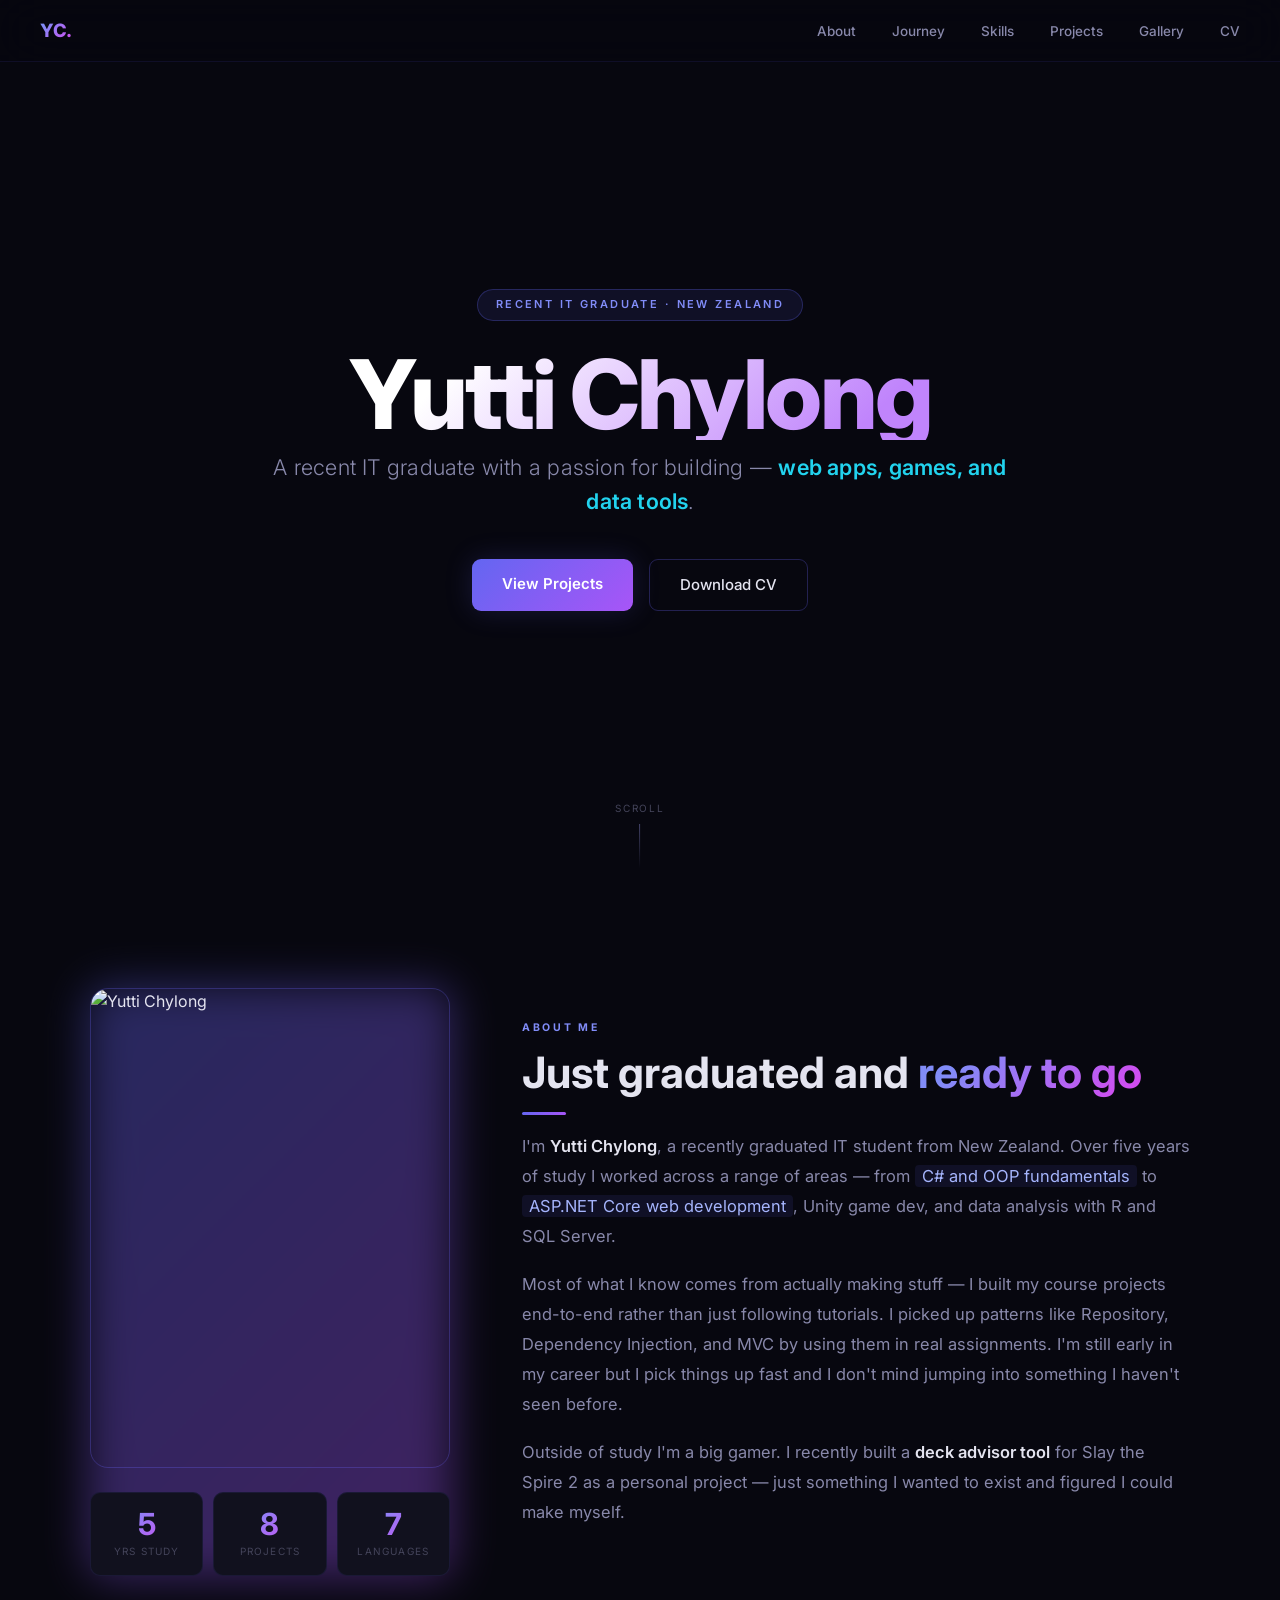
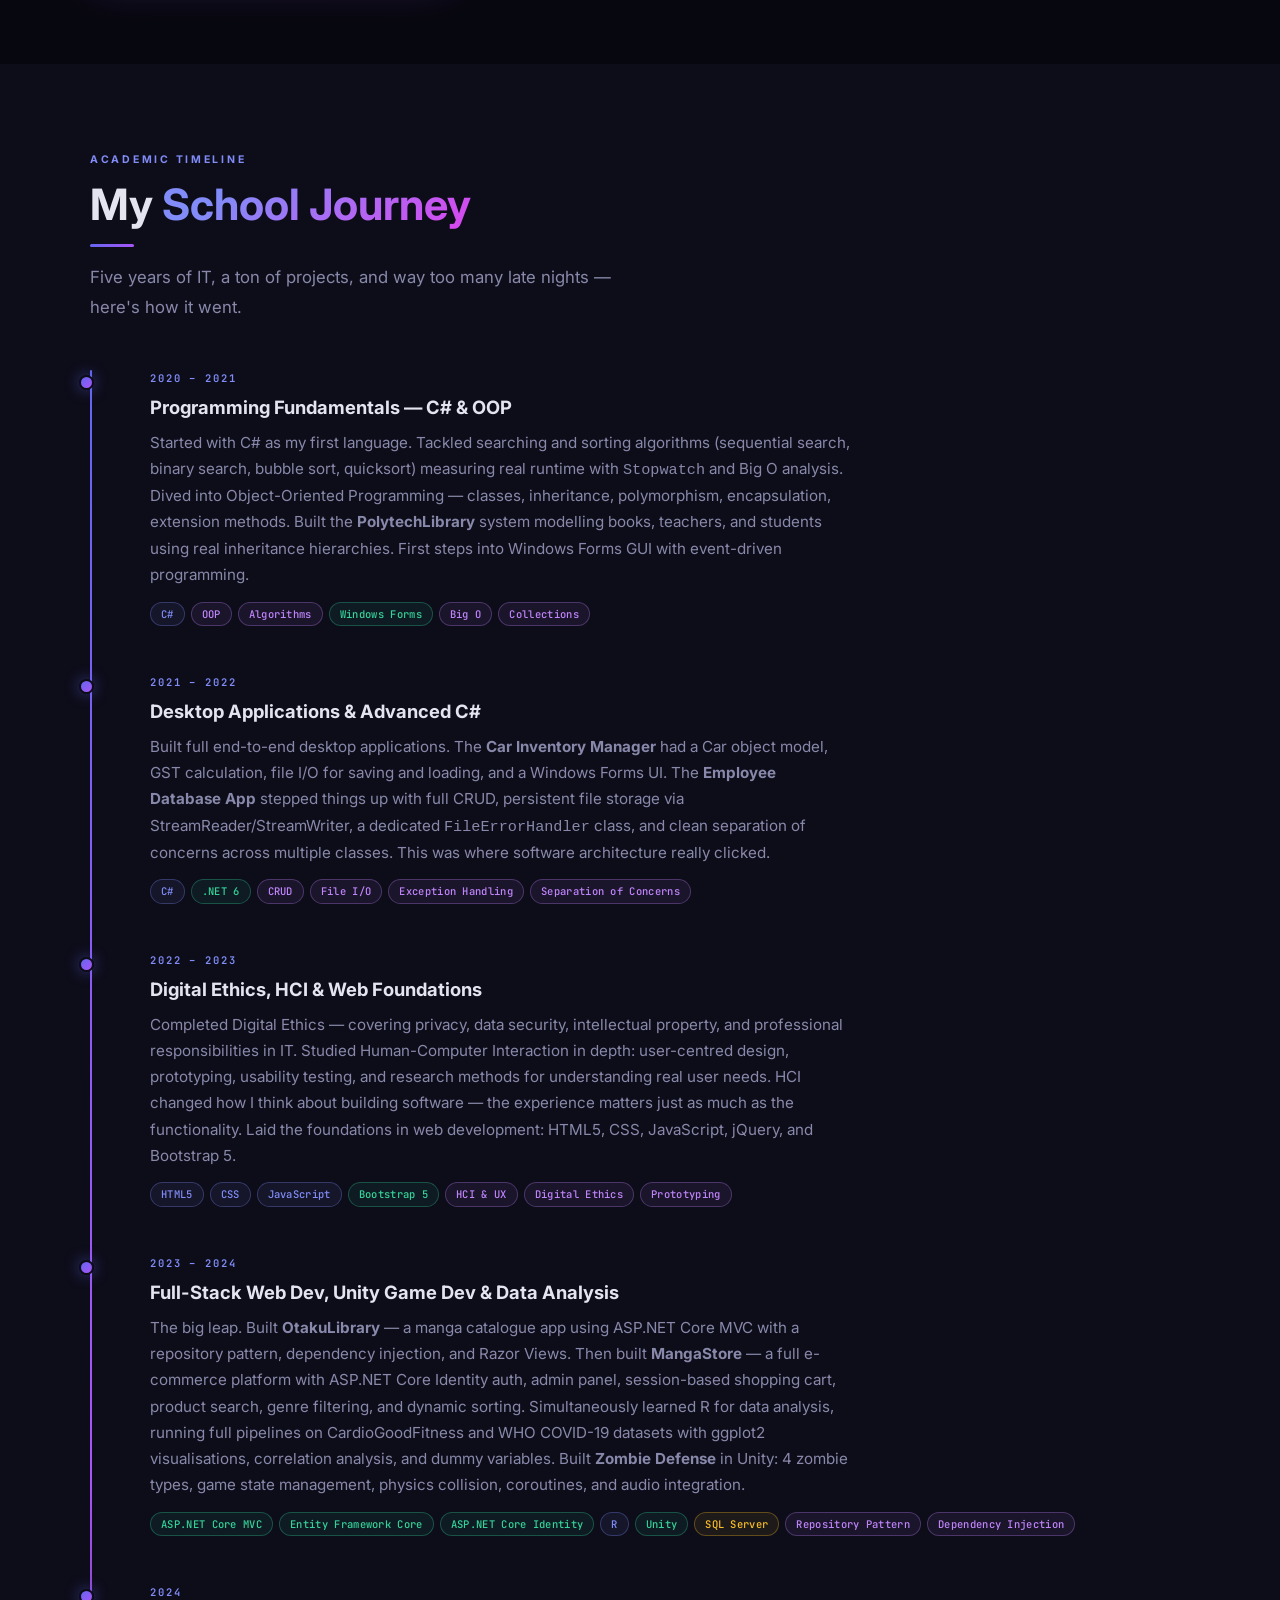
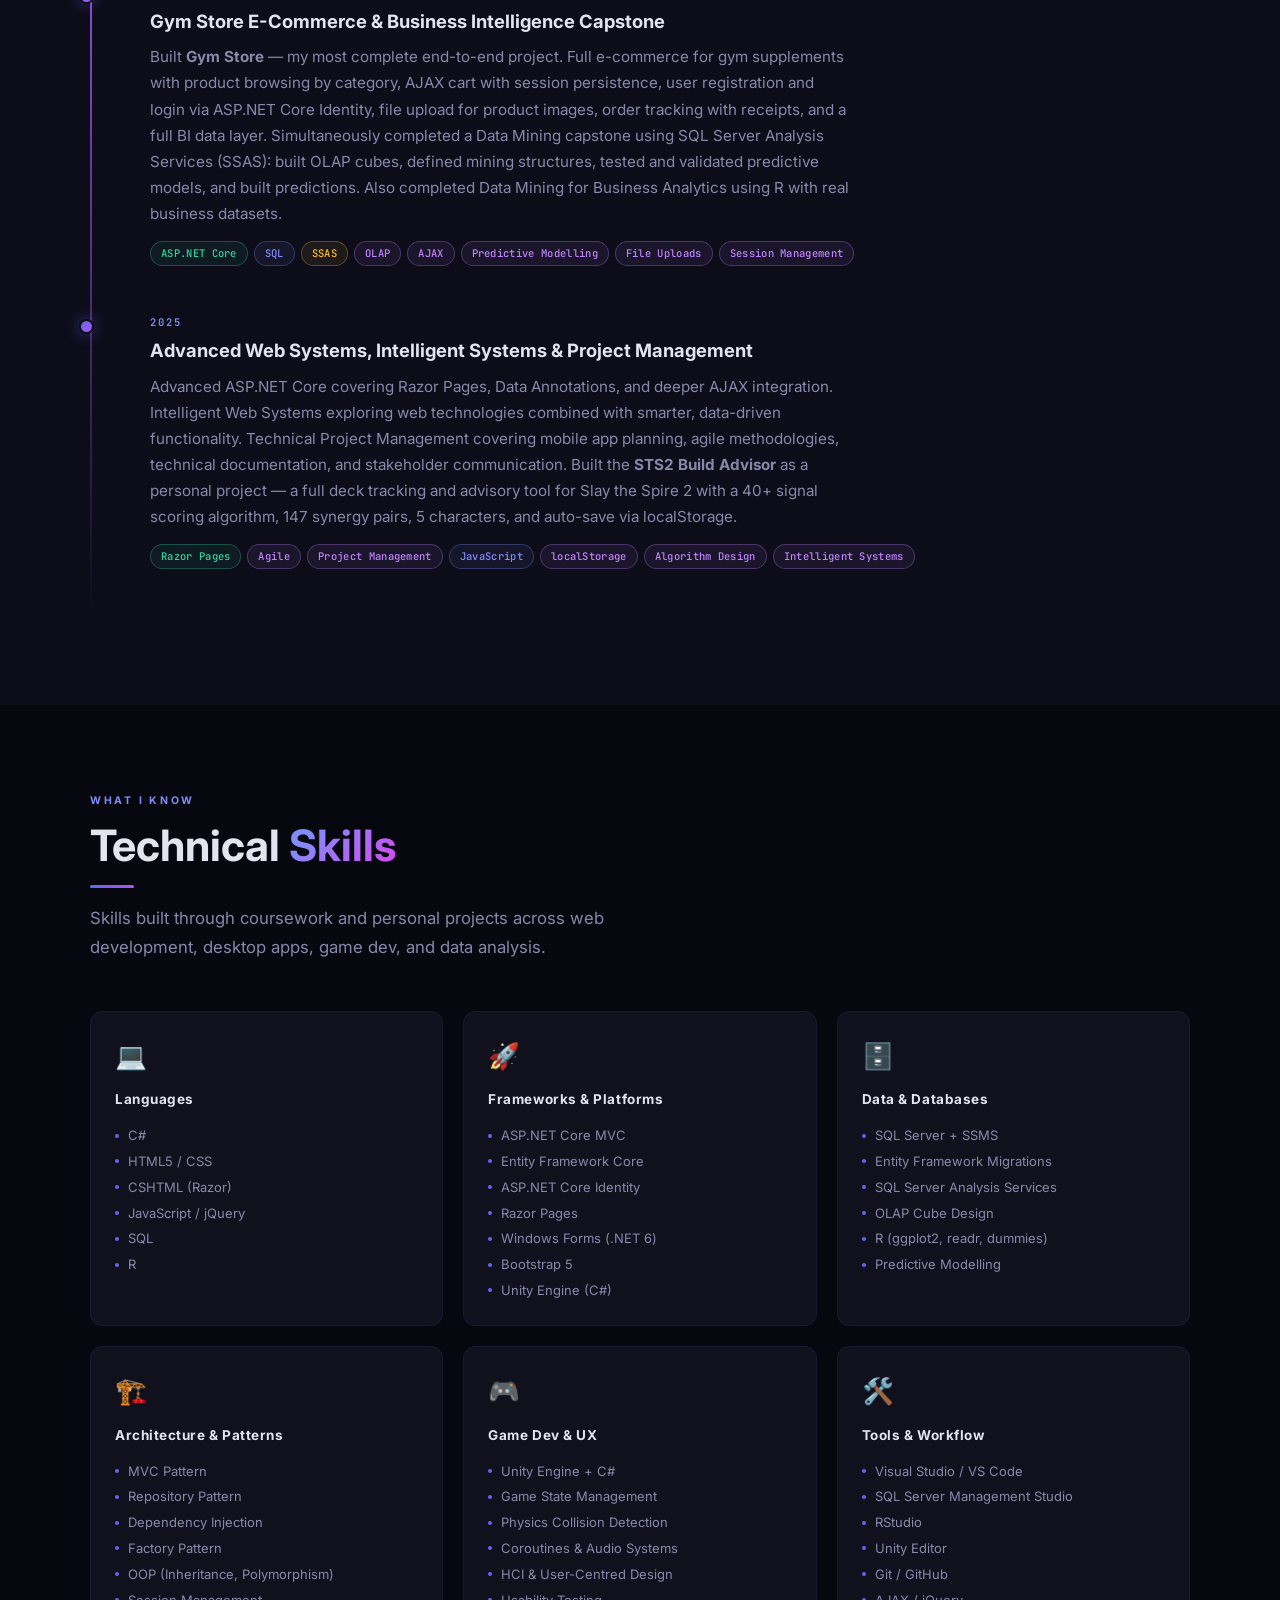
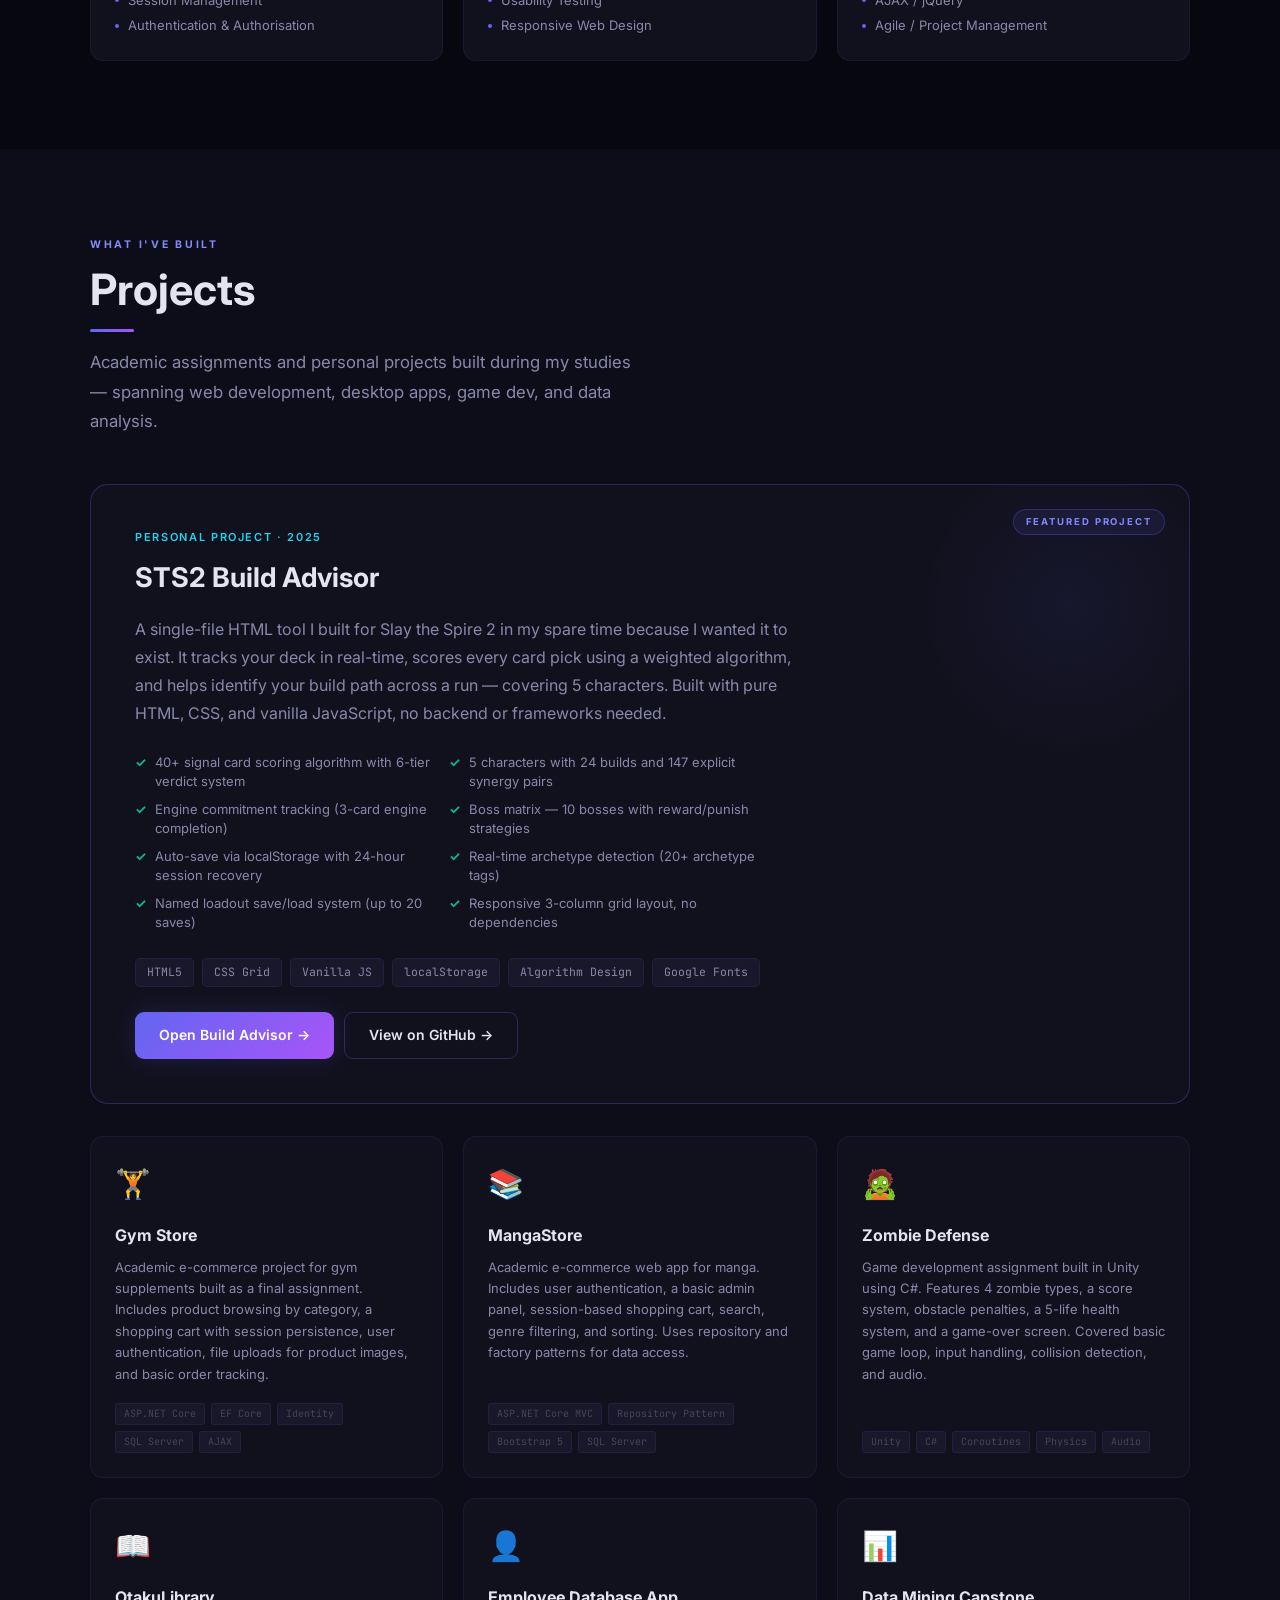
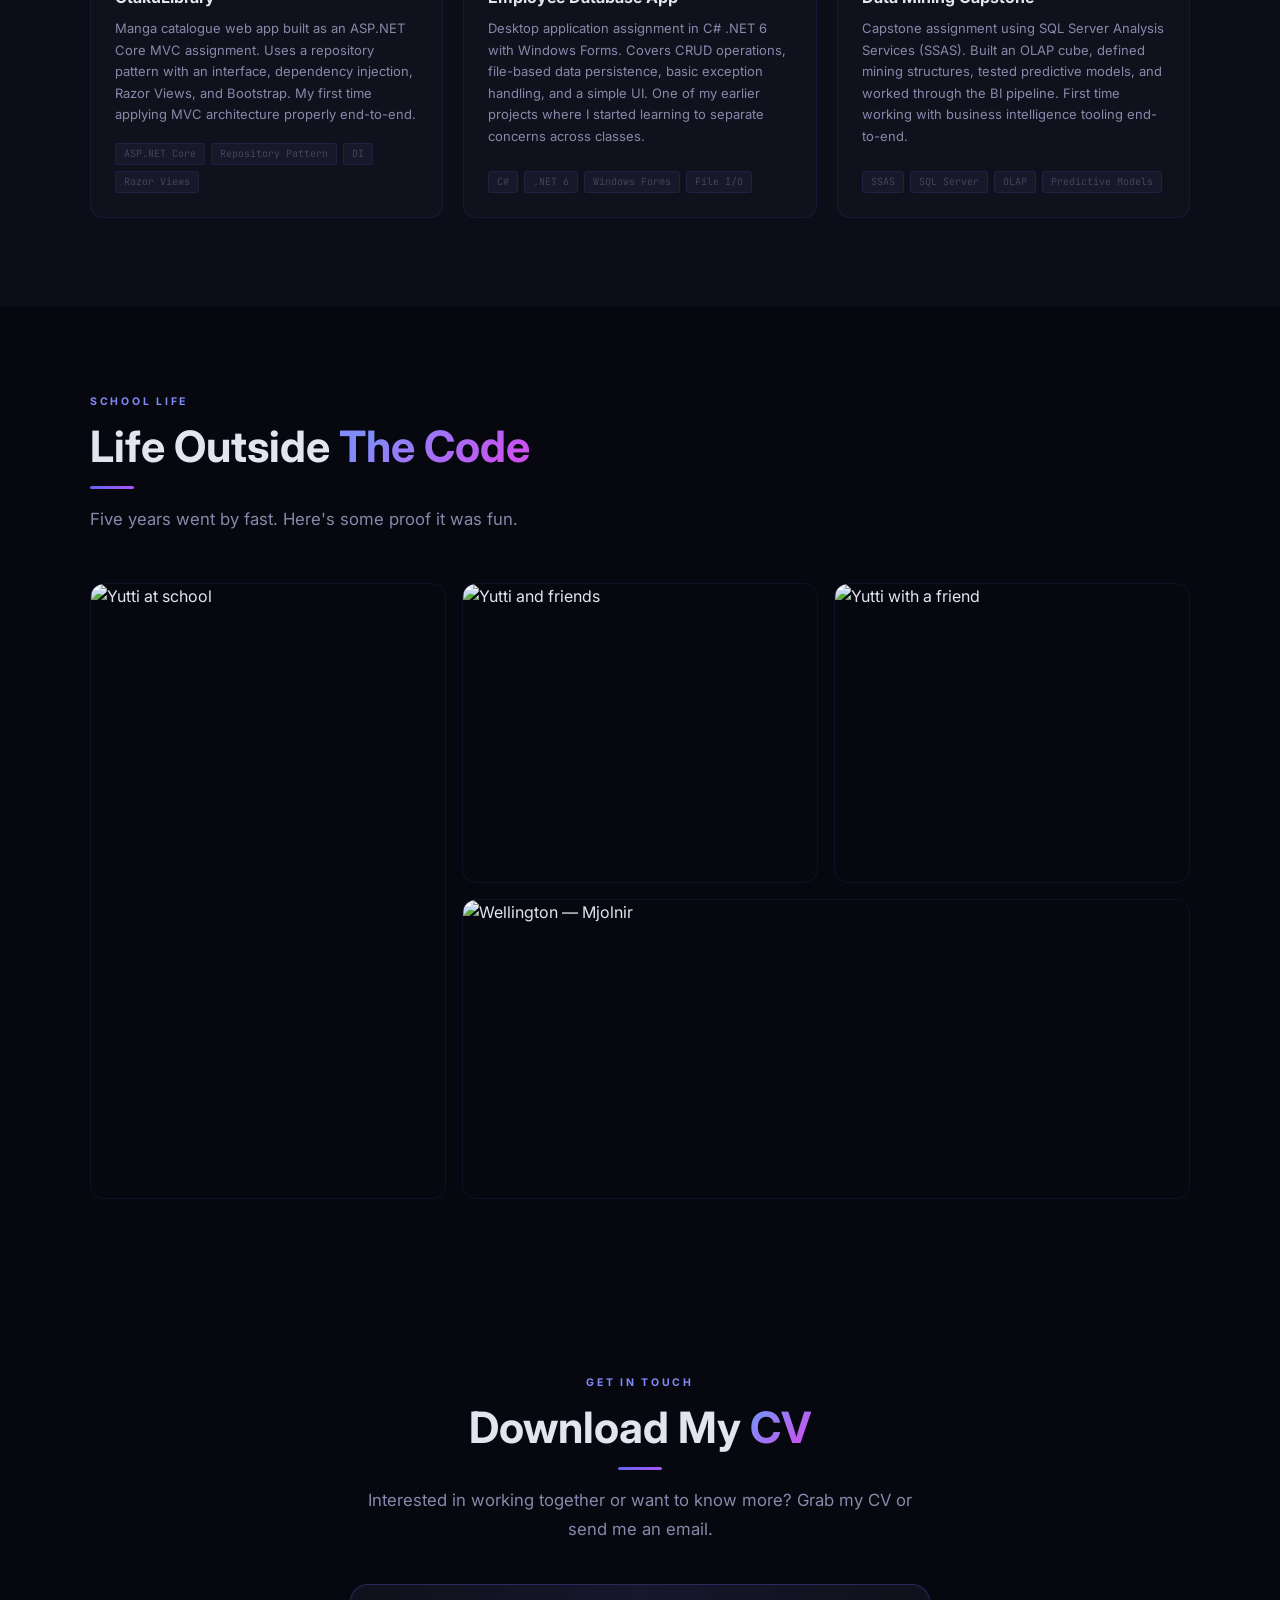
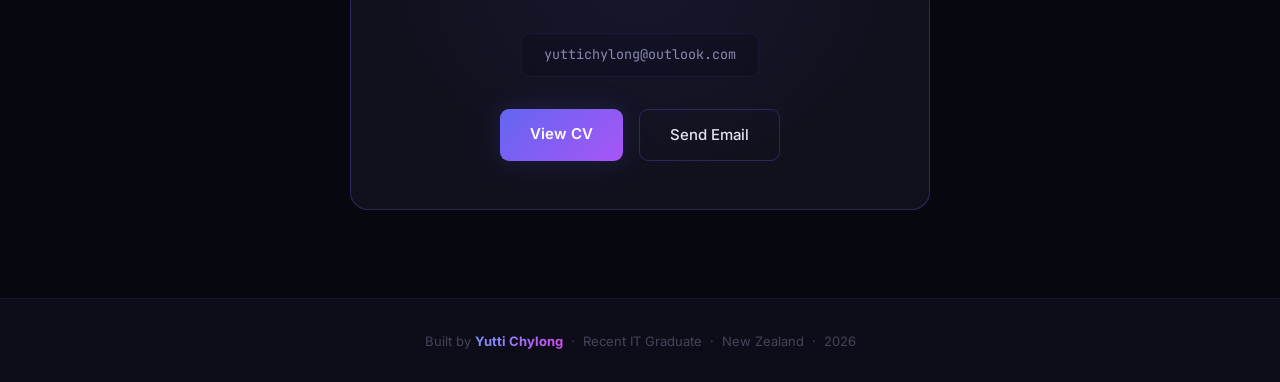
==== index.html @ 7be7a3d1 "Uploading the Index and CV" ====
<!DOCTYPE html>
<html lang="en">
<head>
<meta charset="UTF-8">
<meta name="viewport" content="width=device-width, initial-scale=1.0">
<title>Yutti Chylong — IT Developer & Student</title>
<link rel="preconnect" href="https://fonts.googleapis.com">
<link rel="preconnect" href="https://fonts.gstatic.com" crossorigin>
<link href="https://fonts.googleapis.com/css2?family=Inter:wght@300;400;500;600;700;800&family=JetBrains+Mono:wght@400;500&display=swap" rel="stylesheet">
<style>
/* ===== RESET & VARIABLES ===== */
*, *::before, *::after { box-sizing: border-box; margin: 0; padding: 0; }
:root {
  --bg: #07070f;
  --bg2: #0d0d1a;
  --surface: #11111e;
  --surface2: #18182a;
  --border: rgba(110, 100, 255, 0.1);
  --border-bright: rgba(110, 100, 255, 0.28);
  --accent: #6366f1;
  --accent2: #a855f7;
  --teal: #22d3ee;
  --glow: rgba(99, 102, 241, 0.18);
  --text: #e4e4f0;
  --text-dim: #8888aa;
  --text-muted: #44445a;
  --green: #10b981;
  --amber: #f59e0b;
  --gradient: linear-gradient(135deg, #6366f1, #a855f7);
  --gradient-text: linear-gradient(135deg, #818cf8 20%, #d946ef 100%);
}
html { scroll-behavior: smooth; }
body {
  background: var(--bg);
  color: var(--text);
  font-family: 'Inter', -apple-system, BlinkMacSystemFont, sans-serif;
  font-size: 16px;
  line-height: 1.6;
  overflow-x: hidden;
}
img { max-width: 100%; height: auto; display: block; }
a { color: inherit; text-decoration: none; }
::-webkit-scrollbar { width: 5px; }
::-webkit-scrollbar-track { background: var(--bg2); }
::-webkit-scrollbar-thumb { background: var(--border-bright); border-radius: 3px; }

/* ===== NAV ===== */
nav {
  position: fixed; top: 0; left: 0; right: 0; z-index: 1000;
  padding: 1rem 2.5rem;
  display: flex; align-items: center; justify-content: space-between;
  background: rgba(7, 7, 15, 0.85);
  backdrop-filter: blur(24px);
  border-bottom: 1px solid var(--border);
}
.nav-logo {
  font-weight: 800; font-size: 1.15rem;
  background: var(--gradient-text);
  -webkit-background-clip: text; -webkit-text-fill-color: transparent; background-clip: text;
  letter-spacing: -0.02em;
}
.nav-links { display: flex; gap: 2.25rem; list-style: none; }
.nav-links a { font-size: 13.5px; color: var(--text-dim); font-weight: 500; transition: color 0.2s; }
.nav-links a:hover, .nav-links a.active { color: var(--text); }
.nav-links a.active { color: #818cf8; }

/* ===== HERO ===== */
.hero {
  min-height: 100vh; position: relative;
  display: flex; align-items: center; justify-content: center; overflow: hidden;
}
.hero-bg {
  position: absolute; inset: 0;
  background: url('Photoes/36065-10235-16605-54939-28997.webp') center/cover no-repeat;
  filter: brightness(0.28) saturate(0.7);
  transform: scale(1.04);
}
.hero-overlay {
  position: absolute; inset: 0;
  background: linear-gradient(160deg, rgba(7,7,15,0.3) 0%, rgba(7,7,15,0.6) 50%, var(--bg) 100%);
}
.hero-content {
  position: relative; z-index: 1;
  text-align: center; padding: 2rem;
  max-width: 820px;
  animation: fadeUp 0.9s cubic-bezier(0.22, 1, 0.36, 1) both;
}
.hero-tag {
  display: inline-block;
  font-size: 11px; font-weight: 600; letter-spacing: 0.22em; text-transform: uppercase;
  color: #818cf8;
  background: rgba(99, 102, 241, 0.1);
  border: 1px solid rgba(99, 102, 241, 0.28);
  padding: 6px 18px; border-radius: 100px; margin-bottom: 1.75rem;
}
.hero-name {
  font-size: clamp(3.2rem, 9vw, 6rem); font-weight: 800; line-height: 0.95;
  margin-bottom: 0.6rem; letter-spacing: -0.03em;
  background: linear-gradient(135deg, #fff 25%, #c084fc 80%);
  -webkit-background-clip: text; -webkit-text-fill-color: transparent; background-clip: text;
}
.hero-title {
  font-size: clamp(1rem, 2.5vw, 1.35rem); color: var(--text-dim);
  font-weight: 300; margin-bottom: 2.5rem; letter-spacing: 0.01em;
}
.hero-title strong { color: var(--teal); font-weight: 600; }
.hero-ctas { display: flex; gap: 1rem; justify-content: center; flex-wrap: wrap; }
.btn-primary {
  padding: 13px 30px;
  background: var(--gradient); color: white;
  border-radius: 9px; font-weight: 600; font-size: 15px;
  transition: all 0.22s; box-shadow: 0 0 28px var(--glow);
  border: none; cursor: pointer;
}
.btn-primary:hover { transform: translateY(-3px); box-shadow: 0 0 40px rgba(99,102,241,0.4); }
.btn-outline {
  padding: 13px 30px; background: transparent; color: var(--text);
  border: 1px solid var(--border-bright); border-radius: 9px;
  font-weight: 500; font-size: 15px; transition: all 0.22s; cursor: pointer;
}
.btn-outline:hover { background: var(--surface); border-color: #818cf8; color: #818cf8; }
.hero-scroll {
  position: absolute; bottom: 2rem; left: 50%; transform: translateX(-50%);
  display: flex; flex-direction: column; align-items: center; gap: 8px;
  color: var(--text-muted); font-size: 10px; letter-spacing: 0.18em; text-transform: uppercase;
  animation: scrollBounce 2.5s ease-in-out infinite;
}
.hero-scroll::after {
  content: ''; width: 1px; height: 44px;
  background: linear-gradient(to bottom, rgba(130,130,200,0.5), transparent);
}

/* ===== SECTION SHARED ===== */
section { padding: 5.5rem 2rem; }
.container { max-width: 1100px; margin: 0 auto; }
.s-label {
  font-size: 10.5px; font-weight: 700; letter-spacing: 0.26em;
  text-transform: uppercase; color: #818cf8; margin-bottom: 0.7rem;
}
.s-title {
  font-size: clamp(1.9rem, 4vw, 2.7rem); font-weight: 700;
  line-height: 1.15; margin-bottom: 0.9rem;
}
.s-title span {
  background: var(--gradient-text);
  -webkit-background-clip: text; -webkit-text-fill-color: transparent; background-clip: text;
}
.s-sub { font-size: 1.05rem; color: var(--text-dim); max-width: 560px; margin-bottom: 3rem; line-height: 1.75; }
.bar { width: 44px; height: 3px; background: var(--gradient); border-radius: 2px; margin-bottom: 1rem; }

/* ===== ABOUT ===== */
.about-grid {
  display: grid; grid-template-columns: 360px 1fr;
  gap: 4.5rem; align-items: center;
}
.photo-wrap { position: relative; }
.about-img {
  width: 100%; aspect-ratio: 3/4; object-fit: cover; object-position: top center;
  border-radius: 18px; border: 1px solid var(--border-bright);
}
.photo-glow {
  position: absolute; inset: -3px; border-radius: 21px;
  background: var(--gradient); z-index: -1; opacity: 0.35; filter: blur(22px);
}
.stat-row { display: grid; grid-template-columns: repeat(3, 1fr); gap: 10px; margin-top: 1.5rem; }
.stat-box {
  background: var(--surface); border: 1px solid var(--border);
  border-radius: 10px; padding: 1rem; text-align: center;
}
.stat-num {
  font-size: 1.9rem; font-weight: 700;
  background: var(--gradient-text);
  -webkit-background-clip: text; -webkit-text-fill-color: transparent; background-clip: text;
  line-height: 1;
}
.stat-lbl { font-size: 10px; color: var(--text-muted); letter-spacing: 0.12em; text-transform: uppercase; margin-top: 4px; }
.about-body p { color: var(--text-dim); margin-bottom: 1.1rem; font-size: 1.03rem; line-height: 1.82; }
.about-body p strong { color: var(--text); font-weight: 600; }
.hl { display: inline; background: rgba(99,102,241,0.1); padding: 1px 7px; border-radius: 4px; color: #a5b4fc; }

/* ===== JOURNEY ===== */
#journey { background: var(--bg2); }
.timeline { position: relative; padding-left: 1.75rem; }
.timeline::before {
  content: ''; position: absolute; left: 0; top: 0; bottom: 0; width: 2px;
  background: linear-gradient(to bottom, #6366f1, #a855f7 60%, transparent);
  border-radius: 2px;
}
.tl-item {
  position: relative; padding-bottom: 3rem; padding-left: 2rem;
  opacity: 0; transform: translateX(-18px); transition: opacity 0.55s ease, transform 0.55s ease;
}
.tl-item.visible { opacity: 1; transform: translateX(0); }
.tl-dot {
  position: absolute; left: -2.45rem; top: 5px;
  width: 15px; height: 15px;
  background: var(--gradient); border-radius: 50%;
  border: 2px solid var(--bg2); box-shadow: 0 0 14px rgba(99,102,241,0.5);
}
.tl-period {
  font-size: 10.5px; font-weight: 600; letter-spacing: 0.18em;
  text-transform: uppercase; color: #818cf8; margin-bottom: 0.35rem;
  font-family: 'JetBrains Mono', monospace;
}
.tl-heading { font-size: 1.15rem; font-weight: 700; margin-bottom: 0.5rem; }
.tl-body { color: var(--text-dim); font-size: 0.95rem; line-height: 1.72; max-width: 700px; }
.tl-tags { display: flex; flex-wrap: wrap; gap: 6px; margin-top: 0.85rem; }
.tag {
  font-size: 10.5px; font-weight: 500; padding: 3px 10px; border-radius: 100px;
  border: 1px solid; font-family: 'JetBrains Mono', monospace; letter-spacing: 0.03em;
}
.tl { color: #818cf8; border-color: rgba(129,140,248,0.3); background: rgba(129,140,248,0.07); }
.tf { color: #34d399; border-color: rgba(52,211,153,0.3); background: rgba(52,211,153,0.07); }
.tt { color: #fbbf24; border-color: rgba(251,191,36,0.3); background: rgba(251,191,36,0.07); }
.tc { color: #c084fc; border-color: rgba(192,132,252,0.3); background: rgba(192,132,252,0.07); }

/* ===== SKILLS ===== */
.skills-grid { display: grid; grid-template-columns: repeat(3, 1fr); gap: 1.25rem; }
.skill-card {
  background: var(--surface); border: 1px solid var(--border);
  border-radius: 13px; padding: 1.5rem; transition: all 0.22s;
}
.skill-card:hover { border-color: var(--border-bright); transform: translateY(-5px); box-shadow: 0 10px 36px rgba(0,0,0,0.35); }
.sk-icon { font-size: 1.6rem; margin-bottom: 0.8rem; }
.sk-title { font-size: 13.5px; font-weight: 700; letter-spacing: 0.04em; margin-bottom: 0.9rem; }
.sk-list { list-style: none; display: flex; flex-direction: column; gap: 5px; }
.sk-list li { font-size: 13px; color: var(--text-dim); display: flex; align-items: center; gap: 9px; }
.sk-list li::before { content: ''; width: 4px; height: 4px; border-radius: 50%; background: #6366f1; flex-shrink: 0; }

/* ===== PROJECTS ===== */
#projects { background: var(--bg2); }
.featured {
  background: var(--surface); border: 1px solid var(--border-bright);
  border-radius: 18px; padding: 2.75rem; margin-bottom: 2rem;
  position: relative; overflow: hidden;
}
.featured::before {
  content: 'FEATURED PROJECT';
  position: absolute; top: 1.5rem; right: 1.5rem;
  font-size: 9.5px; font-weight: 700; letter-spacing: 0.2em;
  color: #818cf8; background: rgba(99,102,241,0.1);
  border: 1px solid rgba(99,102,241,0.28);
  padding: 4px 12px; border-radius: 100px;
}
.featured::after {
  content: ''; position: absolute; top: -40px; right: -40px;
  width: 320px; height: 320px;
  background: radial-gradient(circle, rgba(99,102,241,0.07), transparent 65%);
  pointer-events: none;
}
.proj-badge {
  font-size: 11px; font-weight: 600; letter-spacing: 0.15em; text-transform: uppercase;
  color: var(--teal); margin-bottom: 0.55rem;
}
.proj-title { font-size: 1.7rem; font-weight: 700; margin-bottom: 1rem; }
.proj-desc { color: var(--text-dim); font-size: 1rem; line-height: 1.75; margin-bottom: 1.6rem; max-width: 680px; }
.proj-features {
  display: grid; grid-template-columns: repeat(2, 1fr);
  gap: 8px; margin-bottom: 1.6rem; max-width: 620px;
}
.proj-feat {
  font-size: 13px; color: var(--text-dim);
  display: flex; align-items: flex-start; gap: 9px; line-height: 1.5;
}
.proj-feat::before { content: '✓'; color: var(--green); font-weight: 700; flex-shrink: 0; }
.proj-tech { display: flex; flex-wrap: wrap; gap: 8px; margin-bottom: 1.6rem; }
.chip {
  font-size: 11.5px; font-family: 'JetBrains Mono', monospace;
  padding: 4px 11px; background: var(--surface2);
  border: 1px solid var(--border); border-radius: 5px; color: var(--text-dim);
}
.proj-link {
  display: inline-flex; align-items: center; gap: 8px;
  padding: 11px 24px; background: var(--gradient);
  color: white; border-radius: 9px; font-size: 14px; font-weight: 600;
  transition: all 0.22s; box-shadow: 0 0 22px var(--glow);
}
.proj-link:hover { transform: translateY(-2px); box-shadow: 0 0 36px rgba(99,102,241,0.38); }
.projects-grid { display: grid; grid-template-columns: repeat(3, 1fr); gap: 1.25rem; }
.proj-card {
  background: var(--surface); border: 1px solid var(--border);
  border-radius: 13px; padding: 1.5rem; transition: all 0.22s;
  display: flex; flex-direction: column;
}
.proj-card:hover { border-color: var(--border-bright); transform: translateY(-5px); box-shadow: 0 10px 36px rgba(0,0,0,0.3); }
.pc-icon { font-size: 1.8rem; margin-bottom: 1rem; }
.pc-title { font-size: 1rem; font-weight: 700; margin-bottom: 0.5rem; }
.pc-desc { font-size: 13px; color: var(--text-dim); line-height: 1.65; flex: 1; margin-bottom: 1.1rem; }
.pc-tech { display: flex; flex-wrap: wrap; gap: 6px; }
.mini { font-size: 10px; font-family: 'JetBrains Mono', monospace; padding: 2px 8px; background: var(--surface2); border: 1px solid var(--border); border-radius: 3px; color: var(--text-muted); }

/* ===== GALLERY ===== */
.gallery-grid {
  display: grid;
  grid-template-columns: repeat(3, 1fr);
  grid-template-rows: 300px 300px;
  gap: 1rem;
}
.gal-item {
  border-radius: 14px; overflow: hidden;
  border: 1px solid var(--border); position: relative;
  transition: all 0.3s; cursor: zoom-in;
}
.gal-item:hover { border-color: var(--border-bright); transform: scale(1.02); box-shadow: 0 10px 40px rgba(0,0,0,0.5); z-index: 2; }
.gal-item img { width: 100%; height: 100%; object-fit: cover; transition: transform 0.5s; }
.gal-item:hover img { transform: scale(1.06); }
.gal-item.tall { grid-row: span 2; }
.gal-item.wide { grid-column: span 2; }
.gal-cap {
  position: absolute; bottom: 0; left: 0; right: 0;
  padding: 0.85rem 1rem;
  background: linear-gradient(to top, rgba(0,0,0,0.82), transparent);
  font-size: 12px; color: rgba(255,255,255,0.82);
  opacity: 0; transition: opacity 0.3s;
}
.gal-item:hover .gal-cap { opacity: 1; }

/* ===== CV ===== */
.cv-wrap { text-align: center; }
.cv-wrap .s-sub { margin: 0 auto 2.5rem; }
.cv-card {
  background: var(--surface); border: 1px solid var(--border-bright);
  border-radius: 18px; padding: 3rem; max-width: 580px;
  margin: 0 auto; position: relative; overflow: hidden;
}
.cv-card::before {
  content: ''; position: absolute; inset: 0;
  background: radial-gradient(ellipse at top, rgba(99,102,241,0.07), transparent 60%);
  pointer-events: none;
}
.cv-email {
  display: inline-block; font-family: 'JetBrains Mono', monospace;
  font-size: 13.5px; color: var(--text-dim); margin-bottom: 2rem;
  padding: 10px 22px; background: var(--bg2); border: 1px solid var(--border); border-radius: 9px;
}
.cv-btns { display: flex; gap: 1rem; justify-content: center; flex-wrap: wrap; }

/* ===== FOOTER ===== */
footer {
  background: var(--bg2); border-top: 1px solid var(--border);
  padding: 2rem; text-align: center; color: var(--text-muted); font-size: 13px;
}
footer strong {
  background: var(--gradient-text);
  -webkit-background-clip: text; -webkit-text-fill-color: transparent; background-clip: text;
  font-weight: 700;
}

/* ===== ANIMATIONS ===== */
@keyframes fadeUp {
  from { opacity: 0; transform: translateY(28px); }
  to { opacity: 1; transform: translateY(0); }
}
@keyframes scrollBounce {
  0%, 100% { transform: translateX(-50%) translateY(0); }
  50% { transform: translateX(-50%) translateY(-10px); }
}
.fade-in { opacity: 0; transform: translateY(18px); transition: opacity 0.6s ease, transform 0.6s ease; }
.fade-in.visible { opacity: 1; transform: translateY(0); }

/* ===== RESPONSIVE ===== */
@media (max-width: 960px) {
  .about-grid { grid-template-columns: 1fr; }
  .photo-wrap { max-width: 300px; margin: 0 auto; }
  .skills-grid { grid-template-columns: repeat(2, 1fr); }
  .projects-grid { grid-template-columns: repeat(2, 1fr); }
  .proj-features { grid-template-columns: 1fr; }
  .gallery-grid { grid-template-columns: repeat(2, 1fr); grid-template-rows: 260px 260px; }
  .gal-item.tall { grid-row: span 1; }
  .gal-item.wide { grid-column: span 2; }
  nav { padding: 1rem 1.5rem; }
  .nav-links { gap: 1.5rem; }
}
@media (max-width: 620px) {
  section { padding: 4rem 1.25rem; }
  .nav-links { display: none; }
  .skills-grid { grid-template-columns: 1fr; }
  .projects-grid { grid-template-columns: 1fr; }
  .gallery-grid { grid-template-columns: 1fr; grid-template-rows: auto; }
  .gal-item { height: 240px; }
  .gal-item.tall, .gal-item.wide { grid-row: auto; grid-column: auto; }
  .featured { padding: 1.75rem; }
  .featured::before { display: none; }
}
</style>
</head>
<body>

<!-- ===== NAV ===== -->
<nav id="main-nav">
  <div class="nav-logo">YC.</div>
  <ul class="nav-links">
    <li><a href="#about">About</a></li>
    <li><a href="#journey">Journey</a></li>
    <li><a href="#skills">Skills</a></li>
    <li><a href="#projects">Projects</a></li>
    <li><a href="#gallery">Gallery</a></li>
    <li><a href="#cv">CV</a></li>
  </ul>
</nav>

<!-- ===== HERO ===== -->
<section class="hero" id="home">
  <div class="hero-bg"></div>
  <div class="hero-overlay"></div>
  <div class="hero-content">
    <div class="hero-tag">Recent IT Graduate · New Zealand</div>
    <h1 class="hero-name">Yutti Chylong</h1>
    <p class="hero-title">
      A recent IT graduate with a passion for building — <strong>web apps, games, and data tools</strong>.
    </p>
    <div class="hero-ctas">
      <a href="#projects" class="btn-primary">View Projects</a>
      <a href="Yutti Vong Chylong CV 2026.docx" download class="btn-outline">Download CV</a>
    </div>
  </div>
  <div class="hero-scroll">Scroll</div>
</section>

<!-- ===== ABOUT ===== -->
<section id="about">
  <div class="container">
    <div class="about-grid fade-in">
      <div class="photo-wrap">
        <img class="about-img" src="Photoes/image0.jpg" alt="Yutti Chylong">
        <div class="photo-glow"></div>
        <div class="stat-row">
          <div class="stat-box">
            <div class="stat-num">5</div>
            <div class="stat-lbl">Yrs Study</div>
          </div>
          <div class="stat-box">
            <div class="stat-num">8</div>
            <div class="stat-lbl">Projects</div>
          </div>
          <div class="stat-box">
            <div class="stat-num">7</div>
            <div class="stat-lbl">Languages</div>
          </div>
        </div>
      </div>
      <div class="about-body">
        <div class="s-label">About Me</div>
        <h2 class="s-title">Just graduated and <span>ready to go</span></h2>
        <div class="bar"></div>
        <p>I'm <strong>Yutti Chylong</strong>, a recently graduated IT student from New Zealand. Over five years of study I worked across a range of areas — from <span class="hl">C# and OOP fundamentals</span> to <span class="hl">ASP.NET Core web development</span>, Unity game dev, and data analysis with R and SQL Server.</p>
        <p>Most of what I know comes from actually making stuff — I built my course projects end-to-end rather than just following tutorials. I picked up patterns like Repository, Dependency Injection, and MVC by using them in real assignments. I'm still early in my career but I pick things up fast and I don't mind jumping into something I haven't seen before.</p>
        <p>Outside of study I'm a big gamer. I recently built a <strong>deck advisor tool</strong> for Slay the Spire 2 as a personal project — just something I wanted to exist and figured I could make myself.</p>
      </div>
    </div>
  </div>
</section>

<!-- ===== SCHOOL JOURNEY ===== -->
<section id="journey">
  <div class="container">
    <div class="fade-in">
      <div class="s-label">Academic Timeline</div>
      <h2 class="s-title">My <span>School Journey</span></h2>
      <div class="bar"></div>
      <p class="s-sub">Five years of IT, a ton of projects, and way too many late nights — here's how it went.</p>
    </div>

    <div class="timeline">

      <div class="tl-item">
        <div class="tl-dot"></div>
        <div class="tl-period">2020 – 2021</div>
        <div class="tl-heading">Programming Fundamentals — C# &amp; OOP</div>
        <div class="tl-body">
          Started with C# as my first language. Tackled searching and sorting algorithms (sequential search, binary search, bubble sort, quicksort) measuring real runtime with <code>Stopwatch</code> and Big O analysis. Dived into Object-Oriented Programming — classes, inheritance, polymorphism, encapsulation, extension methods. Built the <strong>PolytechLibrary</strong> system modelling books, teachers, and students using real inheritance hierarchies. First steps into Windows Forms GUI with event-driven programming.
        </div>
        <div class="tl-tags">
          <span class="tag tl">C#</span>
          <span class="tag tc">OOP</span>
          <span class="tag tc">Algorithms</span>
          <span class="tag tf">Windows Forms</span>
          <span class="tag tc">Big O</span>
          <span class="tag tc">Collections</span>
        </div>
      </div>

      <div class="tl-item">
        <div class="tl-dot"></div>
        <div class="tl-period">2021 – 2022</div>
        <div class="tl-heading">Desktop Applications &amp; Advanced C#</div>
        <div class="tl-body">
          Built full end-to-end desktop applications. The <strong>Car Inventory Manager</strong> had a Car object model, GST calculation, file I/O for saving and loading, and a Windows Forms UI. The <strong>Employee Database App</strong> stepped things up with full CRUD, persistent file storage via StreamReader/StreamWriter, a dedicated <code>FileErrorHandler</code> class, and clean separation of concerns across multiple classes. This was where software architecture really clicked.
        </div>
        <div class="tl-tags">
          <span class="tag tl">C#</span>
          <span class="tag tf">.NET 6</span>
          <span class="tag tc">CRUD</span>
          <span class="tag tc">File I/O</span>
          <span class="tag tc">Exception Handling</span>
          <span class="tag tc">Separation of Concerns</span>
        </div>
      </div>

      <div class="tl-item">
        <div class="tl-dot"></div>
        <div class="tl-period">2022 – 2023</div>
        <div class="tl-heading">Digital Ethics, HCI &amp; Web Foundations</div>
        <div class="tl-body">
          Completed Digital Ethics — covering privacy, data security, intellectual property, and professional responsibilities in IT. Studied Human-Computer Interaction in depth: user-centred design, prototyping, usability testing, and research methods for understanding real user needs. HCI changed how I think about building software — the experience matters just as much as the functionality. Laid the foundations in web development: HTML5, CSS, JavaScript, jQuery, and Bootstrap 5.
        </div>
        <div class="tl-tags">
          <span class="tag tl">HTML5</span>
          <span class="tag tl">CSS</span>
          <span class="tag tl">JavaScript</span>
          <span class="tag tf">Bootstrap 5</span>
          <span class="tag tc">HCI &amp; UX</span>
          <span class="tag tc">Digital Ethics</span>
          <span class="tag tc">Prototyping</span>
        </div>
      </div>

      <div class="tl-item">
        <div class="tl-dot"></div>
        <div class="tl-period">2023 – 2024</div>
        <div class="tl-heading">Full-Stack Web Dev, Unity Game Dev &amp; Data Analysis</div>
        <div class="tl-body">
          The big leap. Built <strong>OtakuLibrary</strong> — a manga catalogue app using ASP.NET Core MVC with a repository pattern, dependency injection, and Razor Views. Then built <strong>MangaStore</strong> — a full e-commerce platform with ASP.NET Core Identity auth, admin panel, session-based shopping cart, product search, genre filtering, and dynamic sorting. Simultaneously learned R for data analysis, running full pipelines on CardioGoodFitness and WHO COVID-19 datasets with ggplot2 visualisations, correlation analysis, and dummy variables. Built <strong>Zombie Defense</strong> in Unity: 4 zombie types, game state management, physics collision, coroutines, and audio integration.
        </div>
        <div class="tl-tags">
          <span class="tag tf">ASP.NET Core MVC</span>
          <span class="tag tf">Entity Framework Core</span>
          <span class="tag tf">ASP.NET Core Identity</span>
          <span class="tag tl">R</span>
          <span class="tag tf">Unity</span>
          <span class="tag tt">SQL Server</span>
          <span class="tag tc">Repository Pattern</span>
          <span class="tag tc">Dependency Injection</span>
        </div>
      </div>

      <div class="tl-item">
        <div class="tl-dot"></div>
        <div class="tl-period">2024</div>
        <div class="tl-heading">Gym Store E-Commerce &amp; Business Intelligence Capstone</div>
        <div class="tl-body">
          Built <strong>Gym Store</strong> — my most complete end-to-end project. Full e-commerce for gym supplements with product browsing by category, AJAX cart with session persistence, user registration and login via ASP.NET Core Identity, file upload for product images, order tracking with receipts, and a full BI data layer. Simultaneously completed a Data Mining capstone using SQL Server Analysis Services (SSAS): built OLAP cubes, defined mining structures, tested and validated predictive models, and built predictions. Also completed Data Mining for Business Analytics using R with real business datasets.
        </div>
        <div class="tl-tags">
          <span class="tag tf">ASP.NET Core</span>
          <span class="tag tl">SQL</span>
          <span class="tag tt">SSAS</span>
          <span class="tag tc">OLAP</span>
          <span class="tag tc">AJAX</span>
          <span class="tag tc">Predictive Modelling</span>
          <span class="tag tc">File Uploads</span>
          <span class="tag tc">Session Management</span>
        </div>
      </div>

      <div class="tl-item">
        <div class="tl-dot"></div>
        <div class="tl-period">2025</div>
        <div class="tl-heading">Advanced Web Systems, Intelligent Systems &amp; Project Management</div>
        <div class="tl-body">
          Advanced ASP.NET Core covering Razor Pages, Data Annotations, and deeper AJAX integration. Intelligent Web Systems exploring web technologies combined with smarter, data-driven functionality. Technical Project Management covering mobile app planning, agile methodologies, technical documentation, and stakeholder communication. Built the <strong>STS2 Build Advisor</strong> as a personal project — a full deck tracking and advisory tool for Slay the Spire 2 with a 40+ signal scoring algorithm, 147 synergy pairs, 5 characters, and auto-save via localStorage.
        </div>
        <div class="tl-tags">
          <span class="tag tf">Razor Pages</span>
          <span class="tag tc">Agile</span>
          <span class="tag tc">Project Management</span>
          <span class="tag tl">JavaScript</span>
          <span class="tag tc">localStorage</span>
          <span class="tag tc">Algorithm Design</span>
          <span class="tag tc">Intelligent Systems</span>
        </div>
      </div>

    </div>
  </div>
</section>

<!-- ===== SKILLS ===== -->
<section id="skills">
  <div class="container">
    <div class="fade-in">
      <div class="s-label">What I Know</div>
      <h2 class="s-title">Technical <span>Skills</span></h2>
      <div class="bar"></div>
      <p class="s-sub">Skills built through coursework and personal projects across web development, desktop apps, game dev, and data analysis.</p>
    </div>
    <div class="skills-grid fade-in">

      <div class="skill-card">
        <div class="sk-icon">💻</div>
        <div class="sk-title">Languages</div>
        <ul class="sk-list">
          <li>C#</li>
          <li>HTML5 / CSS</li>
          <li>CSHTML (Razor)</li>
          <li>JavaScript / jQuery</li>
          <li>SQL</li>
          <li>R</li>
        </ul>
      </div>

      <div class="skill-card">
        <div class="sk-icon">🚀</div>
        <div class="sk-title">Frameworks &amp; Platforms</div>
        <ul class="sk-list">
          <li>ASP.NET Core MVC</li>
          <li>Entity Framework Core</li>
          <li>ASP.NET Core Identity</li>
          <li>Razor Pages</li>
          <li>Windows Forms (.NET 6)</li>
          <li>Bootstrap 5</li>
          <li>Unity Engine (C#)</li>
        </ul>
      </div>

      <div class="skill-card">
        <div class="sk-icon">🗄️</div>
        <div class="sk-title">Data &amp; Databases</div>
        <ul class="sk-list">
          <li>SQL Server + SSMS</li>
          <li>Entity Framework Migrations</li>
          <li>SQL Server Analysis Services</li>
          <li>OLAP Cube Design</li>
          <li>R (ggplot2, readr, dummies)</li>
          <li>Predictive Modelling</li>
        </ul>
      </div>

      <div class="skill-card">
        <div class="sk-icon">🏗️</div>
        <div class="sk-title">Architecture &amp; Patterns</div>
        <ul class="sk-list">
          <li>MVC Pattern</li>
          <li>Repository Pattern</li>
          <li>Dependency Injection</li>
          <li>Factory Pattern</li>
          <li>OOP (Inheritance, Polymorphism)</li>
          <li>Session Management</li>
          <li>Authentication &amp; Authorisation</li>
        </ul>
      </div>

      <div class="skill-card">
        <div class="sk-icon">🎮</div>
        <div class="sk-title">Game Dev &amp; UX</div>
        <ul class="sk-list">
          <li>Unity Engine + C#</li>
          <li>Game State Management</li>
          <li>Physics Collision Detection</li>
          <li>Coroutines &amp; Audio Systems</li>
          <li>HCI &amp; User-Centred Design</li>
          <li>Usability Testing</li>
          <li>Responsive Web Design</li>
        </ul>
      </div>

      <div class="skill-card">
        <div class="sk-icon">🛠️</div>
        <div class="sk-title">Tools &amp; Workflow</div>
        <ul class="sk-list">
          <li>Visual Studio / VS Code</li>
          <li>SQL Server Management Studio</li>
          <li>RStudio</li>
          <li>Unity Editor</li>
          <li>Git / GitHub</li>
          <li>AJAX / jQuery</li>
          <li>Agile / Project Management</li>
        </ul>
      </div>

    </div>
  </div>
</section>

<!-- ===== PROJECTS ===== -->
<section id="projects">
  <div class="container">
    <div class="fade-in">
      <div class="s-label">What I've Built</div>
      <h2 class="s-title">Projects</h2>
      <div class="bar"></div>
      <p class="s-sub">Academic assignments and personal projects built during my studies — spanning web development, desktop apps, game dev, and data analysis.</p>
    </div>

    <!-- FEATURED: STS2 -->
    <div class="featured fade-in">
      <div class="proj-badge">Personal Project · 2025</div>
      <h3 class="proj-title">STS2 Build Advisor</h3>
      <p class="proj-desc">
        A single-file HTML tool I built for Slay the Spire 2 in my spare time because I wanted it to exist. It tracks your deck in real-time, scores every card pick using a weighted algorithm, and helps identify your build path across a run — covering 5 characters. Built with pure HTML, CSS, and vanilla JavaScript, no backend or frameworks needed.
      </p>
      <div class="proj-features">
        <div class="proj-feat">40+ signal card scoring algorithm with 6-tier verdict system</div>
        <div class="proj-feat">5 characters with 24 builds and 147 explicit synergy pairs</div>
        <div class="proj-feat">Engine commitment tracking (3-card engine completion)</div>
        <div class="proj-feat">Boss matrix — 10 bosses with reward/punish strategies</div>
        <div class="proj-feat">Auto-save via localStorage with 24-hour session recovery</div>
        <div class="proj-feat">Real-time archetype detection (20+ archetype tags)</div>
        <div class="proj-feat">Named loadout save/load system (up to 20 saves)</div>
        <div class="proj-feat">Responsive 3-column grid layout, no dependencies</div>
      </div>
      <div class="proj-tech">
        <span class="chip">HTML5</span>
        <span class="chip">CSS Grid</span>
        <span class="chip">Vanilla JS</span>
        <span class="chip">localStorage</span>
        <span class="chip">Algorithm Design</span>
        <span class="chip">Google Fonts</span>
      </div>
      <div style="display:flex;gap:10px;flex-wrap:wrap;">
        <a href="https://mranime-0001.github.io/Spire-Forge/sts2-build-advisor.html" class="proj-link" target="_blank">Open Build Advisor →</a>
        <a href="https://github.com/MrAnime-0001/Spire-Forge" class="btn-outline" target="_blank" style="display:inline-flex;align-items:center;padding:11px 24px;font-size:14px;font-weight:600;">View on GitHub →</a>
      </div>
    </div>

    <!-- PROJECT GRID -->
    <div class="projects-grid fade-in">

      <div class="proj-card">
        <div class="pc-icon">🏋️</div>
        <div class="pc-title">Gym Store</div>
        <div class="pc-desc">Academic e-commerce project for gym supplements built as a final assignment. Includes product browsing by category, a shopping cart with session persistence, user authentication, file uploads for product images, and basic order tracking.</div>
        <div class="pc-tech">
          <span class="mini">ASP.NET Core</span>
          <span class="mini">EF Core</span>
          <span class="mini">Identity</span>
          <span class="mini">SQL Server</span>
          <span class="mini">AJAX</span>
        </div>
      </div>

      <div class="proj-card">
        <div class="pc-icon">📚</div>
        <div class="pc-title">MangaStore</div>
        <div class="pc-desc">Academic e-commerce web app for manga. Includes user authentication, a basic admin panel, session-based shopping cart, search, genre filtering, and sorting. Uses repository and factory patterns for data access.</div>
        <div class="pc-tech">
          <span class="mini">ASP.NET Core MVC</span>
          <span class="mini">Repository Pattern</span>
          <span class="mini">Bootstrap 5</span>
          <span class="mini">SQL Server</span>
        </div>
      </div>

      <div class="proj-card">
        <div class="pc-icon">🧟</div>
        <div class="pc-title">Zombie Defense</div>
        <div class="pc-desc">Game development assignment built in Unity using C#. Features 4 zombie types, a score system, obstacle penalties, a 5-life health system, and a game-over screen. Covered basic game loop, input handling, collision detection, and audio.</div>
        <div class="pc-tech">
          <span class="mini">Unity</span>
          <span class="mini">C#</span>
          <span class="mini">Coroutines</span>
          <span class="mini">Physics</span>
          <span class="mini">Audio</span>
        </div>
      </div>

      <div class="proj-card">
        <div class="pc-icon">📖</div>
        <div class="pc-title">OtakuLibrary</div>
        <div class="pc-desc">Manga catalogue web app built as an ASP.NET Core MVC assignment. Uses a repository pattern with an interface, dependency injection, Razor Views, and Bootstrap. My first time applying MVC architecture properly end-to-end.</div>
        <div class="pc-tech">
          <span class="mini">ASP.NET Core</span>
          <span class="mini">Repository Pattern</span>
          <span class="mini">DI</span>
          <span class="mini">Razor Views</span>
        </div>
      </div>

      <div class="proj-card">
        <div class="pc-icon">👤</div>
        <div class="pc-title">Employee Database App</div>
        <div class="pc-desc">Desktop application assignment in C# .NET 6 with Windows Forms. Covers CRUD operations, file-based data persistence, basic exception handling, and a simple UI. One of my earlier projects where I started learning to separate concerns across classes.</div>
        <div class="pc-tech">
          <span class="mini">C#</span>
          <span class="mini">.NET 6</span>
          <span class="mini">Windows Forms</span>
          <span class="mini">File I/O</span>
        </div>
      </div>

      <div class="proj-card">
        <div class="pc-icon">📊</div>
        <div class="pc-title">Data Mining Capstone</div>
        <div class="pc-desc">Capstone assignment using SQL Server Analysis Services (SSAS). Built an OLAP cube, defined mining structures, tested predictive models, and worked through the BI pipeline. First time working with business intelligence tooling end-to-end.</div>
        <div class="pc-tech">
          <span class="mini">SSAS</span>
          <span class="mini">SQL Server</span>
          <span class="mini">OLAP</span>
          <span class="mini">Predictive Models</span>
        </div>
      </div>

    </div>
  </div>
</section>

<!-- ===== GALLERY ===== -->
<section id="gallery">
  <div class="container">
    <div class="fade-in">
      <div class="s-label">School Life</div>
      <h2 class="s-title">Life Outside <span>The Code</span></h2>
      <div class="bar"></div>
      <p class="s-sub">Five years went by fast. Here's some proof it was fun.</p>
    </div>
    <div class="gallery-grid fade-in">

      <!-- Tall: classroom smiling — clear, genuine portrait -->
      <div class="gal-item tall">
        <img src="Photoes/IMG_20240517_092813_509.jpg" alt="Yutti at school" loading="lazy">
        <div class="gal-cap">Good times at school</div>
      </div>

      <!-- Top middle: friends with Luffy hat -->
      <div class="gal-item">
        <img src="Photoes/IMG_20240517_092802_122.jpg" alt="Yutti and friends" loading="lazy">
        <div class="gal-cap">One Piece era — straw hat secured</div>
      </div>

      <!-- Top right: with friend, cool sunglasses -->
      <div class="gal-item">
        <img src="Photoes/66726-85324-31333-60164-97936.jpg" alt="Yutti with a friend" loading="lazy">
        <div class="gal-cap">Staying cool with the crew</div>
      </div>

      <!-- Bottom wide: group at Thor's hammer Wellington -->
      <div class="gal-item wide">
        <img src="Photoes/IMG_20240517_092815_394.jpg" alt="Wellington — Mjolnir" loading="lazy" style="object-position: center 30%;">
        <div class="gal-cap">Wellington trip — Mjolnir certified</div>
      </div>

    </div>
  </div>
</section>

<!-- ===== CV ===== -->
<section id="cv">
  <div class="container cv-wrap">
    <div class="fade-in">
      <div class="s-label">Get In Touch</div>
      <h2 class="s-title">Download My <span>CV</span></h2>
      <div class="bar" style="margin: 0 auto 1rem;"></div>
      <p class="s-sub">Interested in working together or want to know more? Grab my CV or send me an email.</p>
    </div>
    <div class="cv-card fade-in">
      <div class="cv-email">yuttichylong@outlook.com</div>
      <div class="cv-btns">
        <a href="cv.html" target="_blank" class="btn-primary">View CV</a>
        <a href="mailto:yuttichylong@outlook.com" class="btn-outline">Send Email</a>
      </div>
    </div>
  </div>
</section>

<!-- ===== FOOTER ===== -->
<footer>
  <p>Built by <strong>Yutti Chylong</strong> &nbsp;·&nbsp; Recent IT Graduate &nbsp;·&nbsp; New Zealand &nbsp;·&nbsp; 2026</p>
</footer>

<script>
// Scroll animation — fade-in elements and timeline items
const observer = new IntersectionObserver((entries) => {
  entries.forEach(e => { if (e.isIntersecting) e.target.classList.add('visible'); });
}, { threshold: 0.08 });

document.querySelectorAll('.fade-in, .tl-item').forEach(el => observer.observe(el));

// Stagger timeline items
document.querySelectorAll('.tl-item').forEach((el, i) => {
  el.style.transitionDelay = `${i * 80}ms`;
});

// Active nav highlight
const sections = document.querySelectorAll('section[id]');
const navLinks = document.querySelectorAll('.nav-links a');
const navObs = new IntersectionObserver((entries) => {
  entries.forEach(e => {
    if (e.isIntersecting) {
      navLinks.forEach(a => a.classList.remove('active'));
      const match = document.querySelector(`.nav-links a[href="#${e.target.id}"]`);
      if (match) match.classList.add('active');
    }
  });
}, { threshold: 0.35 });
sections.forEach(s => navObs.observe(s));
</script>
</body>
</html>
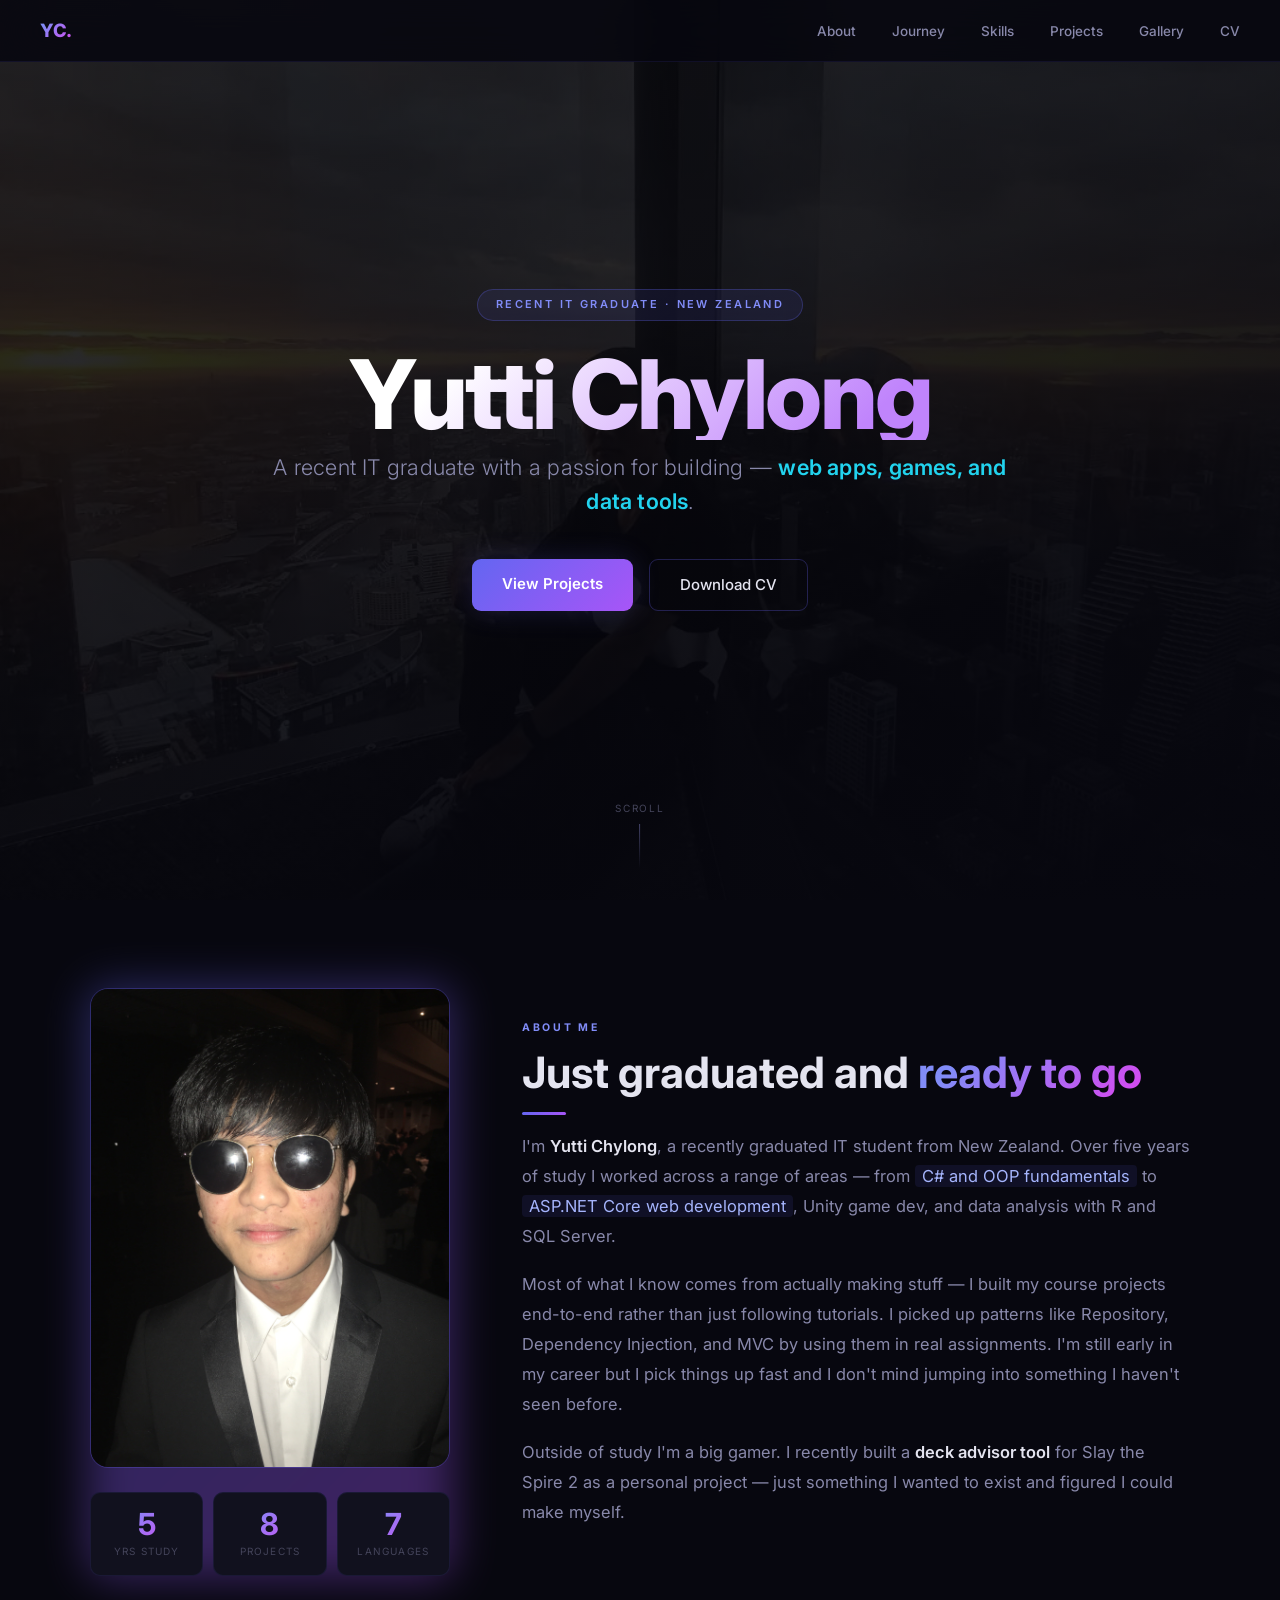
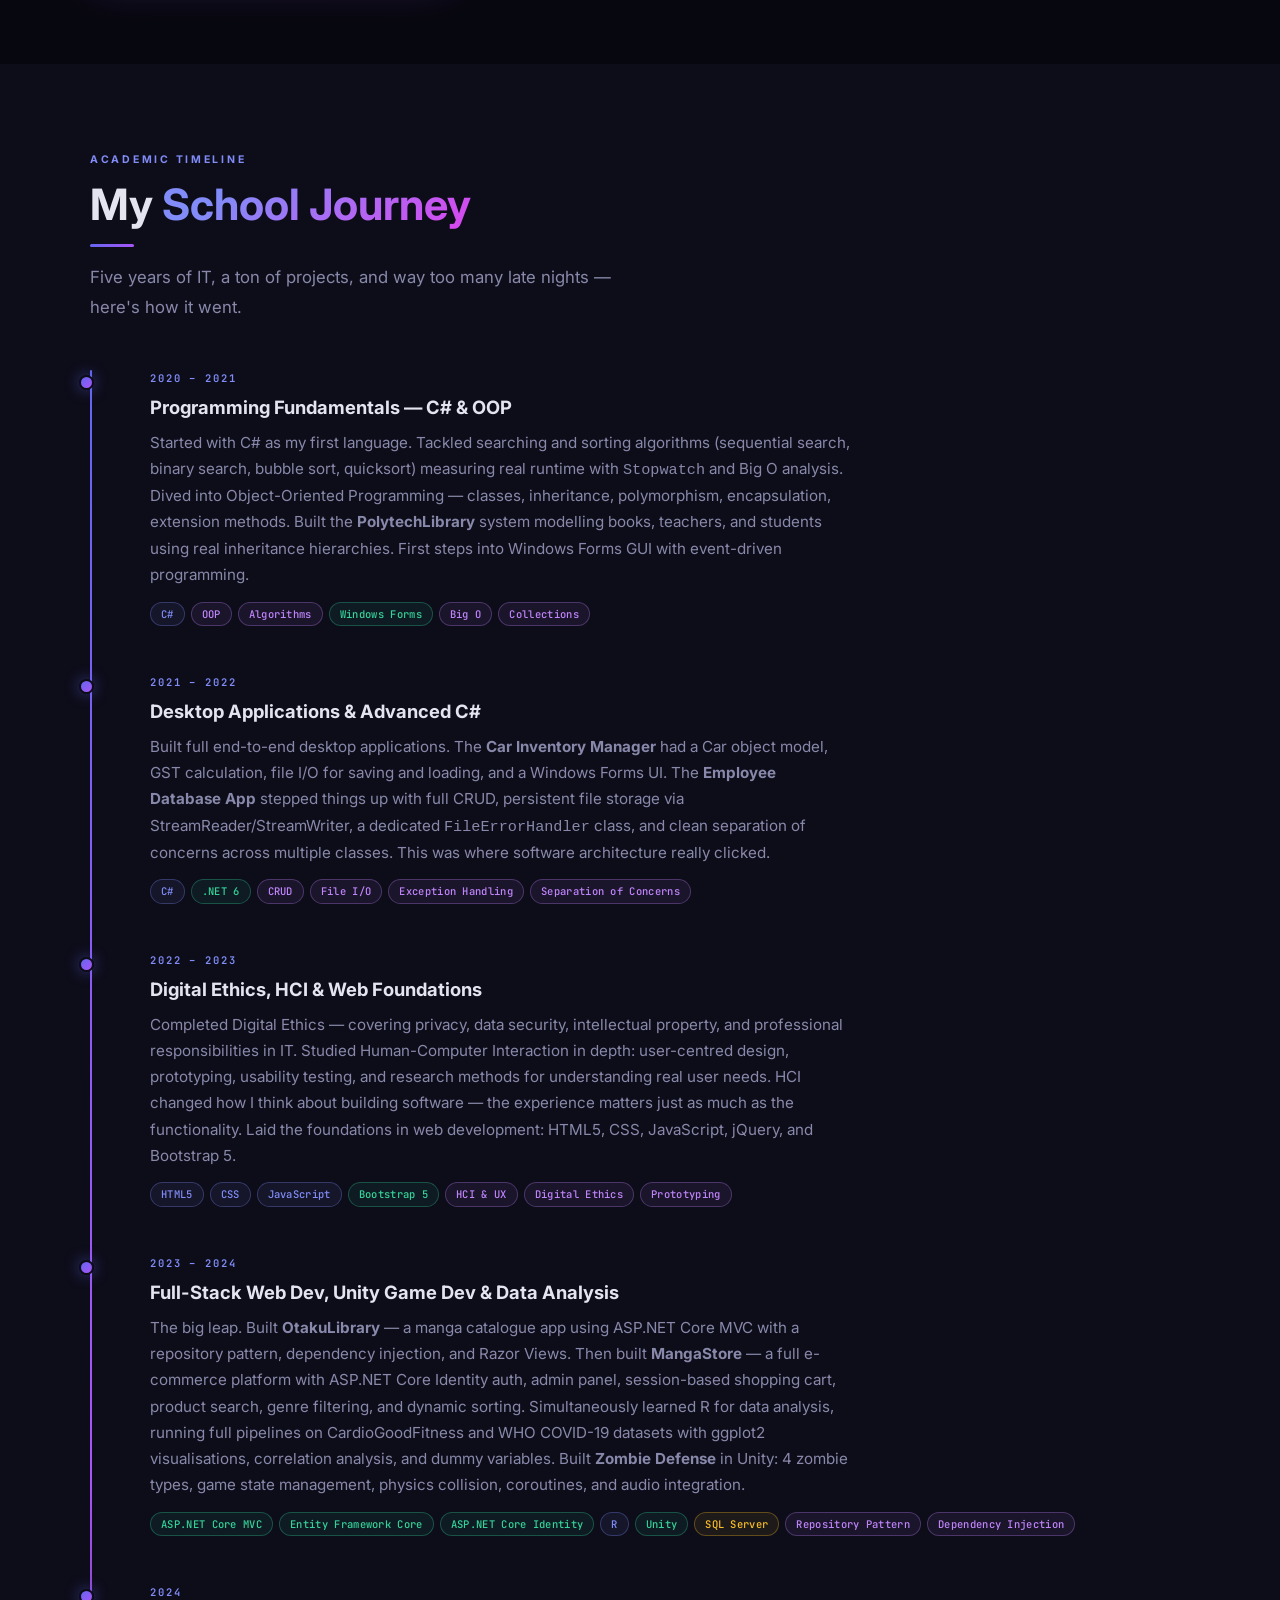
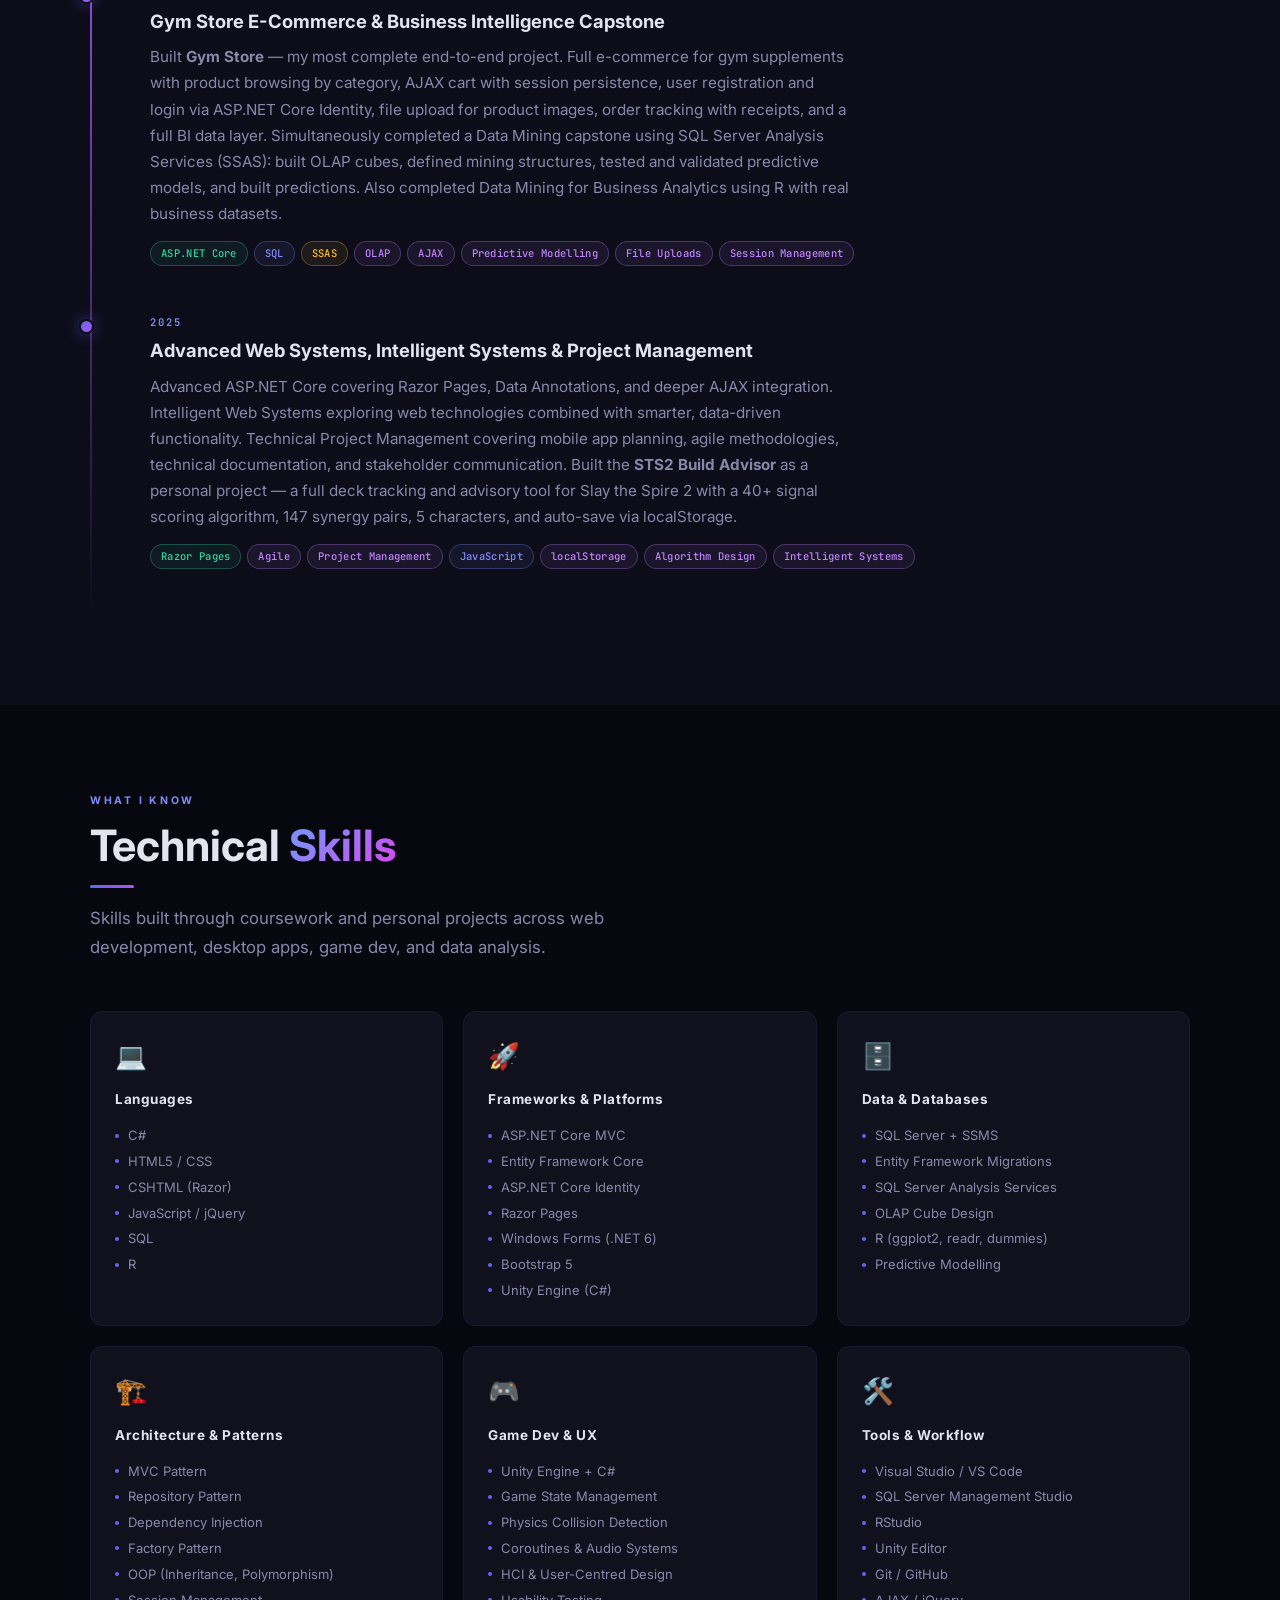
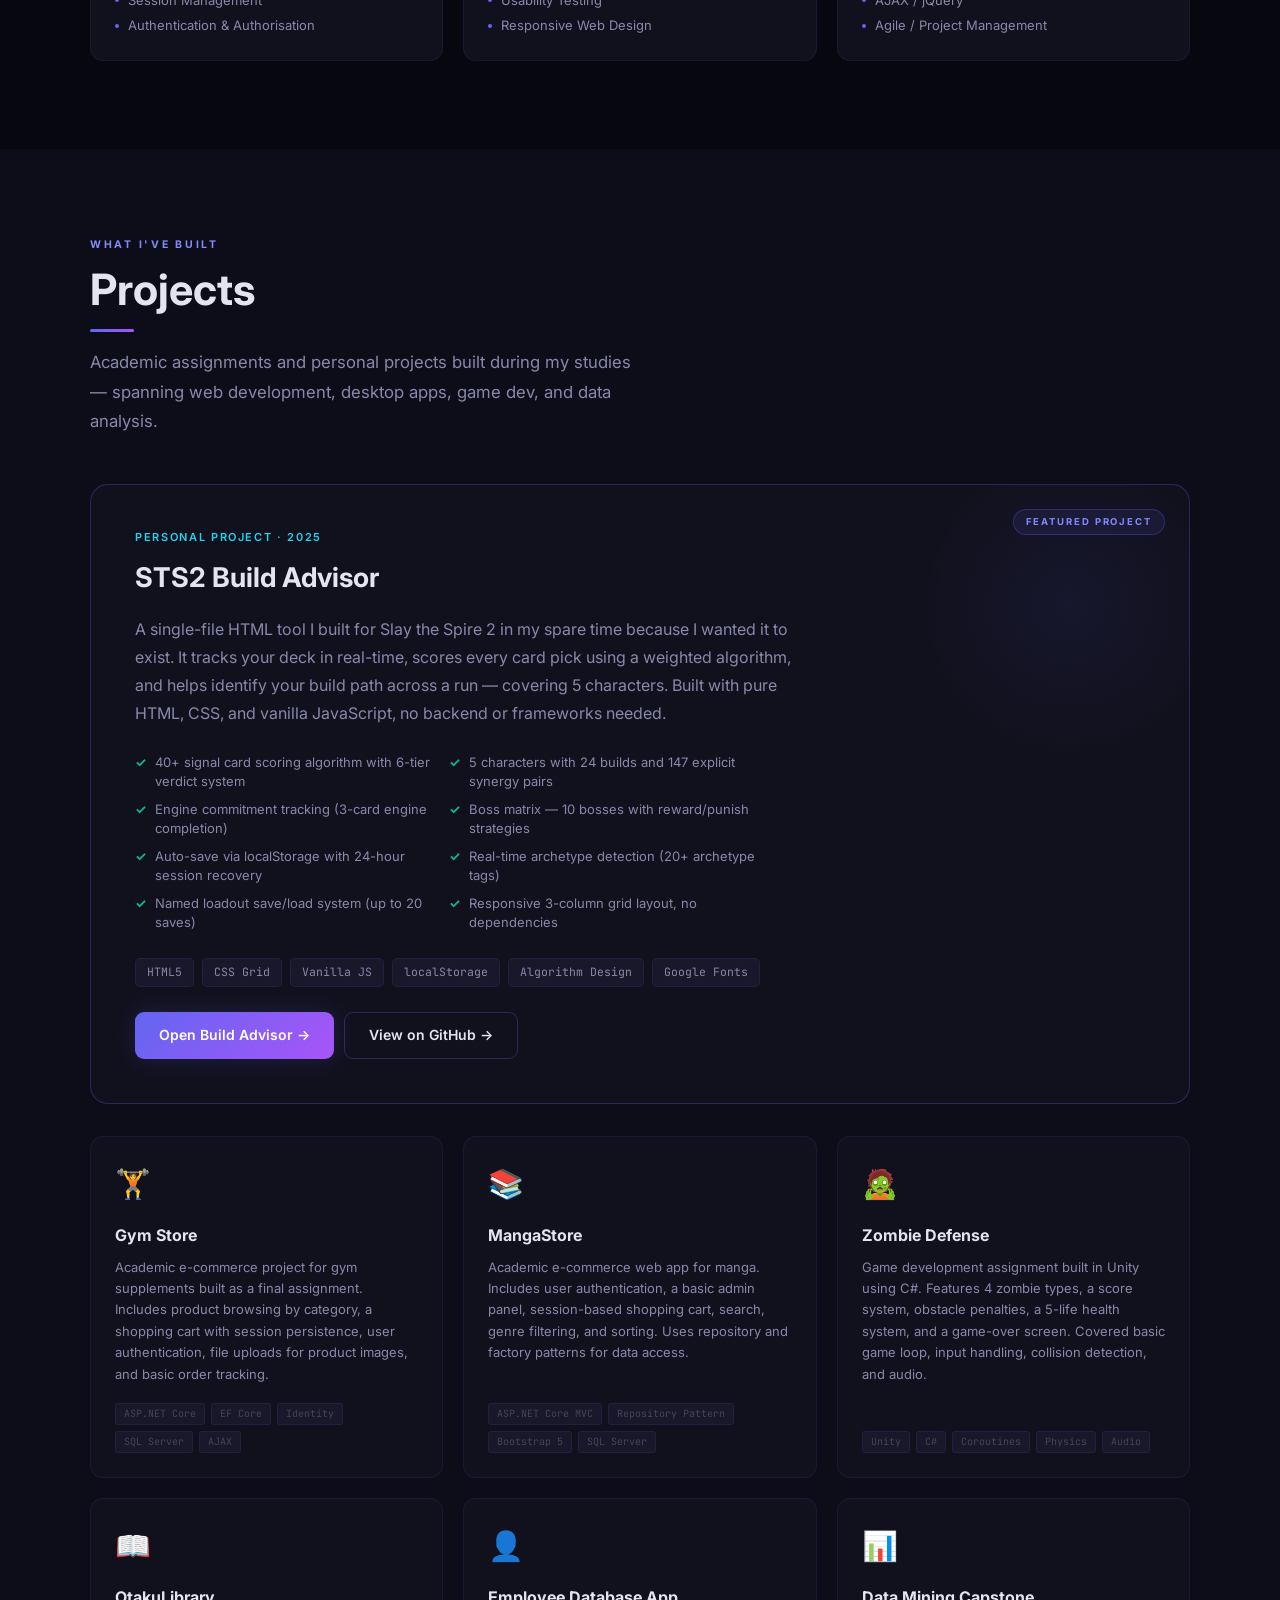
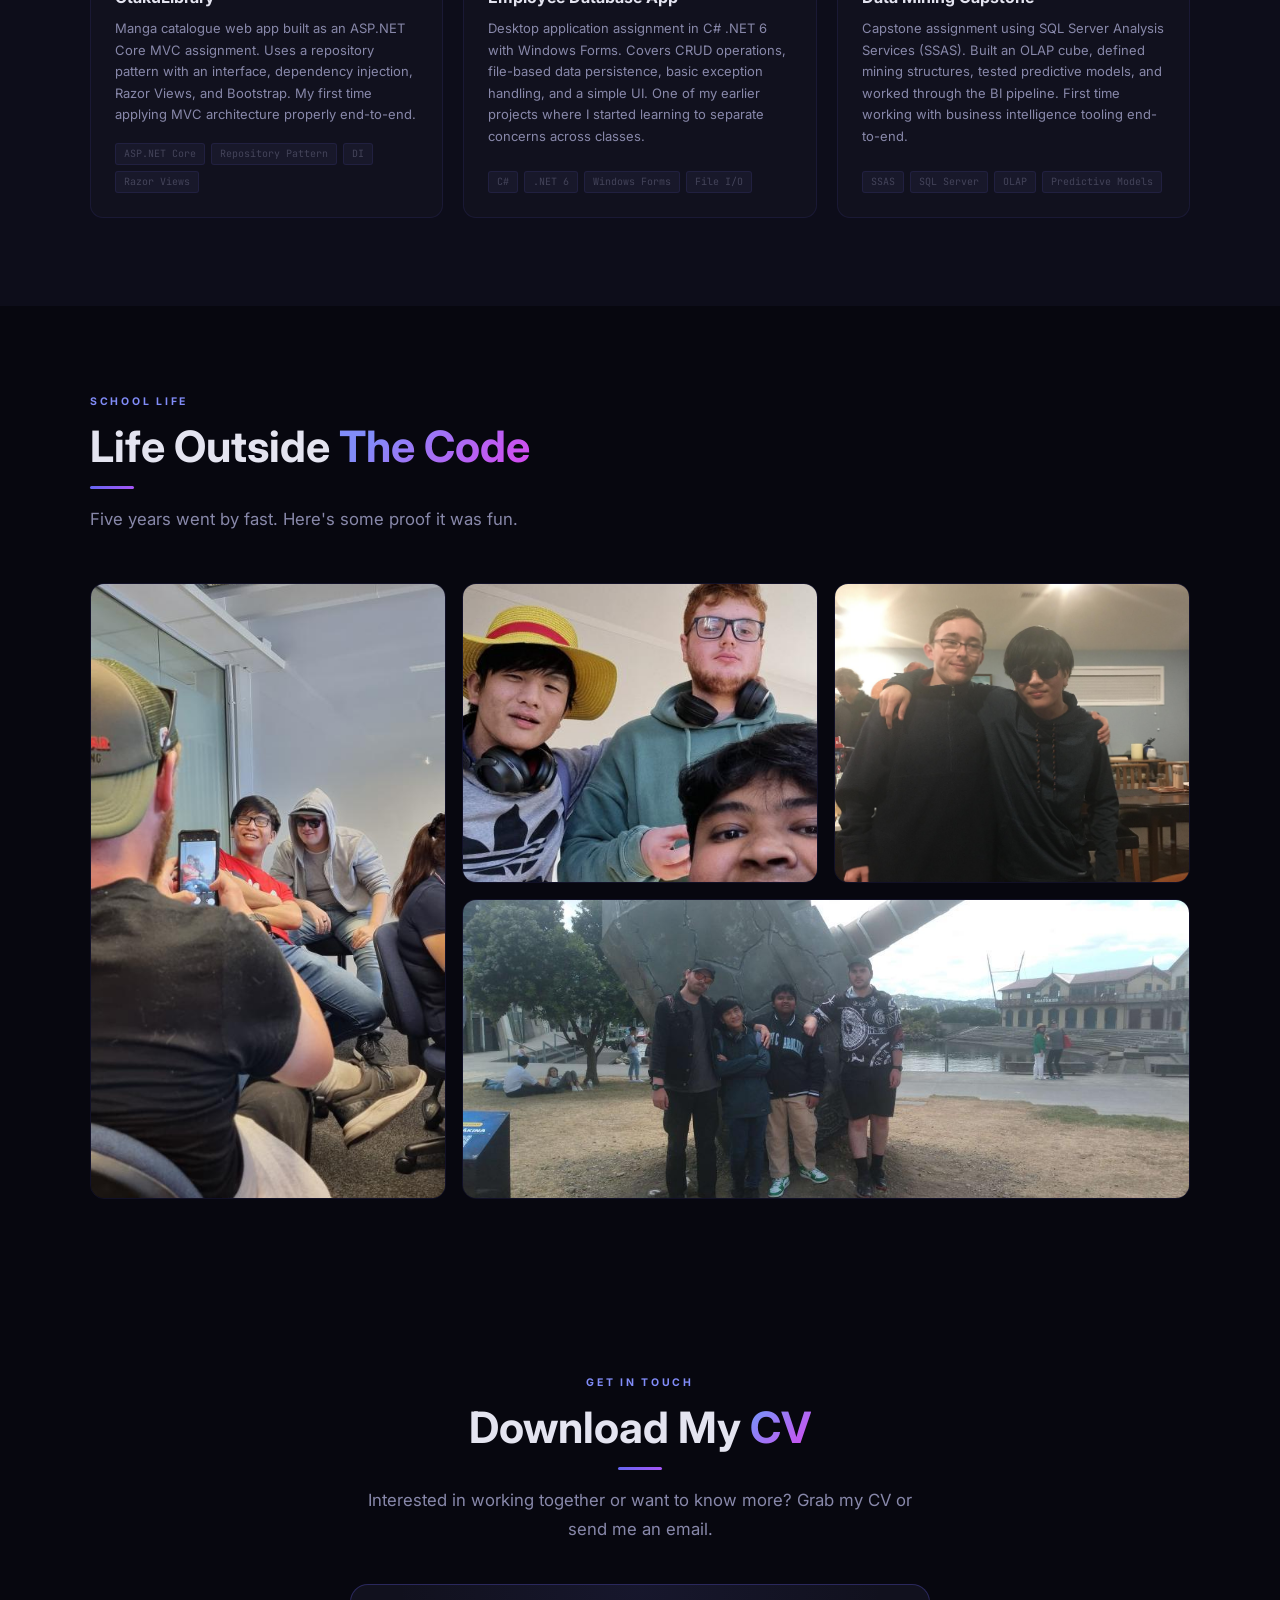
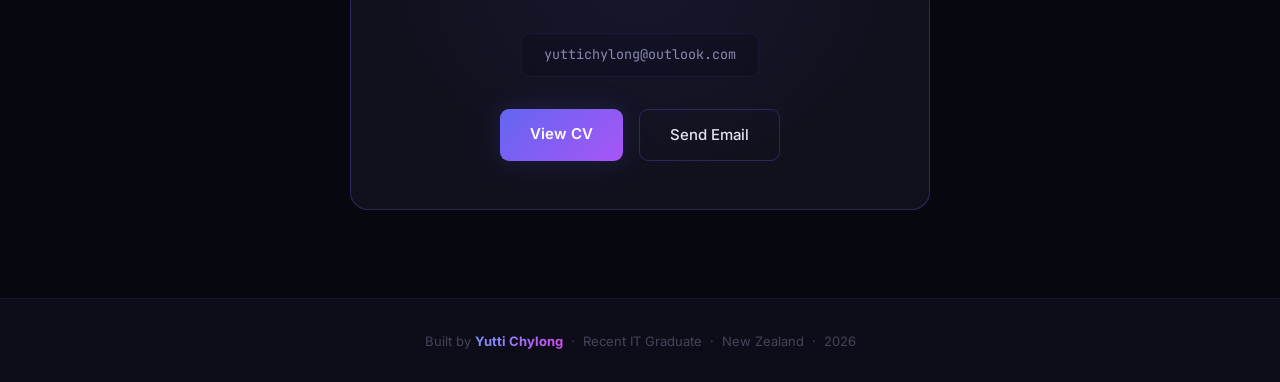
==== commit bd38c794: "Replace HTML CV with PDF version Replaced the HTML CV file with a PDF version (Yutti Chy-Long IT CV." ====
--- a/index.html
+++ b/index.html
@@ -845,7 +845,7 @@
     <div class="cv-card fade-in">
       <div class="cv-email">yuttichylong@outlook.com</div>
       <div class="cv-btns">
-        <a href="cv.html" target="_blank" class="btn-primary">View CV</a>
+        <a href="Yutti Chy-Long IT CV.pdf" target="_blank" class="btn-primary">View CV</a>
         <a href="mailto:yuttichylong@outlook.com" class="btn-outline">Send Email</a>
       </div>
     </div>
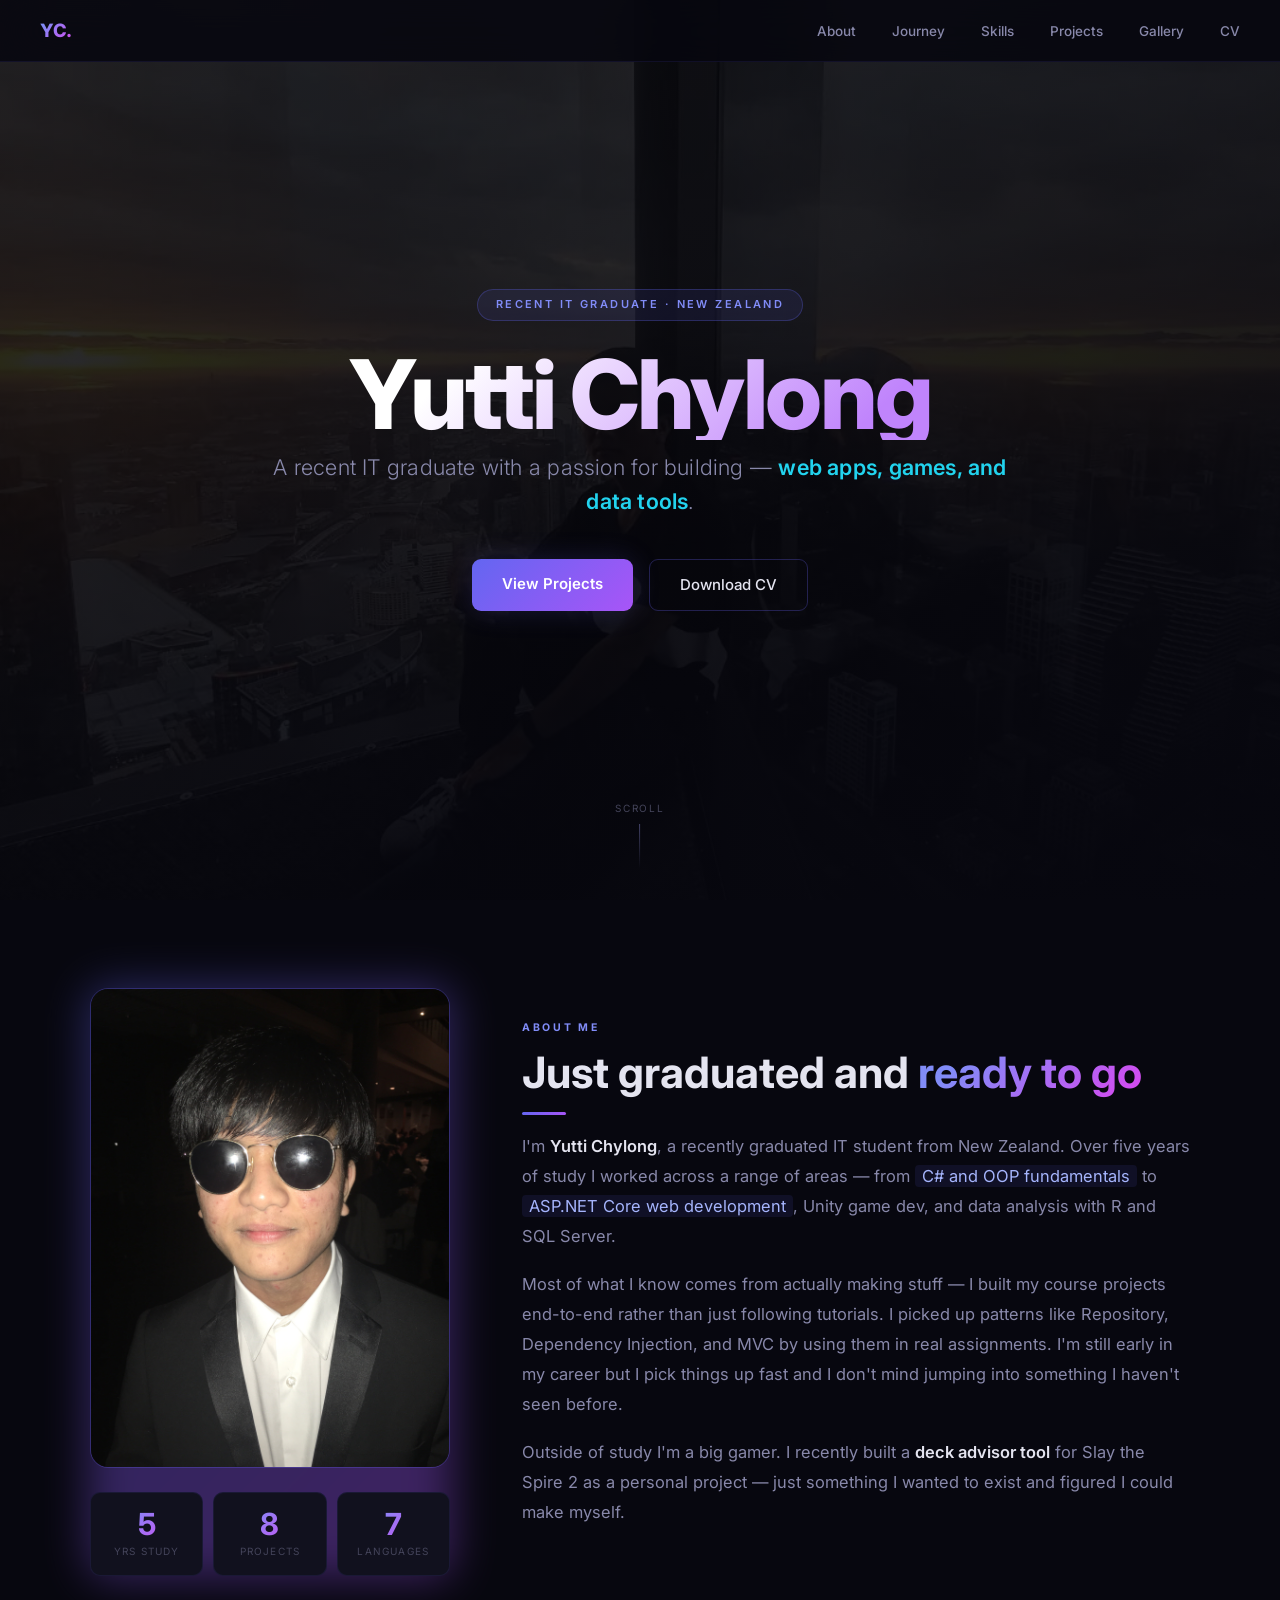
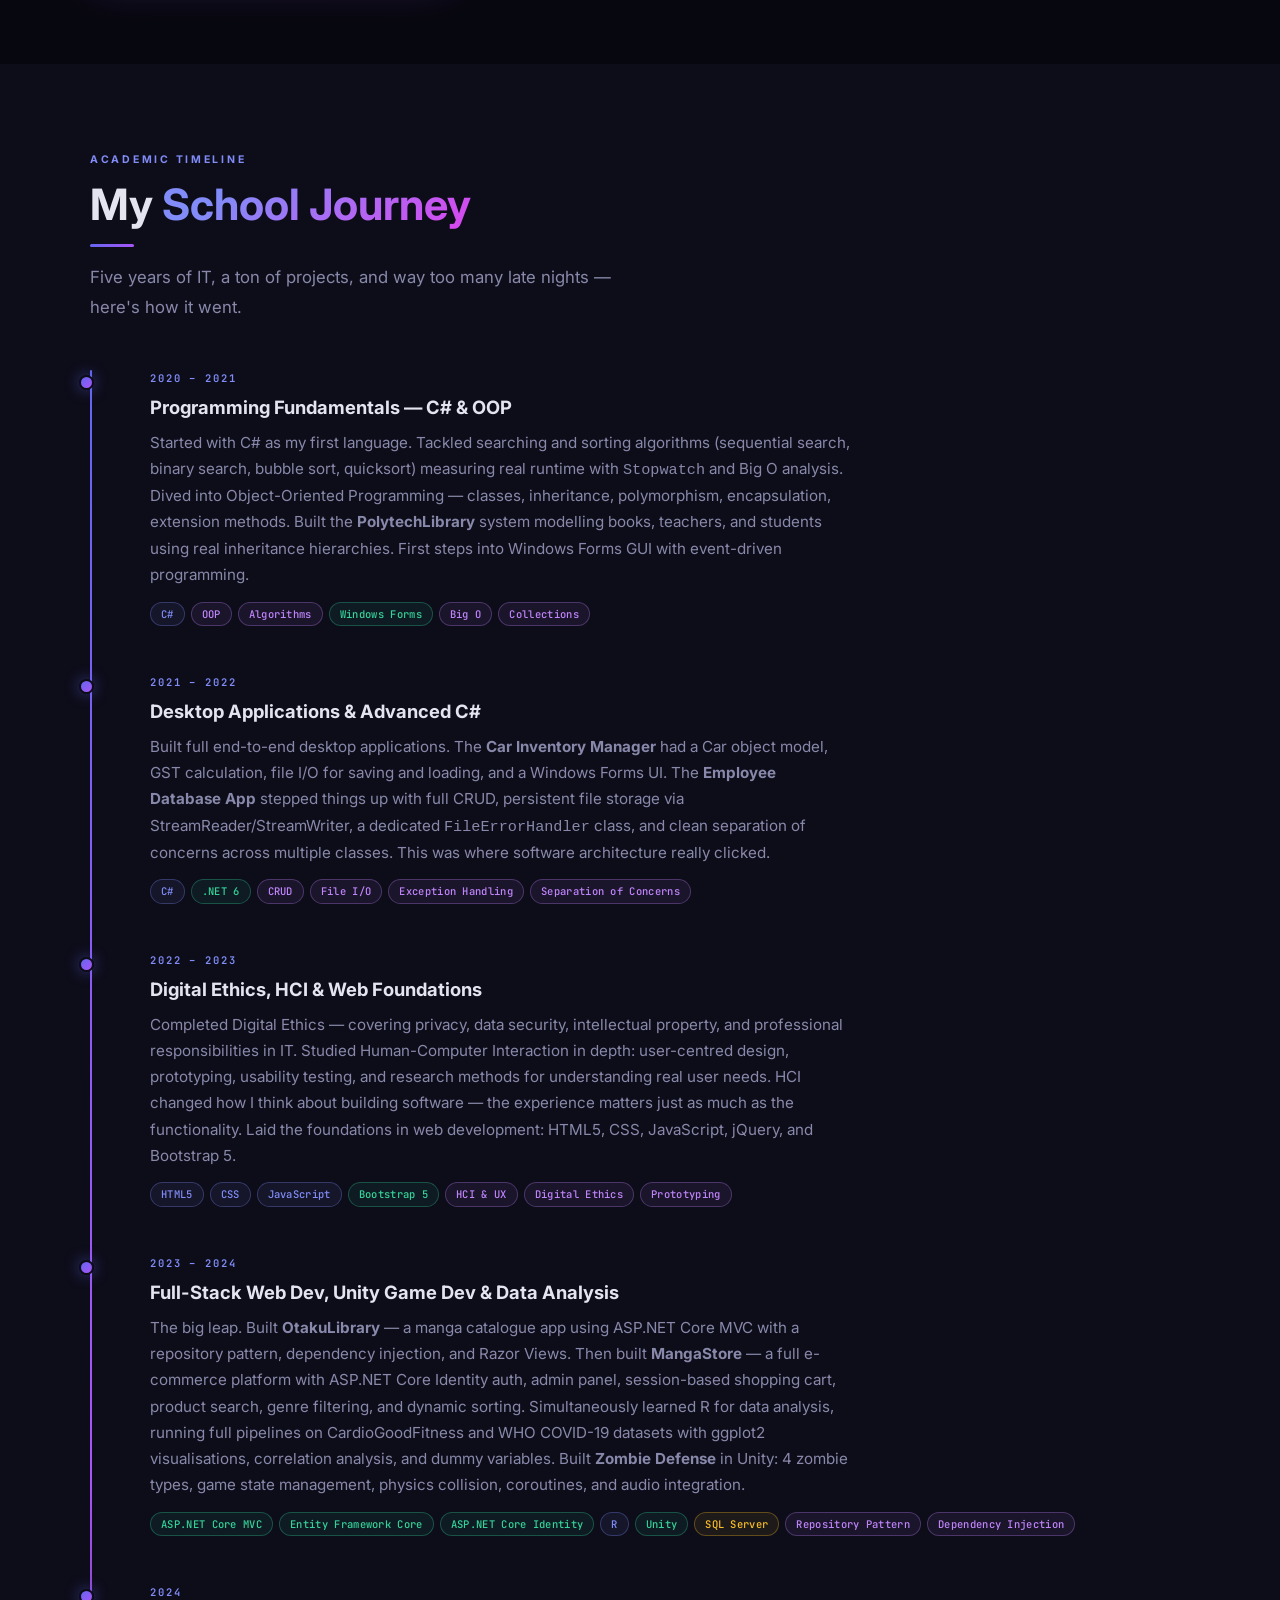
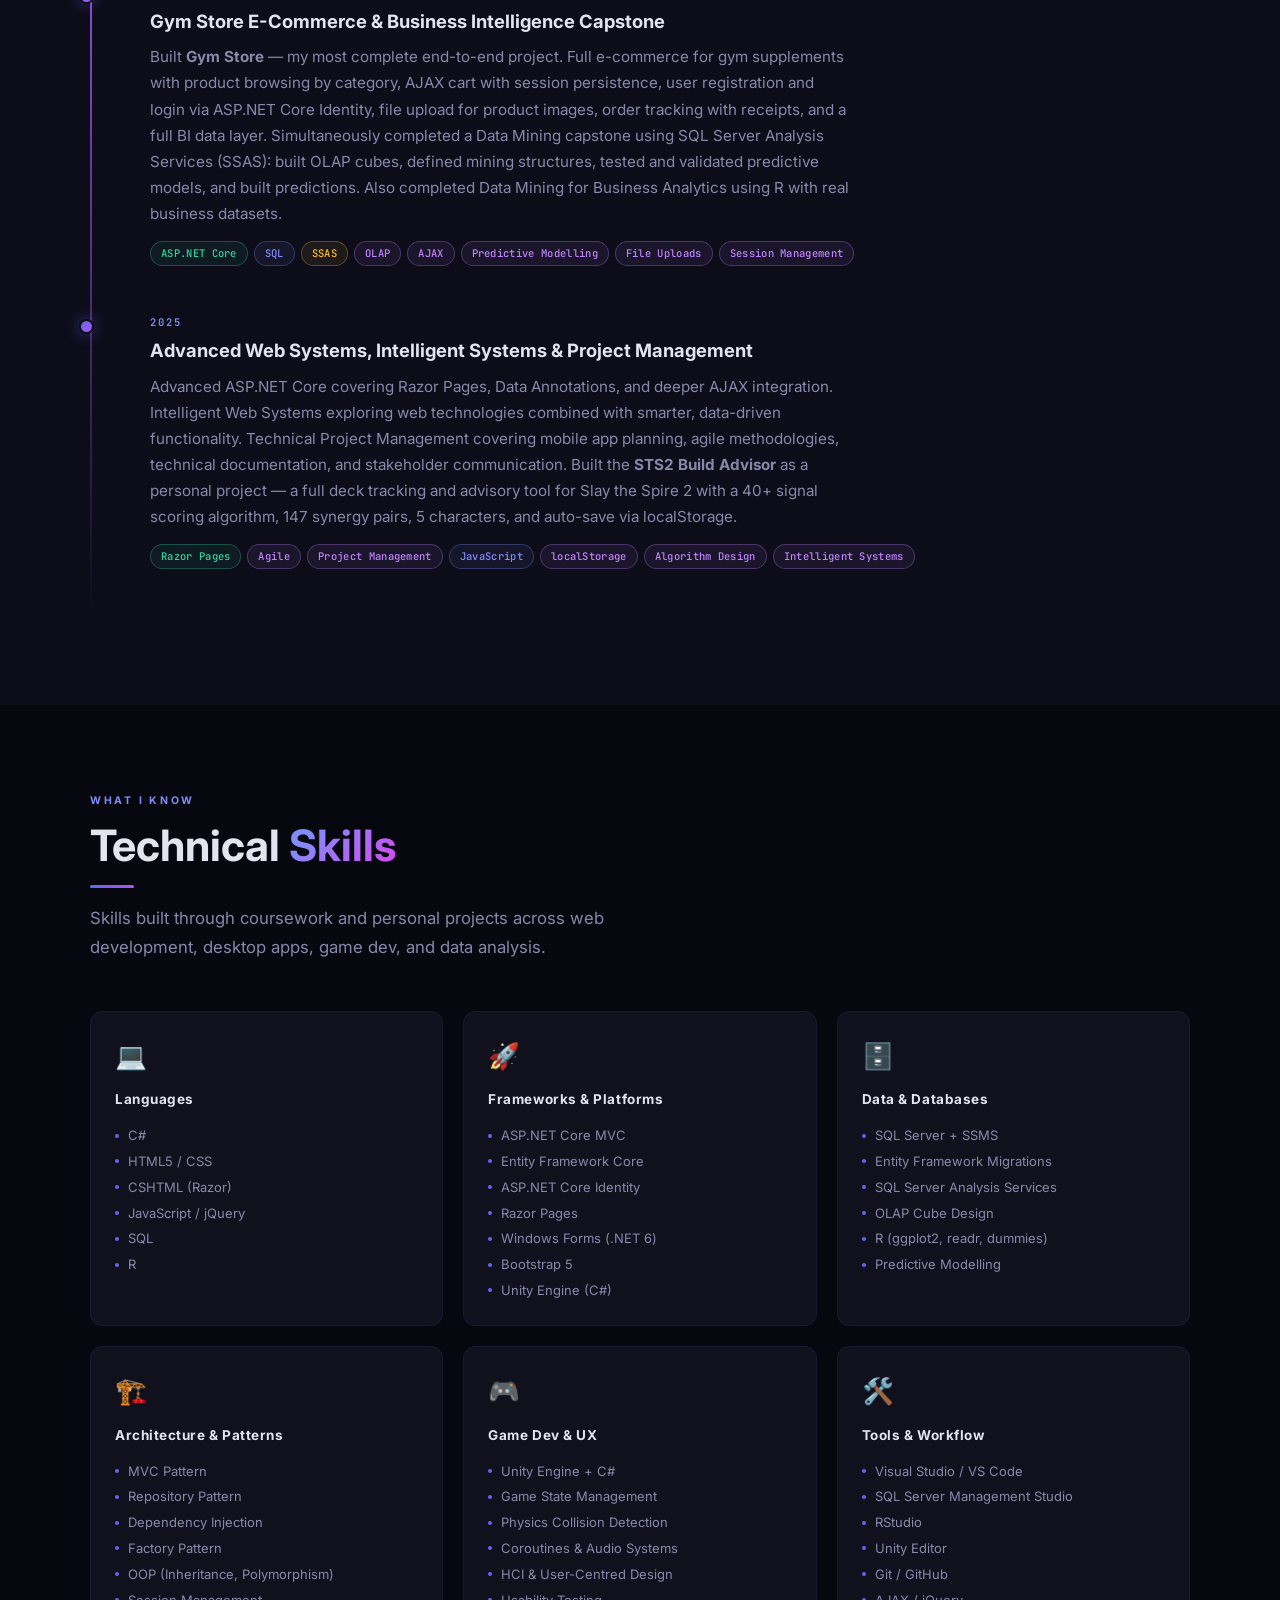
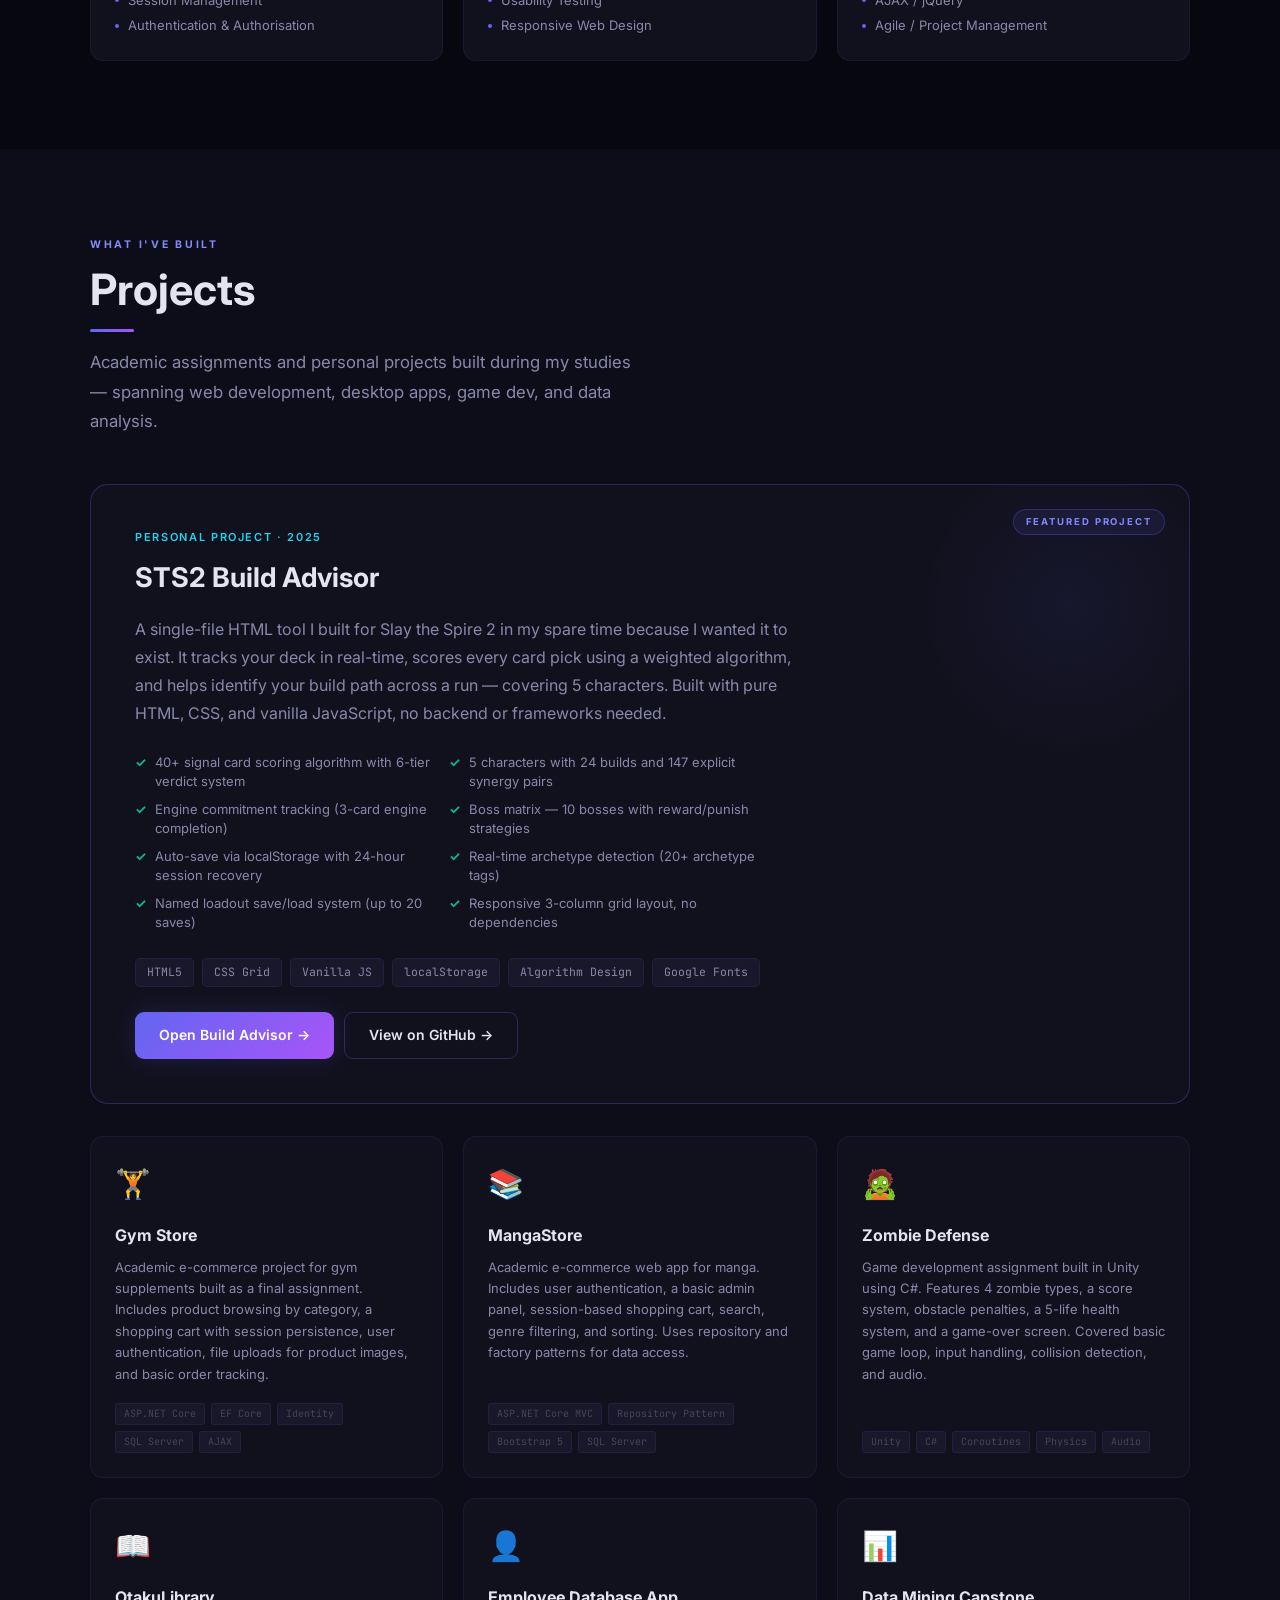
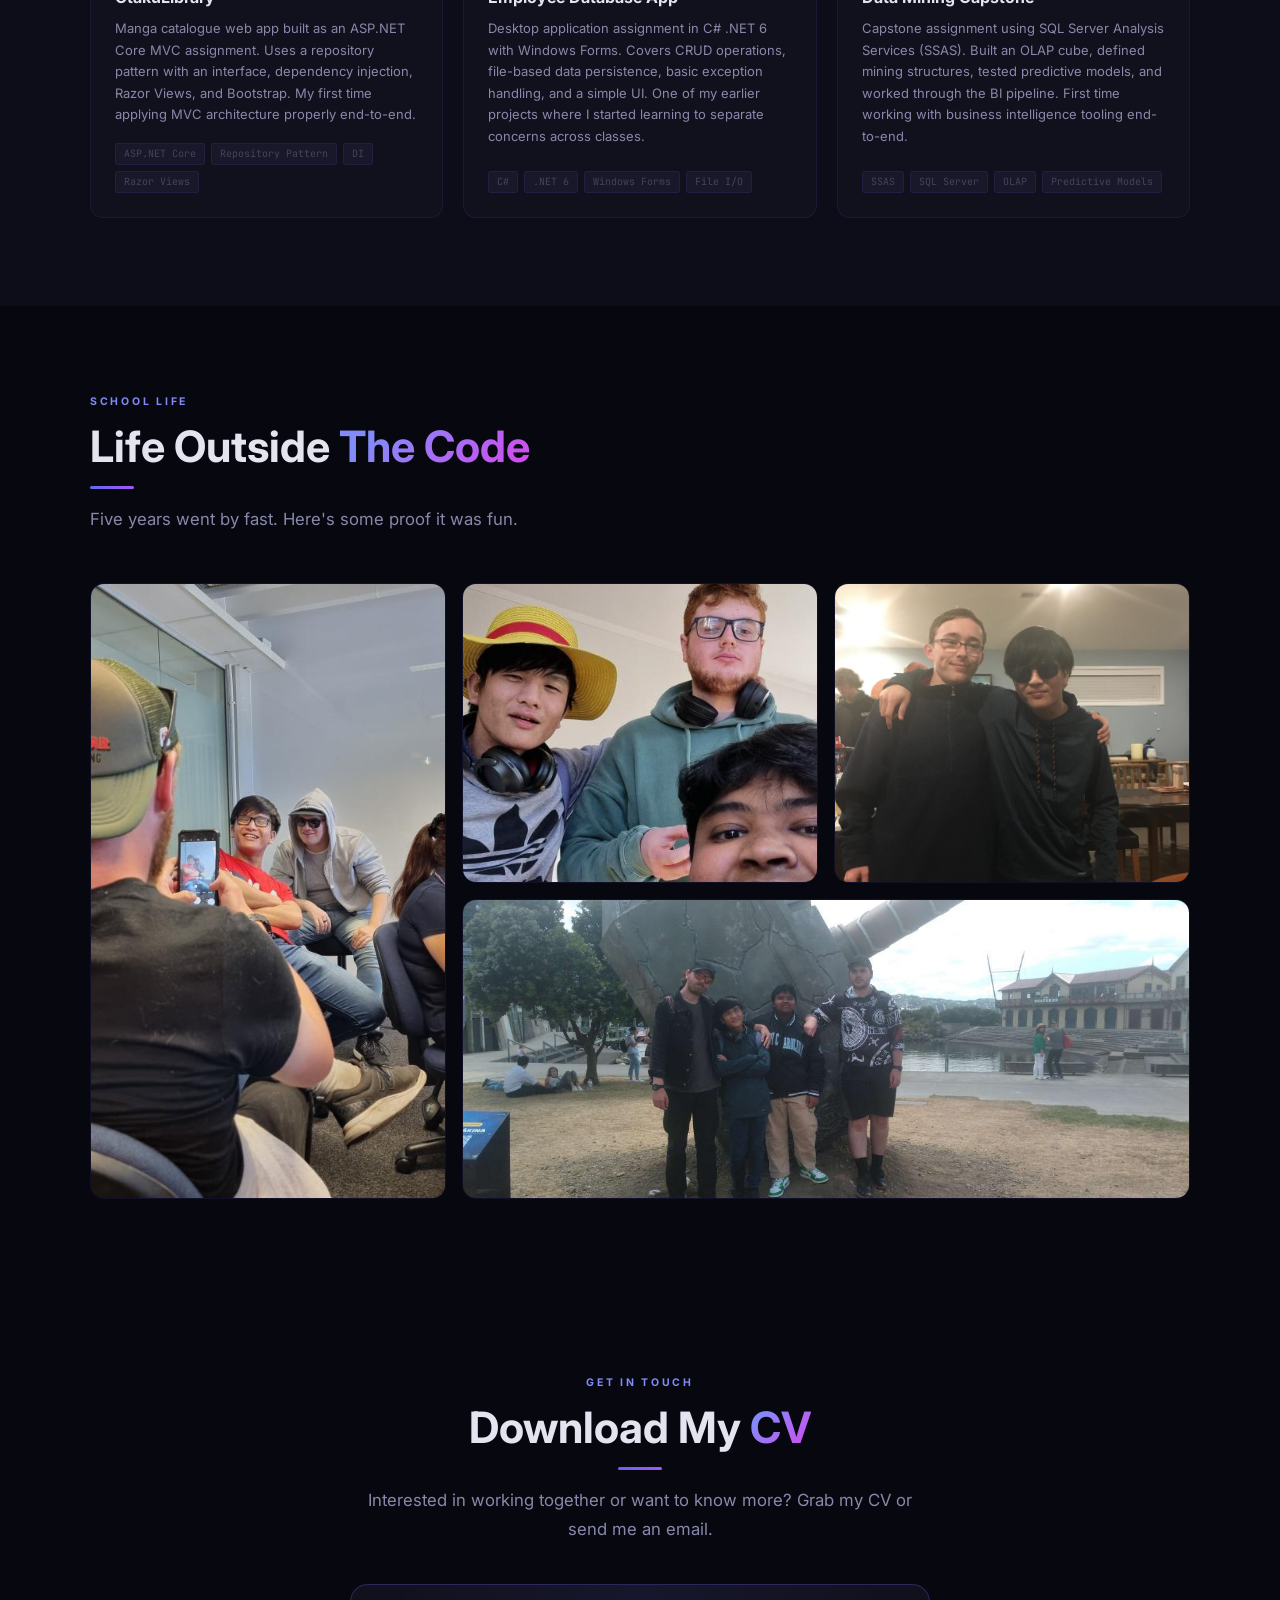
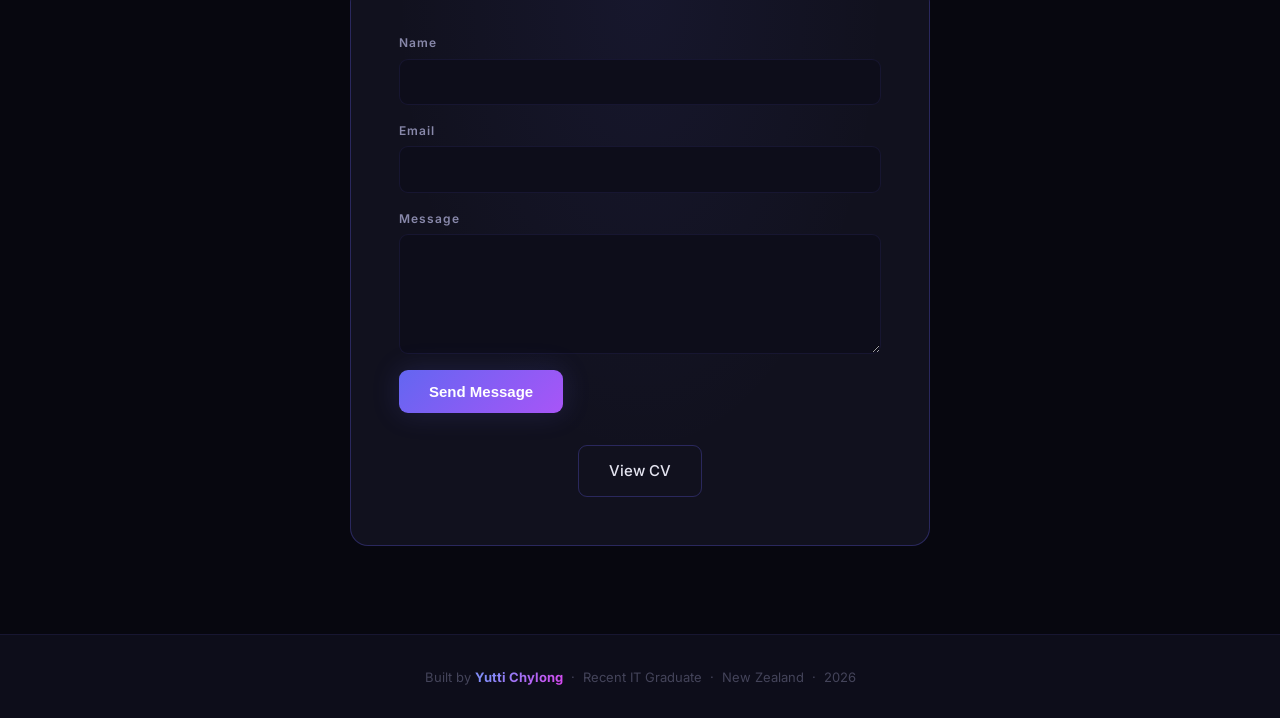
==== commit c0f04c05: "Add contact form and CV link updates This change updates the portfolio contact area with a styled co" ====
--- a/index.html
+++ b/index.html
@@ -334,6 +334,15 @@
   padding: 10px 22px; background: var(--bg2); border: 1px solid var(--border); border-radius: 9px;
 }
 .cv-btns { display: flex; gap: 1rem; justify-content: center; flex-wrap: wrap; }
+.contact-form { position: relative; display: flex; flex-direction: column; gap: 1rem; text-align: left; margin-bottom: 2rem; }
+.contact-form label { font-size: 12px; font-weight: 600; letter-spacing: 0.08em; color: var(--text-dim); display: flex; flex-direction: column; gap: 6px; }
+.contact-form input, .contact-form textarea {
+  width: 100%; padding: 11px 14px; font: inherit; font-size: 14px; color: var(--text);
+  background: var(--bg2); border: 1px solid var(--border); border-radius: 9px; transition: border-color 0.2s;
+}
+.contact-form textarea { min-height: 120px; resize: vertical; }
+.contact-form input:focus, .contact-form textarea:focus { outline: none; border-color: #818cf8; }
+.contact-form .btn-primary { align-self: flex-start; }
 
 /* ===== FOOTER ===== */
 footer {
@@ -411,7 +420,7 @@
     </p>
     <div class="hero-ctas">
       <a href="#projects" class="btn-primary">View Projects</a>
-      <a href="Yutti Vong Chylong CV 2026.docx" download class="btn-outline">Download CV</a>
+      <a href="Yutti Chy-Long IT CV.pdf" download class="btn-outline">Download CV</a>
     </div>
   </div>
   <div class="hero-scroll">Scroll</div>
@@ -843,10 +852,15 @@
       <p class="s-sub">Interested in working together or want to know more? Grab my CV or send me an email.</p>
     </div>
     <div class="cv-card fade-in">
-      <div class="cv-email">yuttichylong@outlook.com</div>
+      <!-- opens the visitor's email app; swap action for a Formspree URL to send without it -->
+      <form class="contact-form" action="mailto:yuttichylong@outlook.com" method="post" enctype="text/plain">
+        <label>Name <input type="text" name="name" required></label>
+        <label>Email <input type="email" name="email" required></label>
+        <label>Message <textarea name="message" required></textarea></label>
+        <button type="submit" class="btn-primary">Send Message</button>
+      </form>
       <div class="cv-btns">
-        <a href="Yutti Chy-Long IT CV.pdf" target="_blank" class="btn-primary">View CV</a>
-        <a href="mailto:yuttichylong@outlook.com" class="btn-outline">Send Email</a>
+        <a href="Yutti Chy-Long IT CV.pdf" target="_blank" class="btn-outline">View CV</a>
       </div>
     </div>
   </div>
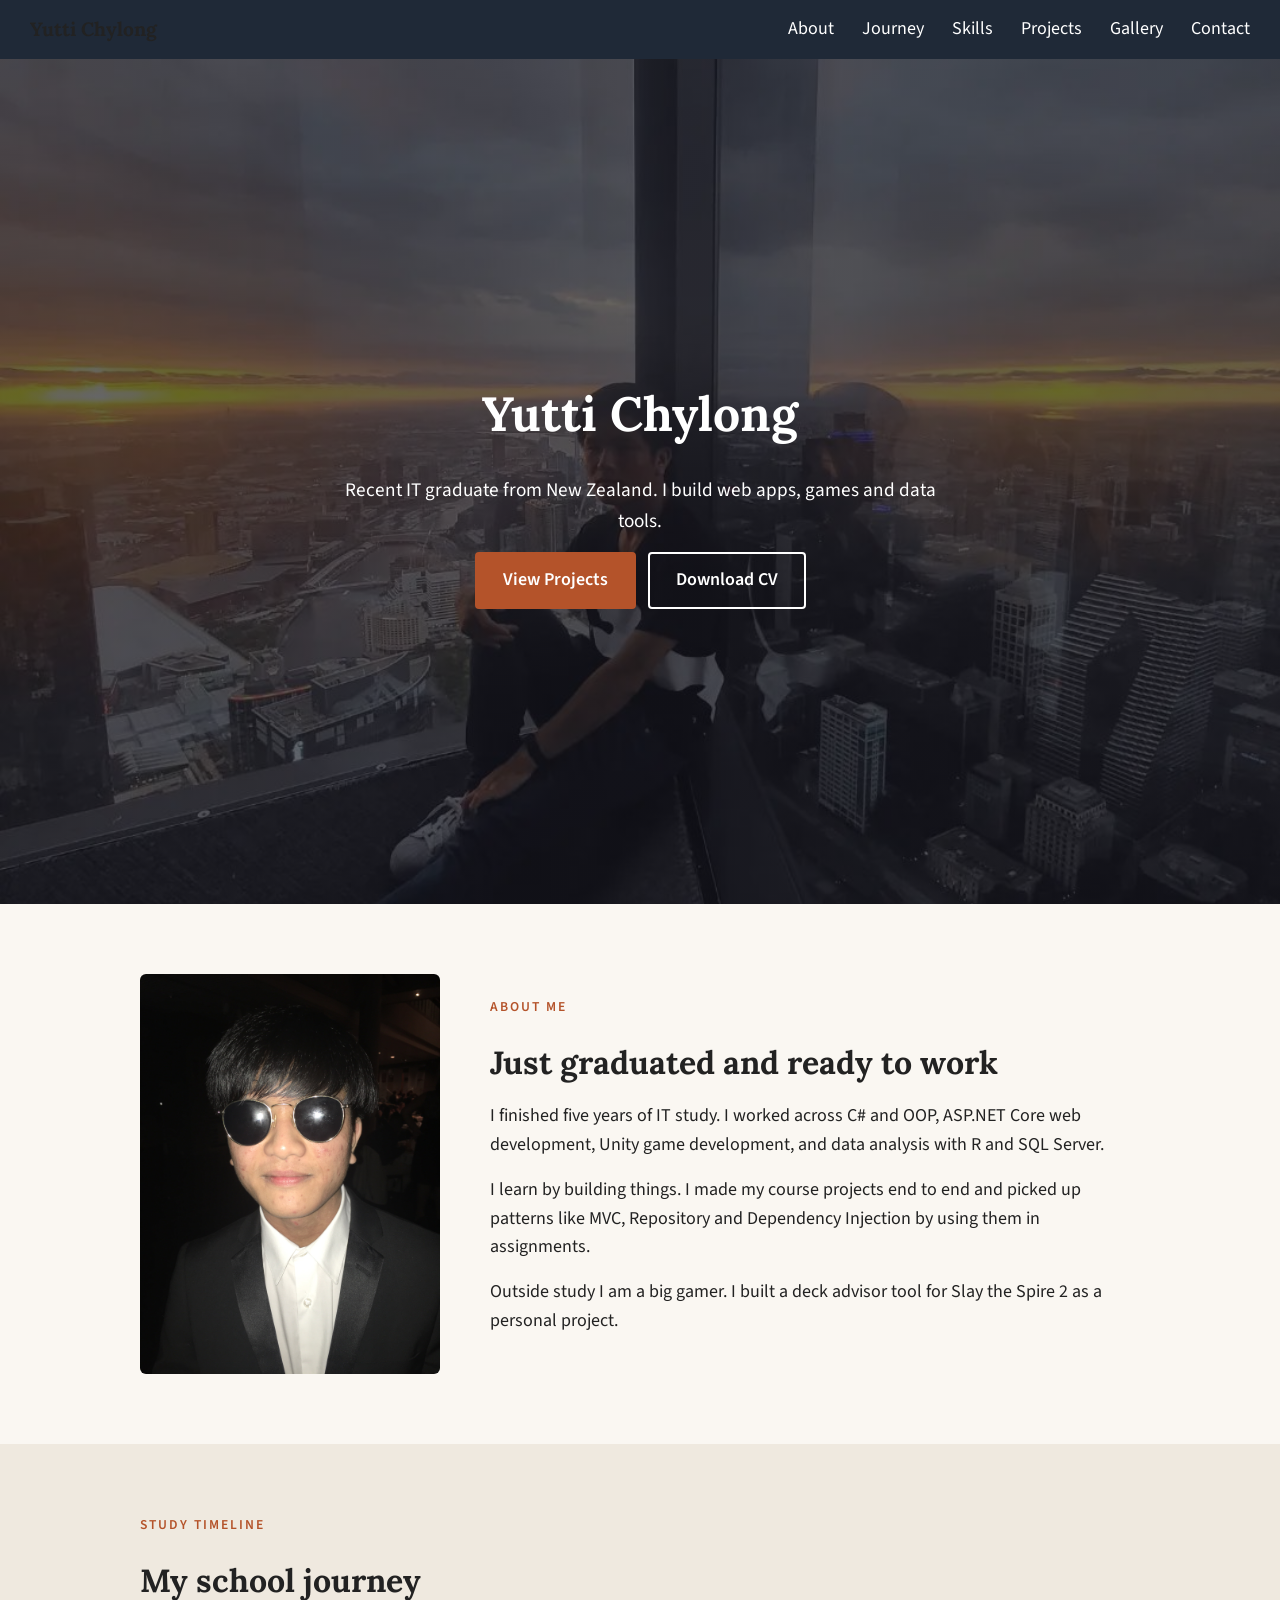
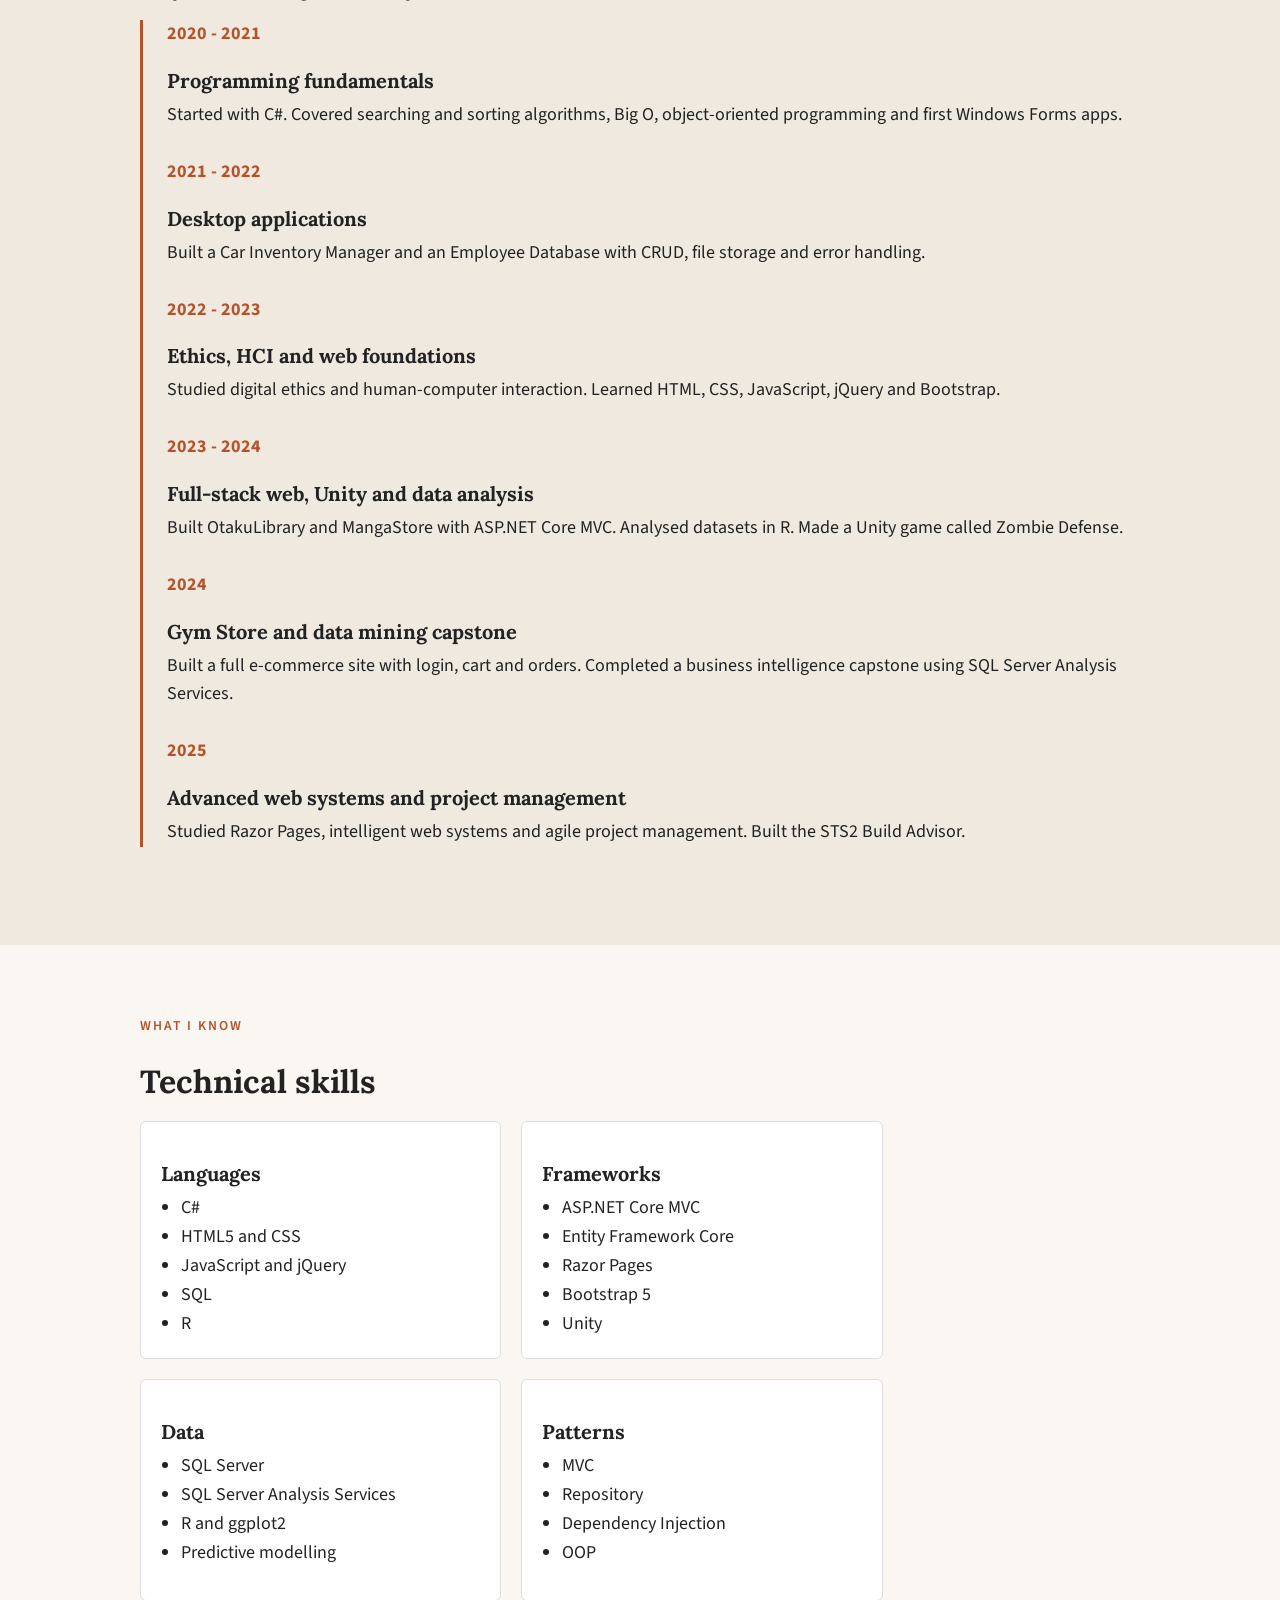
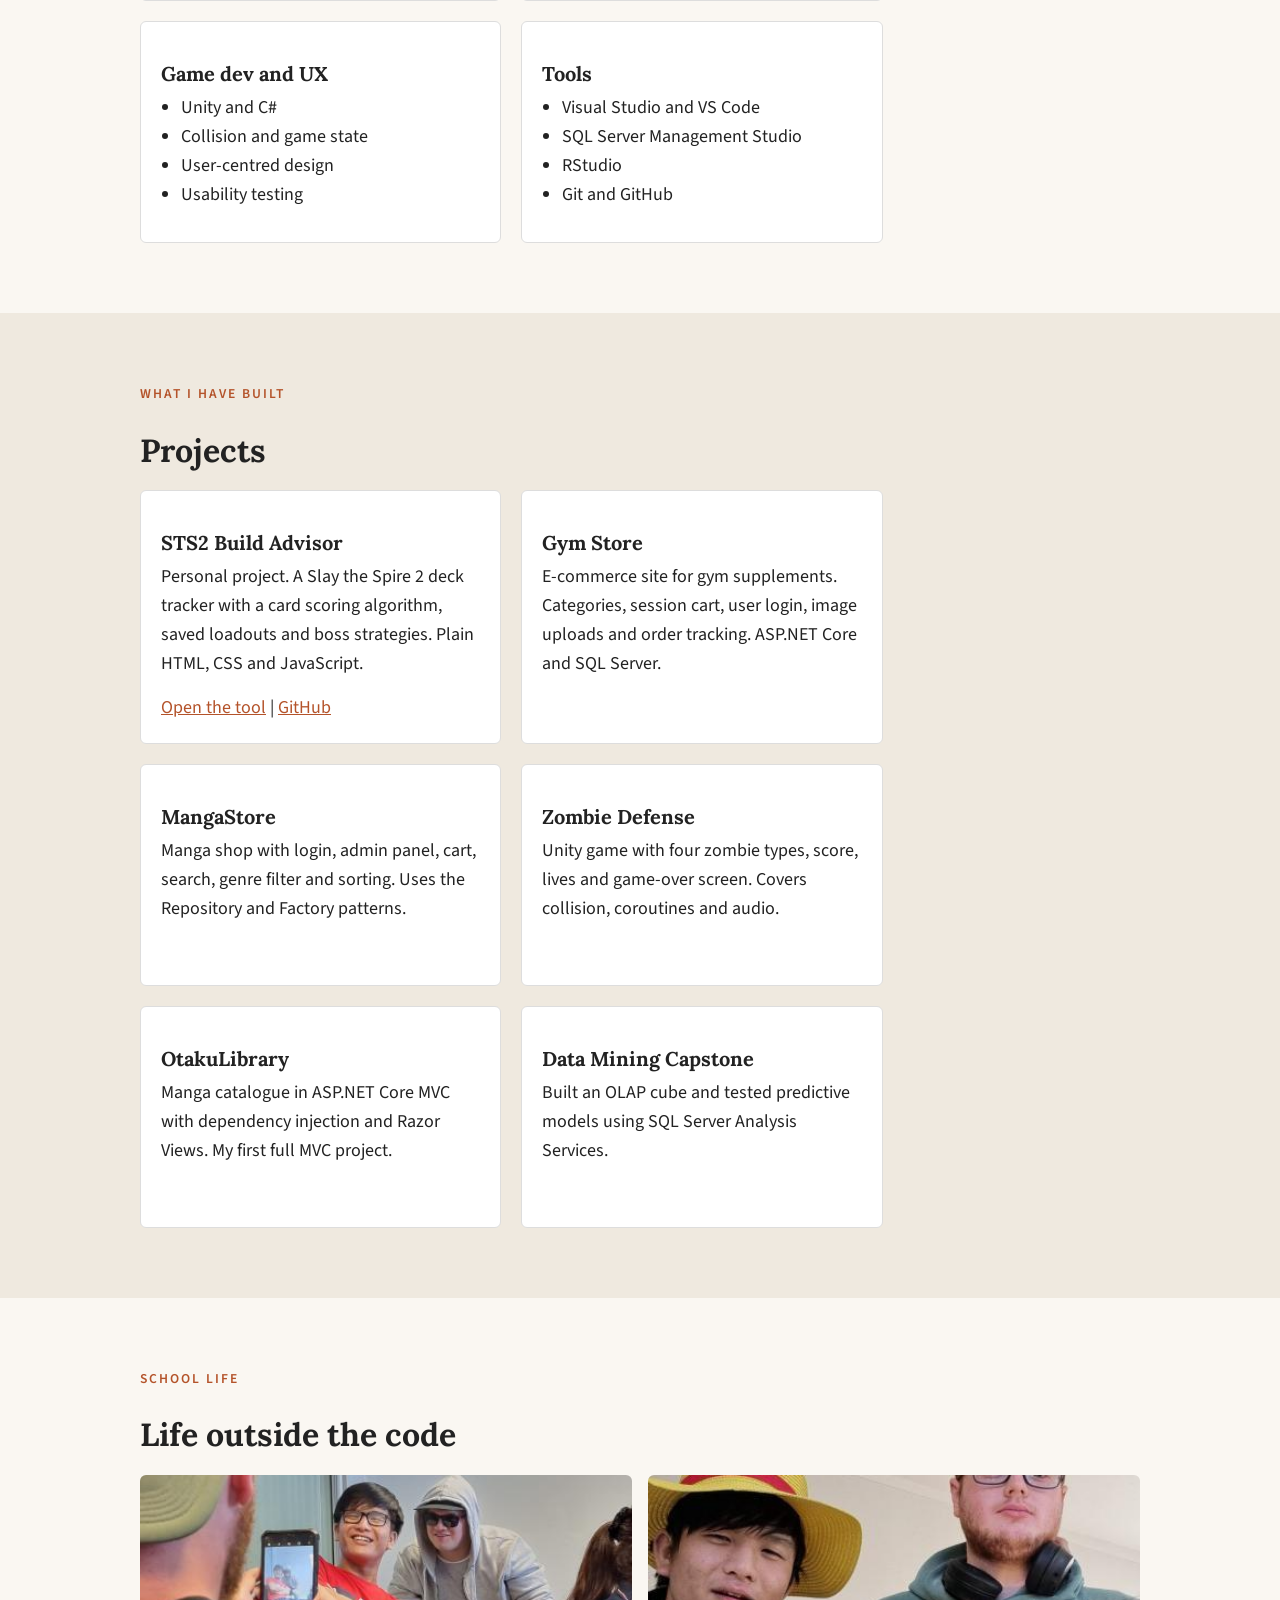
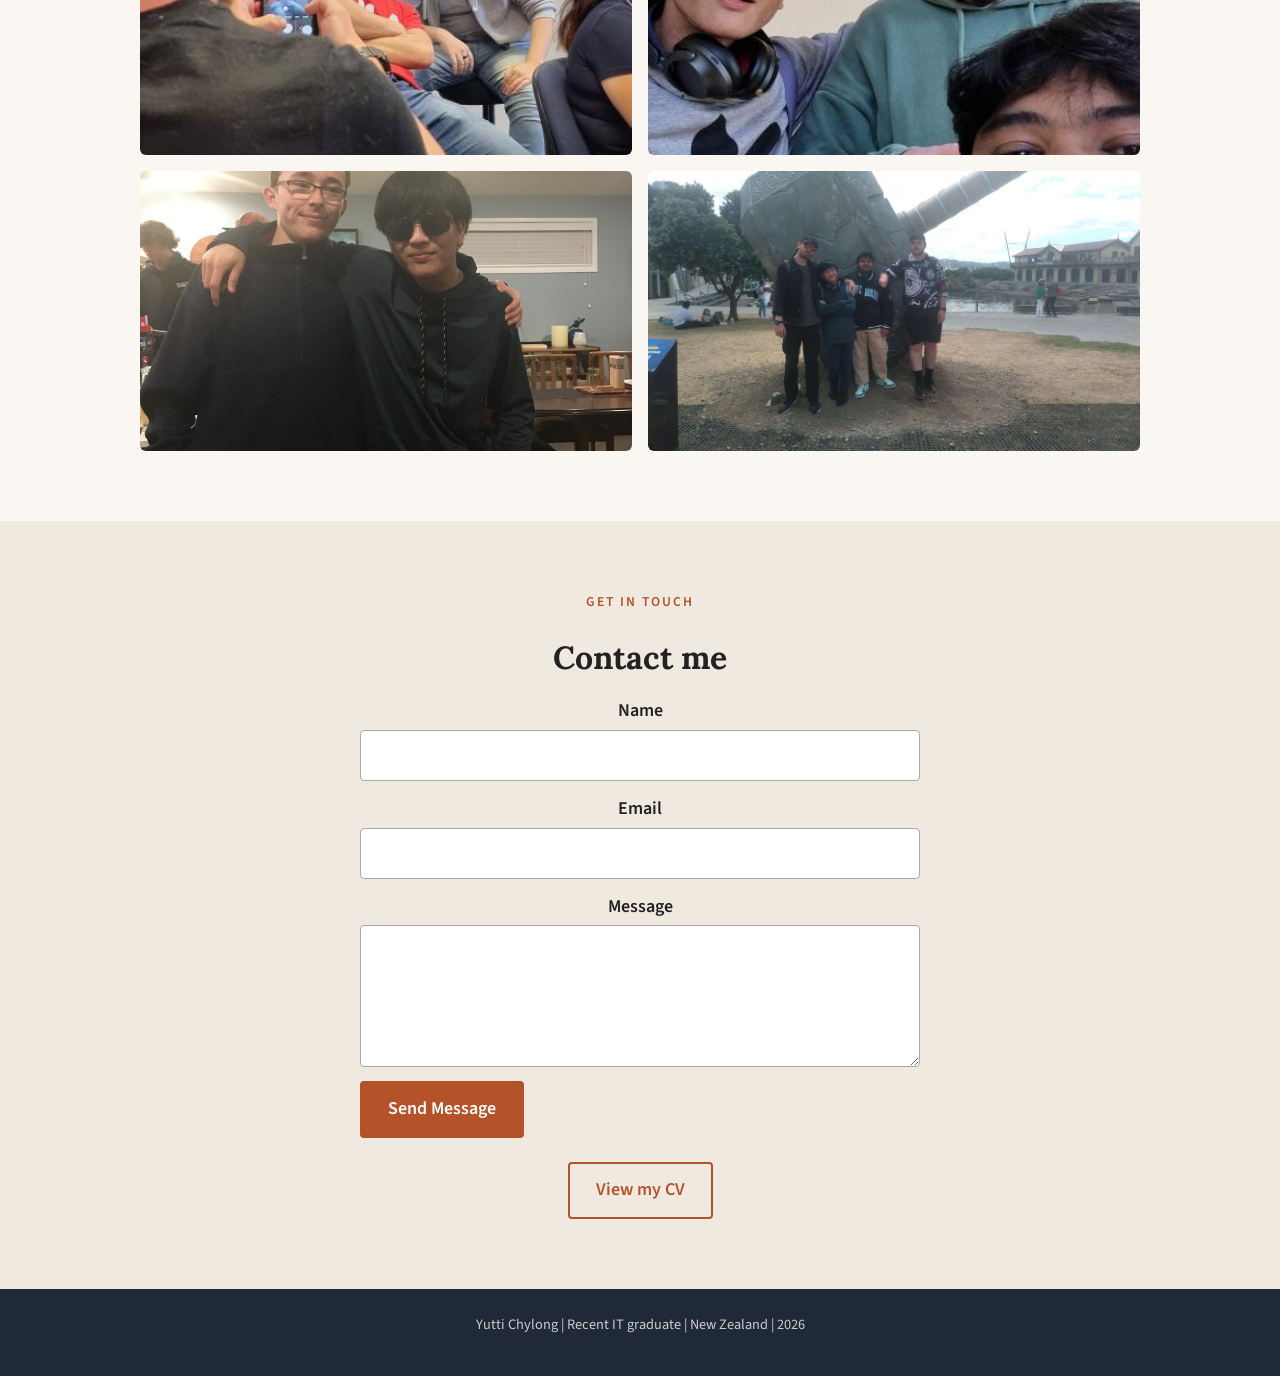
==== commit c00fd309: "Refactor portfolio to new design This commit replaces the inline CSS with a dedicated stylesheet and" ====
--- a/index.html
+++ b/index.html
@@ -1,902 +1,248 @@
 <!DOCTYPE html>
 <html lang="en">
+
+<!-- REQ: <head> tag - page title, character set, fonts and the stylesheet link -->
 <head>
-<meta charset="UTF-8">
-<meta name="viewport" content="width=device-width, initial-scale=1.0">
-<title>Yutti Chylong — IT Developer & Student</title>
-<link rel="preconnect" href="https://fonts.googleapis.com">
-<link rel="preconnect" href="https://fonts.gstatic.com" crossorigin>
-<link href="https://fonts.googleapis.com/css2?family=Inter:wght@300;400;500;600;700;800&family=JetBrains+Mono:wght@400;500&display=swap" rel="stylesheet">
-<style>
-/* ===== RESET & VARIABLES ===== */
-*, *::before, *::after { box-sizing: border-box; margin: 0; padding: 0; }
-:root {
-  --bg: #07070f;
-  --bg2: #0d0d1a;
-  --surface: #11111e;
-  --surface2: #18182a;
-  --border: rgba(110, 100, 255, 0.1);
-  --border-bright: rgba(110, 100, 255, 0.28);
-  --accent: #6366f1;
-  --accent2: #a855f7;
-  --teal: #22d3ee;
-  --glow: rgba(99, 102, 241, 0.18);
-  --text: #e4e4f0;
-  --text-dim: #8888aa;
-  --text-muted: #44445a;
-  --green: #10b981;
-  --amber: #f59e0b;
-  --gradient: linear-gradient(135deg, #6366f1, #a855f7);
-  --gradient-text: linear-gradient(135deg, #818cf8 20%, #d946ef 100%);
-}
-html { scroll-behavior: smooth; }
-body {
-  background: var(--bg);
-  color: var(--text);
-  font-family: 'Inter', -apple-system, BlinkMacSystemFont, sans-serif;
-  font-size: 16px;
-  line-height: 1.6;
-  overflow-x: hidden;
-}
-img { max-width: 100%; height: auto; display: block; }
-a { color: inherit; text-decoration: none; }
-::-webkit-scrollbar { width: 5px; }
-::-webkit-scrollbar-track { background: var(--bg2); }
-::-webkit-scrollbar-thumb { background: var(--border-bright); border-radius: 3px; }
-
-/* ===== NAV ===== */
-nav {
-  position: fixed; top: 0; left: 0; right: 0; z-index: 1000;
-  padding: 1rem 2.5rem;
-  display: flex; align-items: center; justify-content: space-between;
-  background: rgba(7, 7, 15, 0.85);
-  backdrop-filter: blur(24px);
-  border-bottom: 1px solid var(--border);
-}
-.nav-logo {
-  font-weight: 800; font-size: 1.15rem;
-  background: var(--gradient-text);
-  -webkit-background-clip: text; -webkit-text-fill-color: transparent; background-clip: text;
-  letter-spacing: -0.02em;
-}
-.nav-links { display: flex; gap: 2.25rem; list-style: none; }
-.nav-links a { font-size: 13.5px; color: var(--text-dim); font-weight: 500; transition: color 0.2s; }
-.nav-links a:hover, .nav-links a.active { color: var(--text); }
-.nav-links a.active { color: #818cf8; }
-
-/* ===== HERO ===== */
-.hero {
-  min-height: 100vh; position: relative;
-  display: flex; align-items: center; justify-content: center; overflow: hidden;
-}
-.hero-bg {
-  position: absolute; inset: 0;
-  background: url('Photoes/36065-10235-16605-54939-28997.webp') center/cover no-repeat;
-  filter: brightness(0.28) saturate(0.7);
-  transform: scale(1.04);
-}
-.hero-overlay {
-  position: absolute; inset: 0;
-  background: linear-gradient(160deg, rgba(7,7,15,0.3) 0%, rgba(7,7,15,0.6) 50%, var(--bg) 100%);
-}
-.hero-content {
-  position: relative; z-index: 1;
-  text-align: center; padding: 2rem;
-  max-width: 820px;
-  animation: fadeUp 0.9s cubic-bezier(0.22, 1, 0.36, 1) both;
-}
-.hero-tag {
-  display: inline-block;
-  font-size: 11px; font-weight: 600; letter-spacing: 0.22em; text-transform: uppercase;
-  color: #818cf8;
-  background: rgba(99, 102, 241, 0.1);
-  border: 1px solid rgba(99, 102, 241, 0.28);
-  padding: 6px 18px; border-radius: 100px; margin-bottom: 1.75rem;
-}
-.hero-name {
-  font-size: clamp(3.2rem, 9vw, 6rem); font-weight: 800; line-height: 0.95;
-  margin-bottom: 0.6rem; letter-spacing: -0.03em;
-  background: linear-gradient(135deg, #fff 25%, #c084fc 80%);
-  -webkit-background-clip: text; -webkit-text-fill-color: transparent; background-clip: text;
-}
-.hero-title {
-  font-size: clamp(1rem, 2.5vw, 1.35rem); color: var(--text-dim);
-  font-weight: 300; margin-bottom: 2.5rem; letter-spacing: 0.01em;
-}
-.hero-title strong { color: var(--teal); font-weight: 600; }
-.hero-ctas { display: flex; gap: 1rem; justify-content: center; flex-wrap: wrap; }
-.btn-primary {
-  padding: 13px 30px;
-  background: var(--gradient); color: white;
-  border-radius: 9px; font-weight: 600; font-size: 15px;
-  transition: all 0.22s; box-shadow: 0 0 28px var(--glow);
-  border: none; cursor: pointer;
-}
-.btn-primary:hover { transform: translateY(-3px); box-shadow: 0 0 40px rgba(99,102,241,0.4); }
-.btn-outline {
-  padding: 13px 30px; background: transparent; color: var(--text);
-  border: 1px solid var(--border-bright); border-radius: 9px;
-  font-weight: 500; font-size: 15px; transition: all 0.22s; cursor: pointer;
-}
-.btn-outline:hover { background: var(--surface); border-color: #818cf8; color: #818cf8; }
-.hero-scroll {
-  position: absolute; bottom: 2rem; left: 50%; transform: translateX(-50%);
-  display: flex; flex-direction: column; align-items: center; gap: 8px;
-  color: var(--text-muted); font-size: 10px; letter-spacing: 0.18em; text-transform: uppercase;
-  animation: scrollBounce 2.5s ease-in-out infinite;
-}
-.hero-scroll::after {
-  content: ''; width: 1px; height: 44px;
-  background: linear-gradient(to bottom, rgba(130,130,200,0.5), transparent);
-}
-
-/* ===== SECTION SHARED ===== */
-section { padding: 5.5rem 2rem; }
-.container { max-width: 1100px; margin: 0 auto; }
-.s-label {
-  font-size: 10.5px; font-weight: 700; letter-spacing: 0.26em;
-  text-transform: uppercase; color: #818cf8; margin-bottom: 0.7rem;
-}
-.s-title {
-  font-size: clamp(1.9rem, 4vw, 2.7rem); font-weight: 700;
-  line-height: 1.15; margin-bottom: 0.9rem;
-}
-.s-title span {
-  background: var(--gradient-text);
-  -webkit-background-clip: text; -webkit-text-fill-color: transparent; background-clip: text;
-}
-.s-sub { font-size: 1.05rem; color: var(--text-dim); max-width: 560px; margin-bottom: 3rem; line-height: 1.75; }
-.bar { width: 44px; height: 3px; background: var(--gradient); border-radius: 2px; margin-bottom: 1rem; }
-
-/* ===== ABOUT ===== */
-.about-grid {
-  display: grid; grid-template-columns: 360px 1fr;
-  gap: 4.5rem; align-items: center;
-}
-.photo-wrap { position: relative; }
-.about-img {
-  width: 100%; aspect-ratio: 3/4; object-fit: cover; object-position: top center;
-  border-radius: 18px; border: 1px solid var(--border-bright);
-}
-.photo-glow {
-  position: absolute; inset: -3px; border-radius: 21px;
-  background: var(--gradient); z-index: -1; opacity: 0.35; filter: blur(22px);
-}
-.stat-row { display: grid; grid-template-columns: repeat(3, 1fr); gap: 10px; margin-top: 1.5rem; }
-.stat-box {
-  background: var(--surface); border: 1px solid var(--border);
-  border-radius: 10px; padding: 1rem; text-align: center;
-}
-.stat-num {
-  font-size: 1.9rem; font-weight: 700;
-  background: var(--gradient-text);
-  -webkit-background-clip: text; -webkit-text-fill-color: transparent; background-clip: text;
-  line-height: 1;
-}
-.stat-lbl { font-size: 10px; color: var(--text-muted); letter-spacing: 0.12em; text-transform: uppercase; margin-top: 4px; }
-.about-body p { color: var(--text-dim); margin-bottom: 1.1rem; font-size: 1.03rem; line-height: 1.82; }
-.about-body p strong { color: var(--text); font-weight: 600; }
-.hl { display: inline; background: rgba(99,102,241,0.1); padding: 1px 7px; border-radius: 4px; color: #a5b4fc; }
-
-/* ===== JOURNEY ===== */
-#journey { background: var(--bg2); }
-.timeline { position: relative; padding-left: 1.75rem; }
-.timeline::before {
-  content: ''; position: absolute; left: 0; top: 0; bottom: 0; width: 2px;
-  background: linear-gradient(to bottom, #6366f1, #a855f7 60%, transparent);
-  border-radius: 2px;
-}
-.tl-item {
-  position: relative; padding-bottom: 3rem; padding-left: 2rem;
-  opacity: 0; transform: translateX(-18px); transition: opacity 0.55s ease, transform 0.55s ease;
-}
-.tl-item.visible { opacity: 1; transform: translateX(0); }
-.tl-dot {
-  position: absolute; left: -2.45rem; top: 5px;
-  width: 15px; height: 15px;
-  background: var(--gradient); border-radius: 50%;
-  border: 2px solid var(--bg2); box-shadow: 0 0 14px rgba(99,102,241,0.5);
-}
-.tl-period {
-  font-size: 10.5px; font-weight: 600; letter-spacing: 0.18em;
-  text-transform: uppercase; color: #818cf8; margin-bottom: 0.35rem;
-  font-family: 'JetBrains Mono', monospace;
-}
-.tl-heading { font-size: 1.15rem; font-weight: 700; margin-bottom: 0.5rem; }
-.tl-body { color: var(--text-dim); font-size: 0.95rem; line-height: 1.72; max-width: 700px; }
-.tl-tags { display: flex; flex-wrap: wrap; gap: 6px; margin-top: 0.85rem; }
-.tag {
-  font-size: 10.5px; font-weight: 500; padding: 3px 10px; border-radius: 100px;
-  border: 1px solid; font-family: 'JetBrains Mono', monospace; letter-spacing: 0.03em;
-}
-.tl { color: #818cf8; border-color: rgba(129,140,248,0.3); background: rgba(129,140,248,0.07); }
-.tf { color: #34d399; border-color: rgba(52,211,153,0.3); background: rgba(52,211,153,0.07); }
-.tt { color: #fbbf24; border-color: rgba(251,191,36,0.3); background: rgba(251,191,36,0.07); }
-.tc { color: #c084fc; border-color: rgba(192,132,252,0.3); background: rgba(192,132,252,0.07); }
-
-/* ===== SKILLS ===== */
-.skills-grid { display: grid; grid-template-columns: repeat(3, 1fr); gap: 1.25rem; }
-.skill-card {
-  background: var(--surface); border: 1px solid var(--border);
-  border-radius: 13px; padding: 1.5rem; transition: all 0.22s;
-}
-.skill-card:hover { border-color: var(--border-bright); transform: translateY(-5px); box-shadow: 0 10px 36px rgba(0,0,0,0.35); }
-.sk-icon { font-size: 1.6rem; margin-bottom: 0.8rem; }
-.sk-title { font-size: 13.5px; font-weight: 700; letter-spacing: 0.04em; margin-bottom: 0.9rem; }
-.sk-list { list-style: none; display: flex; flex-direction: column; gap: 5px; }
-.sk-list li { font-size: 13px; color: var(--text-dim); display: flex; align-items: center; gap: 9px; }
-.sk-list li::before { content: ''; width: 4px; height: 4px; border-radius: 50%; background: #6366f1; flex-shrink: 0; }
-
-/* ===== PROJECTS ===== */
-#projects { background: var(--bg2); }
-.featured {
-  background: var(--surface); border: 1px solid var(--border-bright);
-  border-radius: 18px; padding: 2.75rem; margin-bottom: 2rem;
-  position: relative; overflow: hidden;
-}
-.featured::before {
-  content: 'FEATURED PROJECT';
-  position: absolute; top: 1.5rem; right: 1.5rem;
-  font-size: 9.5px; font-weight: 700; letter-spacing: 0.2em;
-  color: #818cf8; background: rgba(99,102,241,0.1);
-  border: 1px solid rgba(99,102,241,0.28);
-  padding: 4px 12px; border-radius: 100px;
-}
-.featured::after {
-  content: ''; position: absolute; top: -40px; right: -40px;
-  width: 320px; height: 320px;
-  background: radial-gradient(circle, rgba(99,102,241,0.07), transparent 65%);
-  pointer-events: none;
-}
-.proj-badge {
-  font-size: 11px; font-weight: 600; letter-spacing: 0.15em; text-transform: uppercase;
-  color: var(--teal); margin-bottom: 0.55rem;
-}
-.proj-title { font-size: 1.7rem; font-weight: 700; margin-bottom: 1rem; }
-.proj-desc { color: var(--text-dim); font-size: 1rem; line-height: 1.75; margin-bottom: 1.6rem; max-width: 680px; }
-.proj-features {
-  display: grid; grid-template-columns: repeat(2, 1fr);
-  gap: 8px; margin-bottom: 1.6rem; max-width: 620px;
-}
-.proj-feat {
-  font-size: 13px; color: var(--text-dim);
-  display: flex; align-items: flex-start; gap: 9px; line-height: 1.5;
-}
-.proj-feat::before { content: '✓'; color: var(--green); font-weight: 700; flex-shrink: 0; }
-.proj-tech { display: flex; flex-wrap: wrap; gap: 8px; margin-bottom: 1.6rem; }
-.chip {
-  font-size: 11.5px; font-family: 'JetBrains Mono', monospace;
-  padding: 4px 11px; background: var(--surface2);
-  border: 1px solid var(--border); border-radius: 5px; color: var(--text-dim);
-}
-.proj-link {
-  display: inline-flex; align-items: center; gap: 8px;
-  padding: 11px 24px; background: var(--gradient);
-  color: white; border-radius: 9px; font-size: 14px; font-weight: 600;
-  transition: all 0.22s; box-shadow: 0 0 22px var(--glow);
-}
-.proj-link:hover { transform: translateY(-2px); box-shadow: 0 0 36px rgba(99,102,241,0.38); }
-.projects-grid { display: grid; grid-template-columns: repeat(3, 1fr); gap: 1.25rem; }
-.proj-card {
-  background: var(--surface); border: 1px solid var(--border);
-  border-radius: 13px; padding: 1.5rem; transition: all 0.22s;
-  display: flex; flex-direction: column;
-}
-.proj-card:hover { border-color: var(--border-bright); transform: translateY(-5px); box-shadow: 0 10px 36px rgba(0,0,0,0.3); }
-.pc-icon { font-size: 1.8rem; margin-bottom: 1rem; }
-.pc-title { font-size: 1rem; font-weight: 700; margin-bottom: 0.5rem; }
-.pc-desc { font-size: 13px; color: var(--text-dim); line-height: 1.65; flex: 1; margin-bottom: 1.1rem; }
-.pc-tech { display: flex; flex-wrap: wrap; gap: 6px; }
-.mini { font-size: 10px; font-family: 'JetBrains Mono', monospace; padding: 2px 8px; background: var(--surface2); border: 1px solid var(--border); border-radius: 3px; color: var(--text-muted); }
-
-/* ===== GALLERY ===== */
-.gallery-grid {
-  display: grid;
-  grid-template-columns: repeat(3, 1fr);
-  grid-template-rows: 300px 300px;
-  gap: 1rem;
-}
-.gal-item {
-  border-radius: 14px; overflow: hidden;
-  border: 1px solid var(--border); position: relative;
-  transition: all 0.3s; cursor: zoom-in;
-}
-.gal-item:hover { border-color: var(--border-bright); transform: scale(1.02); box-shadow: 0 10px 40px rgba(0,0,0,0.5); z-index: 2; }
-.gal-item img { width: 100%; height: 100%; object-fit: cover; transition: transform 0.5s; }
-.gal-item:hover img { transform: scale(1.06); }
-.gal-item.tall { grid-row: span 2; }
-.gal-item.wide { grid-column: span 2; }
-.gal-cap {
-  position: absolute; bottom: 0; left: 0; right: 0;
-  padding: 0.85rem 1rem;
-  background: linear-gradient(to top, rgba(0,0,0,0.82), transparent);
-  font-size: 12px; color: rgba(255,255,255,0.82);
-  opacity: 0; transition: opacity 0.3s;
-}
-.gal-item:hover .gal-cap { opacity: 1; }
-
-/* ===== CV ===== */
-.cv-wrap { text-align: center; }
-.cv-wrap .s-sub { margin: 0 auto 2.5rem; }
-.cv-card {
-  background: var(--surface); border: 1px solid var(--border-bright);
-  border-radius: 18px; padding: 3rem; max-width: 580px;
-  margin: 0 auto; position: relative; overflow: hidden;
-}
-.cv-card::before {
-  content: ''; position: absolute; inset: 0;
-  background: radial-gradient(ellipse at top, rgba(99,102,241,0.07), transparent 60%);
-  pointer-events: none;
-}
-.cv-email {
-  display: inline-block; font-family: 'JetBrains Mono', monospace;
-  font-size: 13.5px; color: var(--text-dim); margin-bottom: 2rem;
-  padding: 10px 22px; background: var(--bg2); border: 1px solid var(--border); border-radius: 9px;
-}
-.cv-btns { display: flex; gap: 1rem; justify-content: center; flex-wrap: wrap; }
-.contact-form { position: relative; display: flex; flex-direction: column; gap: 1rem; text-align: left; margin-bottom: 2rem; }
-.contact-form label { font-size: 12px; font-weight: 600; letter-spacing: 0.08em; color: var(--text-dim); display: flex; flex-direction: column; gap: 6px; }
-.contact-form input, .contact-form textarea {
-  width: 100%; padding: 11px 14px; font: inherit; font-size: 14px; color: var(--text);
-  background: var(--bg2); border: 1px solid var(--border); border-radius: 9px; transition: border-color 0.2s;
-}
-.contact-form textarea { min-height: 120px; resize: vertical; }
-.contact-form input:focus, .contact-form textarea:focus { outline: none; border-color: #818cf8; }
-.contact-form .btn-primary { align-self: flex-start; }
-
-/* ===== FOOTER ===== */
-footer {
-  background: var(--bg2); border-top: 1px solid var(--border);
-  padding: 2rem; text-align: center; color: var(--text-muted); font-size: 13px;
-}
-footer strong {
-  background: var(--gradient-text);
-  -webkit-background-clip: text; -webkit-text-fill-color: transparent; background-clip: text;
-  font-weight: 700;
-}
-
-/* ===== ANIMATIONS ===== */
-@keyframes fadeUp {
-  from { opacity: 0; transform: translateY(28px); }
-  to { opacity: 1; transform: translateY(0); }
-}
-@keyframes scrollBounce {
-  0%, 100% { transform: translateX(-50%) translateY(0); }
-  50% { transform: translateX(-50%) translateY(-10px); }
-}
-.fade-in { opacity: 0; transform: translateY(18px); transition: opacity 0.6s ease, transform 0.6s ease; }
-.fade-in.visible { opacity: 1; transform: translateY(0); }
-
-/* ===== RESPONSIVE ===== */
-@media (max-width: 960px) {
-  .about-grid { grid-template-columns: 1fr; }
-  .photo-wrap { max-width: 300px; margin: 0 auto; }
-  .skills-grid { grid-template-columns: repeat(2, 1fr); }
-  .projects-grid { grid-template-columns: repeat(2, 1fr); }
-  .proj-features { grid-template-columns: 1fr; }
-  .gallery-grid { grid-template-columns: repeat(2, 1fr); grid-template-rows: 260px 260px; }
-  .gal-item.tall { grid-row: span 1; }
-  .gal-item.wide { grid-column: span 2; }
-  nav { padding: 1rem 1.5rem; }
-  .nav-links { gap: 1.5rem; }
-}
-@media (max-width: 620px) {
-  section { padding: 4rem 1.25rem; }
-  .nav-links { display: none; }
-  .skills-grid { grid-template-columns: 1fr; }
-  .projects-grid { grid-template-columns: 1fr; }
-  .gallery-grid { grid-template-columns: 1fr; grid-template-rows: auto; }
-  .gal-item { height: 240px; }
-  .gal-item.tall, .gal-item.wide { grid-row: auto; grid-column: auto; }
-  .featured { padding: 1.75rem; }
-  .featured::before { display: none; }
-}
-</style>
+  <meta charset="UTF-8">
+  <meta name="viewport" content="width=device-width, initial-scale=1.0">
+  <title>Yutti Chylong - IT Graduate Portfolio</title>
+  <link rel="preconnect" href="https://fonts.googleapis.com">
+  <link rel="preconnect" href="https://fonts.gstatic.com" crossorigin>
+  <link href="https://fonts.googleapis.com/css2?family=Lora:wght@700&family=Source+Sans+3:wght@400;600;700&display=swap" rel="stylesheet">
+  <link rel="stylesheet" href="style.css">
 </head>
+
+<!-- REQ: <body> tag - everything the visitor sees -->
 <body>
 
-<!-- ===== NAV ===== -->
-<nav id="main-nav">
-  <div class="nav-logo">YC.</div>
-  <ul class="nav-links">
-    <li><a href="#about">About</a></li>
-    <li><a href="#journey">Journey</a></li>
-    <li><a href="#skills">Skills</a></li>
-    <li><a href="#projects">Projects</a></li>
-    <li><a href="#gallery">Gallery</a></li>
-    <li><a href="#cv">CV</a></li>
-  </ul>
-</nav>
-
-<!-- ===== HERO ===== -->
-<section class="hero" id="home">
-  <div class="hero-bg"></div>
-  <div class="hero-overlay"></div>
-  <div class="hero-content">
-    <div class="hero-tag">Recent IT Graduate · New Zealand</div>
-    <h1 class="hero-name">Yutti Chylong</h1>
-    <p class="hero-title">
-      A recent IT graduate with a passion for building — <strong>web apps, games, and data tools</strong>.
-    </p>
-    <div class="hero-ctas">
-      <a href="#projects" class="btn-primary">View Projects</a>
-      <a href="Yutti Chy-Long IT CV.pdf" download class="btn-outline">Download CV</a>
+  <!-- NAV: REQ <a> tags (links jump to the section ids below) -->
+  <div class="nav">
+    <p class="logo">Yutti Chylong</p>
+    <div>
+      <a href="#about">About</a>
+      <a href="#journey">Journey</a>
+      <a href="#skills">Skills</a>
+      <a href="#projects">Projects</a>
+      <a href="#gallery">Gallery</a>
+      <a href="#contact">Contact</a>
     </div>
   </div>
-  <div class="hero-scroll">Scroll</div>
-</section>
-
-<!-- ===== ABOUT ===== -->
-<section id="about">
-  <div class="container">
-    <div class="about-grid fade-in">
-      <div class="photo-wrap">
-        <img class="about-img" src="Photoes/image0.jpg" alt="Yutti Chylong">
-        <div class="photo-glow"></div>
-        <div class="stat-row">
-          <div class="stat-box">
-            <div class="stat-num">5</div>
-            <div class="stat-lbl">Yrs Study</div>
-          </div>
-          <div class="stat-box">
-            <div class="stat-num">8</div>
-            <div class="stat-lbl">Projects</div>
-          </div>
-          <div class="stat-box">
-            <div class="stat-num">7</div>
-            <div class="stat-lbl">Languages</div>
-          </div>
-        </div>
-      </div>
-      <div class="about-body">
-        <div class="s-label">About Me</div>
-        <h2 class="s-title">Just graduated and <span>ready to go</span></h2>
-        <div class="bar"></div>
-        <p>I'm <strong>Yutti Chylong</strong>, a recently graduated IT student from New Zealand. Over five years of study I worked across a range of areas — from <span class="hl">C# and OOP fundamentals</span> to <span class="hl">ASP.NET Core web development</span>, Unity game dev, and data analysis with R and SQL Server.</p>
-        <p>Most of what I know comes from actually making stuff — I built my course projects end-to-end rather than just following tutorials. I picked up patterns like Repository, Dependency Injection, and MVC by using them in real assignments. I'm still early in my career but I pick things up fast and I don't mind jumping into something I haven't seen before.</p>
-        <p>Outside of study I'm a big gamer. I recently built a <strong>deck advisor tool</strong> for Slay the Spire 2 as a personal project — just something I wanted to exist and figured I could make myself.</p>
-      </div>
+
+  <!-- HERO: REQ <h1> (one per page), <p>, class="hero" -->
+  <div class="hero">
+    <h1>Yutti Chylong</h1>
+    <p>Recent IT graduate from New Zealand. I build web apps, games and data tools.</p>
+    <div class="buttons">
+      <a href="#projects" class="btn">View Projects</a>
+      <a href="Yutti Chy-Long IT CV.pdf" download class="btn outline">Download CV</a>
     </div>
   </div>
-</section>
-
-<!-- ===== SCHOOL JOURNEY ===== -->
-<section id="journey">
-  <div class="container">
-    <div class="fade-in">
-      <div class="s-label">Academic Timeline</div>
-      <h2 class="s-title">My <span>School Journey</span></h2>
-      <div class="bar"></div>
-      <p class="s-sub">Five years of IT, a ton of projects, and way too many late nights — here's how it went.</p>
-    </div>
-
-    <div class="timeline">
-
-      <div class="tl-item">
-        <div class="tl-dot"></div>
-        <div class="tl-period">2020 – 2021</div>
-        <div class="tl-heading">Programming Fundamentals — C# &amp; OOP</div>
-        <div class="tl-body">
-          Started with C# as my first language. Tackled searching and sorting algorithms (sequential search, binary search, bubble sort, quicksort) measuring real runtime with <code>Stopwatch</code> and Big O analysis. Dived into Object-Oriented Programming — classes, inheritance, polymorphism, encapsulation, extension methods. Built the <strong>PolytechLibrary</strong> system modelling books, teachers, and students using real inheritance hierarchies. First steps into Windows Forms GUI with event-driven programming.
-        </div>
-        <div class="tl-tags">
-          <span class="tag tl">C#</span>
-          <span class="tag tc">OOP</span>
-          <span class="tag tc">Algorithms</span>
-          <span class="tag tf">Windows Forms</span>
-          <span class="tag tc">Big O</span>
-          <span class="tag tc">Collections</span>
-        </div>
-      </div>
-
-      <div class="tl-item">
-        <div class="tl-dot"></div>
-        <div class="tl-period">2021 – 2022</div>
-        <div class="tl-heading">Desktop Applications &amp; Advanced C#</div>
-        <div class="tl-body">
-          Built full end-to-end desktop applications. The <strong>Car Inventory Manager</strong> had a Car object model, GST calculation, file I/O for saving and loading, and a Windows Forms UI. The <strong>Employee Database App</strong> stepped things up with full CRUD, persistent file storage via StreamReader/StreamWriter, a dedicated <code>FileErrorHandler</code> class, and clean separation of concerns across multiple classes. This was where software architecture really clicked.
-        </div>
-        <div class="tl-tags">
-          <span class="tag tl">C#</span>
-          <span class="tag tf">.NET 6</span>
-          <span class="tag tc">CRUD</span>
-          <span class="tag tc">File I/O</span>
-          <span class="tag tc">Exception Handling</span>
-          <span class="tag tc">Separation of Concerns</span>
-        </div>
-      </div>
-
-      <div class="tl-item">
-        <div class="tl-dot"></div>
-        <div class="tl-period">2022 – 2023</div>
-        <div class="tl-heading">Digital Ethics, HCI &amp; Web Foundations</div>
-        <div class="tl-body">
-          Completed Digital Ethics — covering privacy, data security, intellectual property, and professional responsibilities in IT. Studied Human-Computer Interaction in depth: user-centred design, prototyping, usability testing, and research methods for understanding real user needs. HCI changed how I think about building software — the experience matters just as much as the functionality. Laid the foundations in web development: HTML5, CSS, JavaScript, jQuery, and Bootstrap 5.
-        </div>
-        <div class="tl-tags">
-          <span class="tag tl">HTML5</span>
-          <span class="tag tl">CSS</span>
-          <span class="tag tl">JavaScript</span>
-          <span class="tag tf">Bootstrap 5</span>
-          <span class="tag tc">HCI &amp; UX</span>
-          <span class="tag tc">Digital Ethics</span>
-          <span class="tag tc">Prototyping</span>
-        </div>
-      </div>
-
-      <div class="tl-item">
-        <div class="tl-dot"></div>
-        <div class="tl-period">2023 – 2024</div>
-        <div class="tl-heading">Full-Stack Web Dev, Unity Game Dev &amp; Data Analysis</div>
-        <div class="tl-body">
-          The big leap. Built <strong>OtakuLibrary</strong> — a manga catalogue app using ASP.NET Core MVC with a repository pattern, dependency injection, and Razor Views. Then built <strong>MangaStore</strong> — a full e-commerce platform with ASP.NET Core Identity auth, admin panel, session-based shopping cart, product search, genre filtering, and dynamic sorting. Simultaneously learned R for data analysis, running full pipelines on CardioGoodFitness and WHO COVID-19 datasets with ggplot2 visualisations, correlation analysis, and dummy variables. Built <strong>Zombie Defense</strong> in Unity: 4 zombie types, game state management, physics collision, coroutines, and audio integration.
-        </div>
-        <div class="tl-tags">
-          <span class="tag tf">ASP.NET Core MVC</span>
-          <span class="tag tf">Entity Framework Core</span>
-          <span class="tag tf">ASP.NET Core Identity</span>
-          <span class="tag tl">R</span>
-          <span class="tag tf">Unity</span>
-          <span class="tag tt">SQL Server</span>
-          <span class="tag tc">Repository Pattern</span>
-          <span class="tag tc">Dependency Injection</span>
-        </div>
-      </div>
-
-      <div class="tl-item">
-        <div class="tl-dot"></div>
-        <div class="tl-period">2024</div>
-        <div class="tl-heading">Gym Store E-Commerce &amp; Business Intelligence Capstone</div>
-        <div class="tl-body">
-          Built <strong>Gym Store</strong> — my most complete end-to-end project. Full e-commerce for gym supplements with product browsing by category, AJAX cart with session persistence, user registration and login via ASP.NET Core Identity, file upload for product images, order tracking with receipts, and a full BI data layer. Simultaneously completed a Data Mining capstone using SQL Server Analysis Services (SSAS): built OLAP cubes, defined mining structures, tested and validated predictive models, and built predictions. Also completed Data Mining for Business Analytics using R with real business datasets.
-        </div>
-        <div class="tl-tags">
-          <span class="tag tf">ASP.NET Core</span>
-          <span class="tag tl">SQL</span>
-          <span class="tag tt">SSAS</span>
-          <span class="tag tc">OLAP</span>
-          <span class="tag tc">AJAX</span>
-          <span class="tag tc">Predictive Modelling</span>
-          <span class="tag tc">File Uploads</span>
-          <span class="tag tc">Session Management</span>
-        </div>
-      </div>
-
-      <div class="tl-item">
-        <div class="tl-dot"></div>
-        <div class="tl-period">2025</div>
-        <div class="tl-heading">Advanced Web Systems, Intelligent Systems &amp; Project Management</div>
-        <div class="tl-body">
-          Advanced ASP.NET Core covering Razor Pages, Data Annotations, and deeper AJAX integration. Intelligent Web Systems exploring web technologies combined with smarter, data-driven functionality. Technical Project Management covering mobile app planning, agile methodologies, technical documentation, and stakeholder communication. Built the <strong>STS2 Build Advisor</strong> as a personal project — a full deck tracking and advisory tool for Slay the Spire 2 with a 40+ signal scoring algorithm, 147 synergy pairs, 5 characters, and auto-save via localStorage.
-        </div>
-        <div class="tl-tags">
-          <span class="tag tf">Razor Pages</span>
-          <span class="tag tc">Agile</span>
-          <span class="tag tc">Project Management</span>
-          <span class="tag tl">JavaScript</span>
-          <span class="tag tc">localStorage</span>
-          <span class="tag tc">Algorithm Design</span>
-          <span class="tag tc">Intelligent Systems</span>
-        </div>
-      </div>
-
-    </div>
-  </div>
-</section>
-
-<!-- ===== SKILLS ===== -->
-<section id="skills">
-  <div class="container">
-    <div class="fade-in">
-      <div class="s-label">What I Know</div>
-      <h2 class="s-title">Technical <span>Skills</span></h2>
-      <div class="bar"></div>
-      <p class="s-sub">Skills built through coursework and personal projects across web development, desktop apps, game dev, and data analysis.</p>
-    </div>
-    <div class="skills-grid fade-in">
-
-      <div class="skill-card">
-        <div class="sk-icon">💻</div>
-        <div class="sk-title">Languages</div>
-        <ul class="sk-list">
-          <li>C#</li>
-          <li>HTML5 / CSS</li>
-          <li>CSHTML (Razor)</li>
-          <li>JavaScript / jQuery</li>
-          <li>SQL</li>
-          <li>R</li>
-        </ul>
-      </div>
-
-      <div class="skill-card">
-        <div class="sk-icon">🚀</div>
-        <div class="sk-title">Frameworks &amp; Platforms</div>
-        <ul class="sk-list">
-          <li>ASP.NET Core MVC</li>
-          <li>Entity Framework Core</li>
-          <li>ASP.NET Core Identity</li>
-          <li>Razor Pages</li>
-          <li>Windows Forms (.NET 6)</li>
-          <li>Bootstrap 5</li>
-          <li>Unity Engine (C#)</li>
-        </ul>
-      </div>
-
-      <div class="skill-card">
-        <div class="sk-icon">🗄️</div>
-        <div class="sk-title">Data &amp; Databases</div>
-        <ul class="sk-list">
-          <li>SQL Server + SSMS</li>
-          <li>Entity Framework Migrations</li>
-          <li>SQL Server Analysis Services</li>
-          <li>OLAP Cube Design</li>
-          <li>R (ggplot2, readr, dummies)</li>
-          <li>Predictive Modelling</li>
-        </ul>
-      </div>
-
-      <div class="skill-card">
-        <div class="sk-icon">🏗️</div>
-        <div class="sk-title">Architecture &amp; Patterns</div>
-        <ul class="sk-list">
-          <li>MVC Pattern</li>
-          <li>Repository Pattern</li>
-          <li>Dependency Injection</li>
-          <li>Factory Pattern</li>
-          <li>OOP (Inheritance, Polymorphism)</li>
-          <li>Session Management</li>
-          <li>Authentication &amp; Authorisation</li>
-        </ul>
-      </div>
-
-      <div class="skill-card">
-        <div class="sk-icon">🎮</div>
-        <div class="sk-title">Game Dev &amp; UX</div>
-        <ul class="sk-list">
-          <li>Unity Engine + C#</li>
-          <li>Game State Management</li>
-          <li>Physics Collision Detection</li>
-          <li>Coroutines &amp; Audio Systems</li>
-          <li>HCI &amp; User-Centred Design</li>
-          <li>Usability Testing</li>
-          <li>Responsive Web Design</li>
-        </ul>
-      </div>
-
-      <div class="skill-card">
-        <div class="sk-icon">🛠️</div>
-        <div class="sk-title">Tools &amp; Workflow</div>
-        <ul class="sk-list">
-          <li>Visual Studio / VS Code</li>
-          <li>SQL Server Management Studio</li>
-          <li>RStudio</li>
-          <li>Unity Editor</li>
-          <li>Git / GitHub</li>
-          <li>AJAX / jQuery</li>
-          <li>Agile / Project Management</li>
-        </ul>
-      </div>
-
-    </div>
-  </div>
-</section>
-
-<!-- ===== PROJECTS ===== -->
-<section id="projects">
-  <div class="container">
-    <div class="fade-in">
-      <div class="s-label">What I've Built</div>
-      <h2 class="s-title">Projects</h2>
-      <div class="bar"></div>
-      <p class="s-sub">Academic assignments and personal projects built during my studies — spanning web development, desktop apps, game dev, and data analysis.</p>
-    </div>
-
-    <!-- FEATURED: STS2 -->
-    <div class="featured fade-in">
-      <div class="proj-badge">Personal Project · 2025</div>
-      <h3 class="proj-title">STS2 Build Advisor</h3>
-      <p class="proj-desc">
-        A single-file HTML tool I built for Slay the Spire 2 in my spare time because I wanted it to exist. It tracks your deck in real-time, scores every card pick using a weighted algorithm, and helps identify your build path across a run — covering 5 characters. Built with pure HTML, CSS, and vanilla JavaScript, no backend or frameworks needed.
-      </p>
-      <div class="proj-features">
-        <div class="proj-feat">40+ signal card scoring algorithm with 6-tier verdict system</div>
-        <div class="proj-feat">5 characters with 24 builds and 147 explicit synergy pairs</div>
-        <div class="proj-feat">Engine commitment tracking (3-card engine completion)</div>
-        <div class="proj-feat">Boss matrix — 10 bosses with reward/punish strategies</div>
-        <div class="proj-feat">Auto-save via localStorage with 24-hour session recovery</div>
-        <div class="proj-feat">Real-time archetype detection (20+ archetype tags)</div>
-        <div class="proj-feat">Named loadout save/load system (up to 20 saves)</div>
-        <div class="proj-feat">Responsive 3-column grid layout, no dependencies</div>
-      </div>
-      <div class="proj-tech">
-        <span class="chip">HTML5</span>
-        <span class="chip">CSS Grid</span>
-        <span class="chip">Vanilla JS</span>
-        <span class="chip">localStorage</span>
-        <span class="chip">Algorithm Design</span>
-        <span class="chip">Google Fonts</span>
-      </div>
-      <div style="display:flex;gap:10px;flex-wrap:wrap;">
-        <a href="https://mranime-0001.github.io/Spire-Forge/sts2-build-advisor.html" class="proj-link" target="_blank">Open Build Advisor →</a>
-        <a href="https://github.com/MrAnime-0001/Spire-Forge" class="btn-outline" target="_blank" style="display:inline-flex;align-items:center;padding:11px 24px;font-size:14px;font-weight:600;">View on GitHub →</a>
-      </div>
-    </div>
-
-    <!-- PROJECT GRID -->
-    <div class="projects-grid fade-in">
-
-      <div class="proj-card">
-        <div class="pc-icon">🏋️</div>
-        <div class="pc-title">Gym Store</div>
-        <div class="pc-desc">Academic e-commerce project for gym supplements built as a final assignment. Includes product browsing by category, a shopping cart with session persistence, user authentication, file uploads for product images, and basic order tracking.</div>
-        <div class="pc-tech">
-          <span class="mini">ASP.NET Core</span>
-          <span class="mini">EF Core</span>
-          <span class="mini">Identity</span>
-          <span class="mini">SQL Server</span>
-          <span class="mini">AJAX</span>
-        </div>
-      </div>
-
-      <div class="proj-card">
-        <div class="pc-icon">📚</div>
-        <div class="pc-title">MangaStore</div>
-        <div class="pc-desc">Academic e-commerce web app for manga. Includes user authentication, a basic admin panel, session-based shopping cart, search, genre filtering, and sorting. Uses repository and factory patterns for data access.</div>
-        <div class="pc-tech">
-          <span class="mini">ASP.NET Core MVC</span>
-          <span class="mini">Repository Pattern</span>
-          <span class="mini">Bootstrap 5</span>
-          <span class="mini">SQL Server</span>
-        </div>
-      </div>
-
-      <div class="proj-card">
-        <div class="pc-icon">🧟</div>
-        <div class="pc-title">Zombie Defense</div>
-        <div class="pc-desc">Game development assignment built in Unity using C#. Features 4 zombie types, a score system, obstacle penalties, a 5-life health system, and a game-over screen. Covered basic game loop, input handling, collision detection, and audio.</div>
-        <div class="pc-tech">
-          <span class="mini">Unity</span>
-          <span class="mini">C#</span>
-          <span class="mini">Coroutines</span>
-          <span class="mini">Physics</span>
-          <span class="mini">Audio</span>
-        </div>
-      </div>
-
-      <div class="proj-card">
-        <div class="pc-icon">📖</div>
-        <div class="pc-title">OtakuLibrary</div>
-        <div class="pc-desc">Manga catalogue web app built as an ASP.NET Core MVC assignment. Uses a repository pattern with an interface, dependency injection, Razor Views, and Bootstrap. My first time applying MVC architecture properly end-to-end.</div>
-        <div class="pc-tech">
-          <span class="mini">ASP.NET Core</span>
-          <span class="mini">Repository Pattern</span>
-          <span class="mini">DI</span>
-          <span class="mini">Razor Views</span>
-        </div>
-      </div>
-
-      <div class="proj-card">
-        <div class="pc-icon">👤</div>
-        <div class="pc-title">Employee Database App</div>
-        <div class="pc-desc">Desktop application assignment in C# .NET 6 with Windows Forms. Covers CRUD operations, file-based data persistence, basic exception handling, and a simple UI. One of my earlier projects where I started learning to separate concerns across classes.</div>
-        <div class="pc-tech">
-          <span class="mini">C#</span>
-          <span class="mini">.NET 6</span>
-          <span class="mini">Windows Forms</span>
-          <span class="mini">File I/O</span>
-        </div>
-      </div>
-
-      <div class="proj-card">
-        <div class="pc-icon">📊</div>
-        <div class="pc-title">Data Mining Capstone</div>
-        <div class="pc-desc">Capstone assignment using SQL Server Analysis Services (SSAS). Built an OLAP cube, defined mining structures, tested predictive models, and worked through the BI pipeline. First time working with business intelligence tooling end-to-end.</div>
-        <div class="pc-tech">
-          <span class="mini">SSAS</span>
-          <span class="mini">SQL Server</span>
-          <span class="mini">OLAP</span>
-          <span class="mini">Predictive Models</span>
-        </div>
-      </div>
-
-    </div>
-  </div>
-</section>
-
-<!-- ===== GALLERY ===== -->
-<section id="gallery">
-  <div class="container">
-    <div class="fade-in">
-      <div class="s-label">School Life</div>
-      <h2 class="s-title">Life Outside <span>The Code</span></h2>
-      <div class="bar"></div>
-      <p class="s-sub">Five years went by fast. Here's some proof it was fun.</p>
-    </div>
-    <div class="gallery-grid fade-in">
-
-      <!-- Tall: classroom smiling — clear, genuine portrait -->
-      <div class="gal-item tall">
-        <img src="Photoes/IMG_20240517_092813_509.jpg" alt="Yutti at school" loading="lazy">
-        <div class="gal-cap">Good times at school</div>
-      </div>
-
-      <!-- Top middle: friends with Luffy hat -->
-      <div class="gal-item">
-        <img src="Photoes/IMG_20240517_092802_122.jpg" alt="Yutti and friends" loading="lazy">
-        <div class="gal-cap">One Piece era — straw hat secured</div>
-      </div>
-
-      <!-- Top right: with friend, cool sunglasses -->
-      <div class="gal-item">
-        <img src="Photoes/66726-85324-31333-60164-97936.jpg" alt="Yutti with a friend" loading="lazy">
-        <div class="gal-cap">Staying cool with the crew</div>
-      </div>
-
-      <!-- Bottom wide: group at Thor's hammer Wellington -->
-      <div class="gal-item wide">
-        <img src="Photoes/IMG_20240517_092815_394.jpg" alt="Wellington — Mjolnir" loading="lazy" style="object-position: center 30%;">
-        <div class="gal-cap">Wellington trip — Mjolnir certified</div>
-      </div>
-
-    </div>
-  </div>
-</section>
-
-<!-- ===== CV ===== -->
-<section id="cv">
-  <div class="container cv-wrap">
-    <div class="fade-in">
-      <div class="s-label">Get In Touch</div>
-      <h2 class="s-title">Download My <span>CV</span></h2>
-      <div class="bar" style="margin: 0 auto 1rem;"></div>
-      <p class="s-sub">Interested in working together or want to know more? Grab my CV or send me an email.</p>
-    </div>
-    <div class="cv-card fade-in">
-      <!-- opens the visitor's email app; swap action for a Formspree URL to send without it -->
-      <form class="contact-form" action="mailto:yuttichylong@outlook.com" method="post" enctype="text/plain">
+
+  <!-- ABOUT: REQ <img> tag, <div> layout, id="about" -->
+  <section id="about">
+    <div class="container about">
+      <img class="profile-photo" src="Photoes/image0.jpg" alt="Photo of Yutti Chylong">
+      <div>
+        <p class="small-label">About me</p>
+        <h2>Just graduated and ready to work</h2>
+        <p>I finished five years of IT study. I worked across C# and OOP, ASP.NET Core web development, Unity game development, and data analysis with R and SQL Server.</p>
+        <p>I learn by building things. I made my course projects end to end and picked up patterns like MVC, Repository and Dependency Injection by using them in assignments.</p>
+        <p>Outside study I am a big gamer. I built a deck advisor tool for Slay the Spire 2 as a personal project.</p>
+      </div>
+    </div>
+  </section>
+
+  <!-- JOURNEY -->
+  <section id="journey" class="alt">
+    <div class="container">
+      <p class="small-label">Study timeline</p>
+      <h2>My school journey</h2>
+      <div class="timeline">
+        <div class="entry">
+          <p class="year">2020 - 2021</p>
+          <h3>Programming fundamentals</h3>
+          <p>Started with C#. Covered searching and sorting algorithms, Big O, object-oriented programming and first Windows Forms apps.</p>
+        </div>
+        <div class="entry">
+          <p class="year">2021 - 2022</p>
+          <h3>Desktop applications</h3>
+          <p>Built a Car Inventory Manager and an Employee Database with CRUD, file storage and error handling.</p>
+        </div>
+        <div class="entry">
+          <p class="year">2022 - 2023</p>
+          <h3>Ethics, HCI and web foundations</h3>
+          <p>Studied digital ethics and human-computer interaction. Learned HTML, CSS, JavaScript, jQuery and Bootstrap.</p>
+        </div>
+        <div class="entry">
+          <p class="year">2023 - 2024</p>
+          <h3>Full-stack web, Unity and data analysis</h3>
+          <p>Built OtakuLibrary and MangaStore with ASP.NET Core MVC. Analysed datasets in R. Made a Unity game called Zombie Defense.</p>
+        </div>
+        <div class="entry">
+          <p class="year">2024</p>
+          <h3>Gym Store and data mining capstone</h3>
+          <p>Built a full e-commerce site with login, cart and orders. Completed a business intelligence capstone using SQL Server Analysis Services.</p>
+        </div>
+        <div class="entry">
+          <p class="year">2025</p>
+          <h3>Advanced web systems and project management</h3>
+          <p>Studied Razor Pages, intelligent web systems and agile project management. Built the STS2 Build Advisor.</p>
+        </div>
+      </div>
+    </div>
+  </section>
+
+  <!-- SKILLS: REQ Flexbox cards (see .cards and .card in style.css) -->
+  <section id="skills">
+    <div class="container">
+      <p class="small-label">What I know</p>
+      <h2>Technical skills</h2>
+      <div class="cards">
+        <div class="card">
+          <h3>Languages</h3>
+          <ul>
+            <li>C#</li>
+            <li>HTML5 and CSS</li>
+            <li>JavaScript and jQuery</li>
+            <li>SQL</li>
+            <li>R</li>
+          </ul>
+        </div>
+        <div class="card">
+          <h3>Frameworks</h3>
+          <ul>
+            <li>ASP.NET Core MVC</li>
+            <li>Entity Framework Core</li>
+            <li>Razor Pages</li>
+            <li>Bootstrap 5</li>
+            <li>Unity</li>
+          </ul>
+        </div>
+        <div class="card">
+          <h3>Data</h3>
+          <ul>
+            <li>SQL Server</li>
+            <li>SQL Server Analysis Services</li>
+            <li>R and ggplot2</li>
+            <li>Predictive modelling</li>
+          </ul>
+        </div>
+        <div class="card">
+          <h3>Patterns</h3>
+          <ul>
+            <li>MVC</li>
+            <li>Repository</li>
+            <li>Dependency Injection</li>
+            <li>OOP</li>
+          </ul>
+        </div>
+        <div class="card">
+          <h3>Game dev and UX</h3>
+          <ul>
+            <li>Unity and C#</li>
+            <li>Collision and game state</li>
+            <li>User-centred design</li>
+            <li>Usability testing</li>
+          </ul>
+        </div>
+        <div class="card">
+          <h3>Tools</h3>
+          <ul>
+            <li>Visual Studio and VS Code</li>
+            <li>SQL Server Management Studio</li>
+            <li>RStudio</li>
+            <li>Git and GitHub</li>
+          </ul>
+        </div>
+      </div>
+    </div>
+  </section>
+
+  <!-- PROJECTS -->
+  <section id="projects" class="alt">
+    <div class="container">
+      <p class="small-label">What I have built</p>
+      <h2>Projects</h2>
+
+      <div class="cards">
+        <div class="card">
+          <h3>STS2 Build Advisor</h3>
+          <p>Personal project. A Slay the Spire 2 deck tracker with a card scoring algorithm, saved loadouts and boss strategies. Plain HTML, CSS and JavaScript.</p>
+          <a href="https://mranime-0001.github.io/Spire-Forge/sts2-build-advisor.html" target="_blank">Open the tool</a> |
+          <a href="https://github.com/MrAnime-0001/Spire-Forge" target="_blank">GitHub</a>
+        </div>
+        <div class="card">
+          <h3>Gym Store</h3>
+          <p>E-commerce site for gym supplements. Categories, session cart, user login, image uploads and order tracking. ASP.NET Core and SQL Server.</p>
+        </div>
+        <div class="card">
+          <h3>MangaStore</h3>
+          <p>Manga shop with login, admin panel, cart, search, genre filter and sorting. Uses the Repository and Factory patterns.</p>
+        </div>
+        <div class="card">
+          <h3>Zombie Defense</h3>
+          <p>Unity game with four zombie types, score, lives and game-over screen. Covers collision, coroutines and audio.</p>
+        </div>
+        <div class="card">
+          <h3>OtakuLibrary</h3>
+          <p>Manga catalogue in ASP.NET Core MVC with dependency injection and Razor Views. My first full MVC project.</p>
+        </div>
+        <div class="card">
+          <h3>Data Mining Capstone</h3>
+          <p>Built an OLAP cube and tested predictive models using SQL Server Analysis Services.</p>
+        </div>
+      </div>
+    </div>
+  </section>
+
+  <!-- GALLERY: REQ <img> tags, Flexbox, width and height in CSS -->
+  <section id="gallery">
+    <div class="container">
+      <p class="small-label">School life</p>
+      <h2>Life outside the code</h2>
+      <div class="gallery">
+        <img src="Photoes/IMG_20240517_092813_509.jpg" alt="Yutti at school">
+        <img src="Photoes/IMG_20240517_092802_122.jpg" alt="Yutti and friends">
+        <img src="Photoes/66726-85324-31333-60164-97936.jpg" alt="Yutti with a friend">
+        <img src="Photoes/IMG_20240517_092815_394.jpg" alt="Group trip to Wellington">
+      </div>
+    </div>
+  </section>
+
+  <!-- CONTACT: REQ Email contact form -->
+  <section id="contact" class="alt">
+    <div class="container" style="text-align:center;">
+      <p class="small-label">Get in touch</p>
+      <h2>Contact me</h2>
+      <!-- No server needed: the script at the bottom opens the visitor's email app with the message filled in -->
+      <form class="contact-form" id="contact-form">
         <label>Name <input type="text" name="name" required></label>
         <label>Email <input type="email" name="email" required></label>
         <label>Message <textarea name="message" required></textarea></label>
-        <button type="submit" class="btn-primary">Send Message</button>
+        <button type="submit" class="btn">Send Message</button>
       </form>
-      <div class="cv-btns">
-        <a href="Yutti Chy-Long IT CV.pdf" target="_blank" class="btn-outline">View CV</a>
-      </div>
-    </div>
-  </div>
-</section>
-
-<!-- ===== FOOTER ===== -->
-<footer>
-  <p>Built by <strong>Yutti Chylong</strong> &nbsp;·&nbsp; Recent IT Graduate &nbsp;·&nbsp; New Zealand &nbsp;·&nbsp; 2026</p>
-</footer>
-
-<script>
-// Scroll animation — fade-in elements and timeline items
-const observer = new IntersectionObserver((entries) => {
-  entries.forEach(e => { if (e.isIntersecting) e.target.classList.add('visible'); });
-}, { threshold: 0.08 });
-
-document.querySelectorAll('.fade-in, .tl-item').forEach(el => observer.observe(el));
-
-// Stagger timeline items
-document.querySelectorAll('.tl-item').forEach((el, i) => {
-  el.style.transitionDelay = `${i * 80}ms`;
-});
-
-// Active nav highlight
-const sections = document.querySelectorAll('section[id]');
-const navLinks = document.querySelectorAll('.nav-links a');
-const navObs = new IntersectionObserver((entries) => {
-  entries.forEach(e => {
-    if (e.isIntersecting) {
-      navLinks.forEach(a => a.classList.remove('active'));
-      const match = document.querySelector(`.nav-links a[href="#${e.target.id}"]`);
-      if (match) match.classList.add('active');
-    }
-  });
-}, { threshold: 0.35 });
-sections.forEach(s => navObs.observe(s));
-</script>
+      <div class="buttons">
+        <a href="Yutti Chy-Long IT CV.pdf" target="_blank" class="btn outline">View my CV</a>
+      </div>
+    </div>
+  </section>
+
+  <footer>
+    <p>Yutti Chylong | Recent IT graduate | New Zealand | 2026</p>
+  </footer>
+
+  <script>
+    // Builds a readable email from the form and opens the visitor's mail app.
+    document.getElementById('contact-form').addEventListener('submit', function (e) {
+      e.preventDefault();
+      var f = e.target;
+      var name = f.name.value.trim();
+      var subject = 'Portfolio message from ' + name;
+      var body = 'Hello Yutti,\n\nMy name is ' + name + '.\n\n' +
+                 f.message.value.trim() + '\n\nReply to: ' + f.email.value.trim();
+      location.href = 'mailto:yuttichylong@outlook.com?subject=' +
+                      encodeURIComponent(subject) + '&body=' + encodeURIComponent(body);
+    });
+  </script>
 </body>
 </html>
--- a/style.css
+++ b/style.css
@@ -0,0 +1,202 @@
+/* ==========================================================
+   Portfolio stylesheet
+   Search for "REQ:" to find each assignment requirement.
+   ========================================================== */
+
+/* ---------- REQ: Font stylisation ----------
+   Two Google Fonts: Lora for headings, Source Sans 3 for body text.
+   Weight, size, line-height and letter-spacing are set below. */
+body {
+  font-family: 'Source Sans 3', Arial, sans-serif;
+  font-size: 18px;
+  line-height: 1.6;
+  color: #222;
+}
+h1, h2, h3 {
+  font-family: 'Lora', Georgia, serif;
+  font-weight: 700;
+  line-height: 1.2;
+}
+h1 { font-size: 3rem; }
+h2 { font-size: 2rem; margin-bottom: 20px; }
+h3 { font-size: 1.25rem; margin-bottom: 8px; }
+.small-label {
+  font-size: 0.85rem;
+  letter-spacing: 2px;
+  text-transform: uppercase;
+  color: #b4532a;
+  font-weight: 600;
+}
+
+/* ---------- REQ: Background stylisation ----------
+   Body has a warm off-white background colour.
+   The hero uses a background image with a dark overlay.
+   Alternate sections use a second background colour. */
+body {
+  margin: 0;
+  background-color: #faf7f2;
+}
+.hero {
+  background: linear-gradient(rgba(20, 20, 30, 0.65), rgba(20, 20, 30, 0.65)),
+              url('Photoes/36065-10235-16605-54939-28997.webp') center / cover no-repeat;
+  color: white;
+}
+.alt { background-color: #efe9df; }
+
+/* ---------- REQ: Margins (and padding) ----------
+   Sections get space above/below; the content box is centred with
+   margin: 0 auto. */
+section { padding: 70px 20px; }
+.container {
+  max-width: 1000px;
+  margin: 0 auto;
+}
+p { margin: 0 0 16px; }
+a { color: #b4532a; }
+
+/* ---------- REQ: Flexbox ----------
+   Used for: the nav bar, the hero text, the about section,
+   the cards (skills / projects), the gallery and the buttons. */
+.nav {
+  display: flex;
+  justify-content: space-between;
+  align-items: center;
+  padding: 14px 30px;
+  background: #1f2937;
+  position: sticky;
+  top: 0;
+  z-index: 10;
+}
+.nav a { color: white; text-decoration: none; margin-left: 24px; }
+.nav a:hover { color: #f0b27a; }
+.nav .logo { font-family: 'Lora', serif; font-weight: 700; font-size: 1.2rem; margin: 0; }
+
+.hero {
+  display: flex;
+  flex-direction: column;
+  justify-content: center;
+  align-items: center;
+  text-align: center;
+  min-height: 85vh;
+  padding: 40px 20px;
+}
+.hero p { max-width: 600px; font-size: 1.2rem; }
+
+.about {
+  display: flex;
+  gap: 50px;
+  align-items: center;
+}
+.cards {
+  display: flex;
+  flex-wrap: wrap;
+  gap: 20px;
+}
+.gallery {
+  display: flex;
+  flex-wrap: wrap;
+  gap: 16px;
+}
+.buttons { display: flex; gap: 12px; flex-wrap: wrap; justify-content: center; }
+
+/* ---------- REQ: Width & height ----------
+   Fixed width/height on the profile photo and gallery images,
+   percentages and max-width on cards so they resize. */
+.profile-photo {
+  width: 300px;
+  height: 400px;
+  object-fit: cover;
+  border-radius: 6px;
+}
+.card {
+  width: calc(33.333% - 14px);   /* three per row */
+  min-height: 180px;
+  background: white;
+  border: 1px solid #ddd;
+  border-radius: 6px;
+  padding: 20px;
+}
+.card ul { margin: 0; padding-left: 20px; }
+.gallery img {
+  width: calc(50% - 8px);        /* two per row */
+  height: 280px;
+  object-fit: cover;
+  border-radius: 6px;
+}
+
+/* ---------- Buttons ---------- */
+.btn {
+  display: inline-block;
+  padding: 12px 26px;
+  border: 2px solid #b4532a;
+  border-radius: 4px;
+  background: #b4532a;
+  color: white;
+  font: inherit;
+  font-weight: 600;
+  text-decoration: none;
+  cursor: pointer;
+}
+.btn:hover { background: #8f3f1d; border-color: #8f3f1d; }
+.btn.outline { background: transparent; color: #b4532a; }
+.hero .btn.outline { color: white; border-color: white; }
+.btn.outline:hover { background: #b4532a; color: white; }
+
+/* ---------- Timeline (school journey) ---------- */
+.timeline { border-left: 3px solid #b4532a; padding-left: 24px; }
+.timeline .entry { margin-bottom: 28px; }
+.timeline .year { font-weight: 700; color: #b4532a; }
+
+/* ---------- Contact form ---------- */
+.contact-form {
+  display: flex;
+  flex-direction: column;
+  gap: 14px;
+  max-width: 560px;
+  margin: 0 auto 24px;
+}
+.contact-form label { display: flex; flex-direction: column; font-weight: 600; gap: 4px; }
+.contact-form input,
+.contact-form textarea {
+  padding: 10px;
+  font: inherit;
+  border: 1px solid #aaa;
+  border-radius: 4px;
+}
+.contact-form textarea { height: 120px; }
+.contact-form .btn { align-self: flex-start; }
+
+footer {
+  background: #1f2937;
+  color: #ccc;
+  text-align: center;
+  padding: 24px;
+  font-size: 0.9rem;
+}
+
+/* ---------- REQ: Animations ----------
+   1) @keyframes fadeUp - hero text slides up and fades in on page load.
+   2) transition - cards lift and buttons change colour on hover. */
+@keyframes fadeUp {
+  from { opacity: 0; transform: translateY(30px); }
+  to   { opacity: 1; transform: translateY(0); }
+}
+.hero > * { animation: fadeUp 0.9s ease both; }
+.hero > h1 { animation-delay: 0.15s; }
+.hero > p  { animation-delay: 0.3s; }
+.hero > .buttons { animation-delay: 0.45s; }
+
+.card { transition: transform 0.2s, box-shadow 0.2s; }
+.card:hover { transform: translateY(-5px); box-shadow: 0 8px 18px rgba(0, 0, 0, 0.15); }
+.btn { transition: background 0.2s, color 0.2s; }
+.gallery img { transition: transform 0.3s; }
+.gallery img:hover { transform: scale(1.03); }
+
+/* ---------- Mobile layout ---------- */
+@media (max-width: 760px) {
+  .about { flex-direction: column; }
+  .card, .gallery img { width: 100%; }
+  .nav { flex-direction: column; gap: 8px; }
+  .nav a { margin: 0 10px; }
+  h1 { font-size: 2.2rem; }
+}
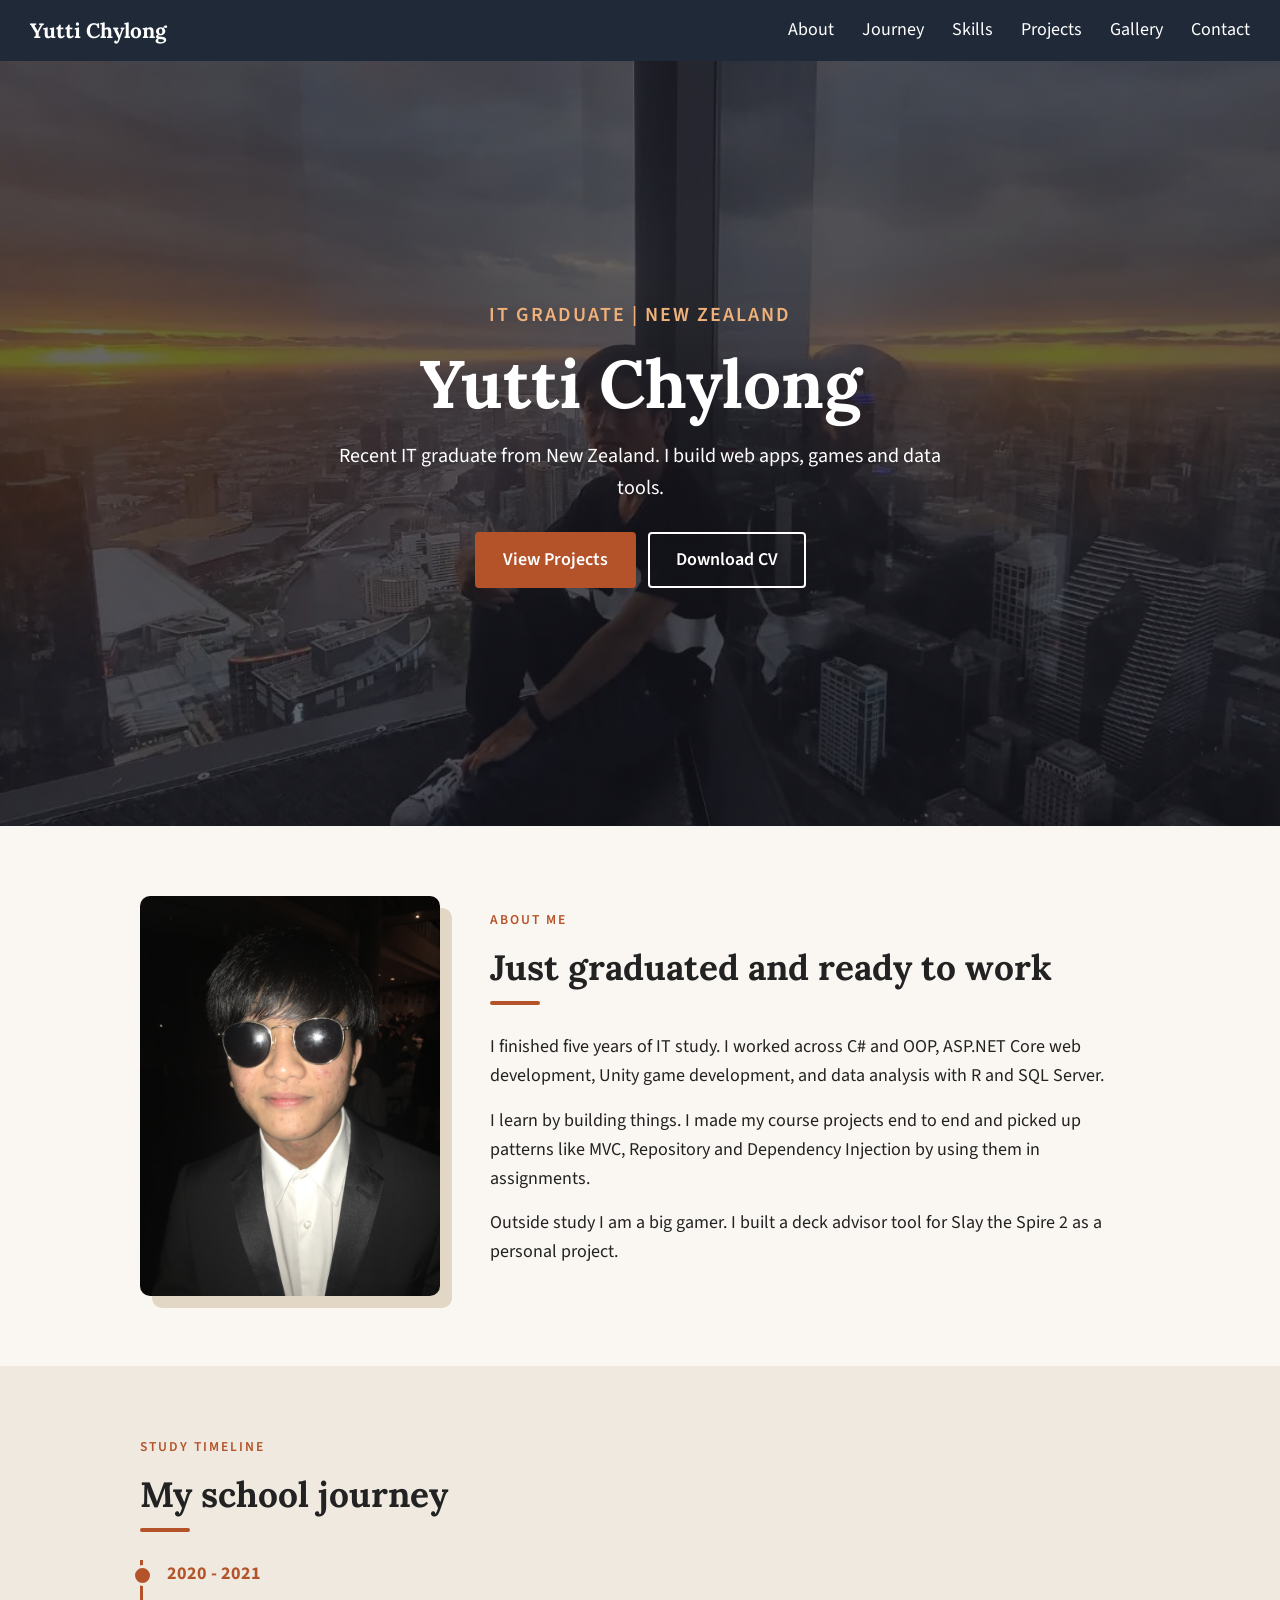
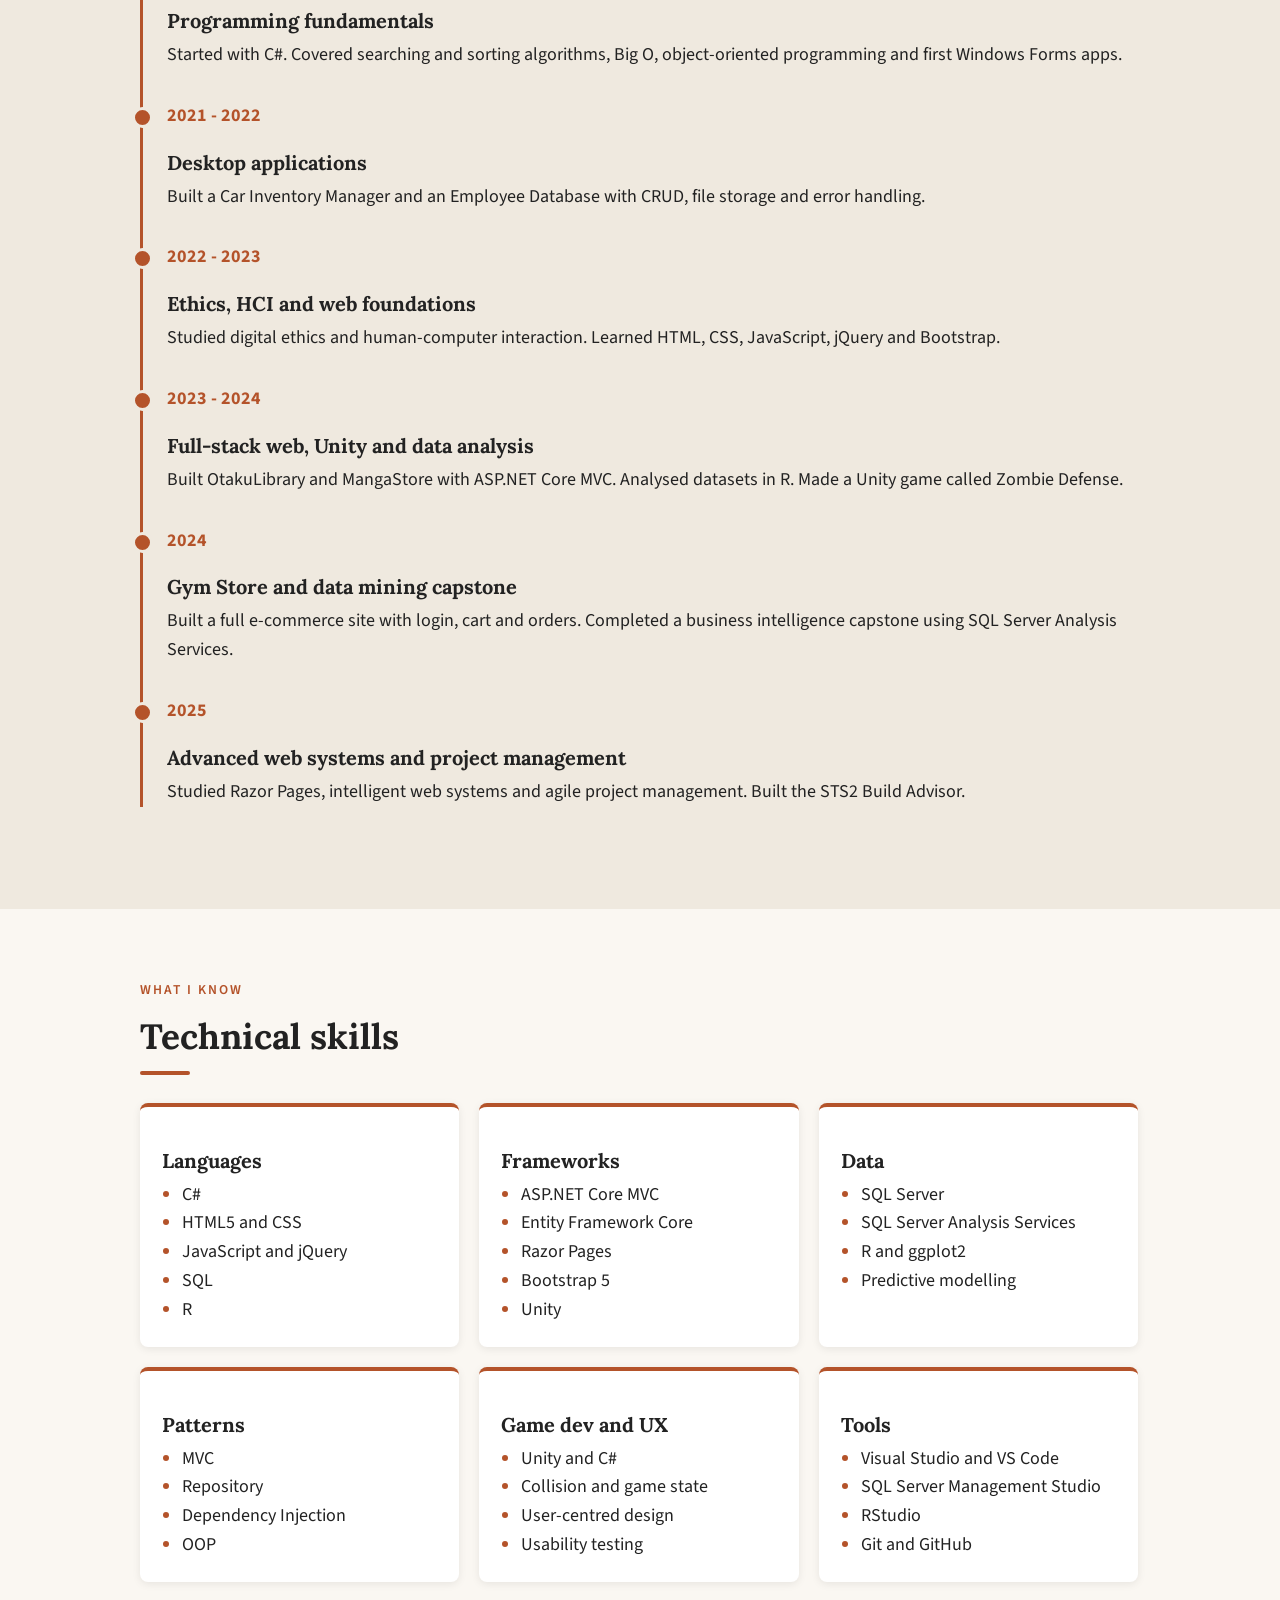
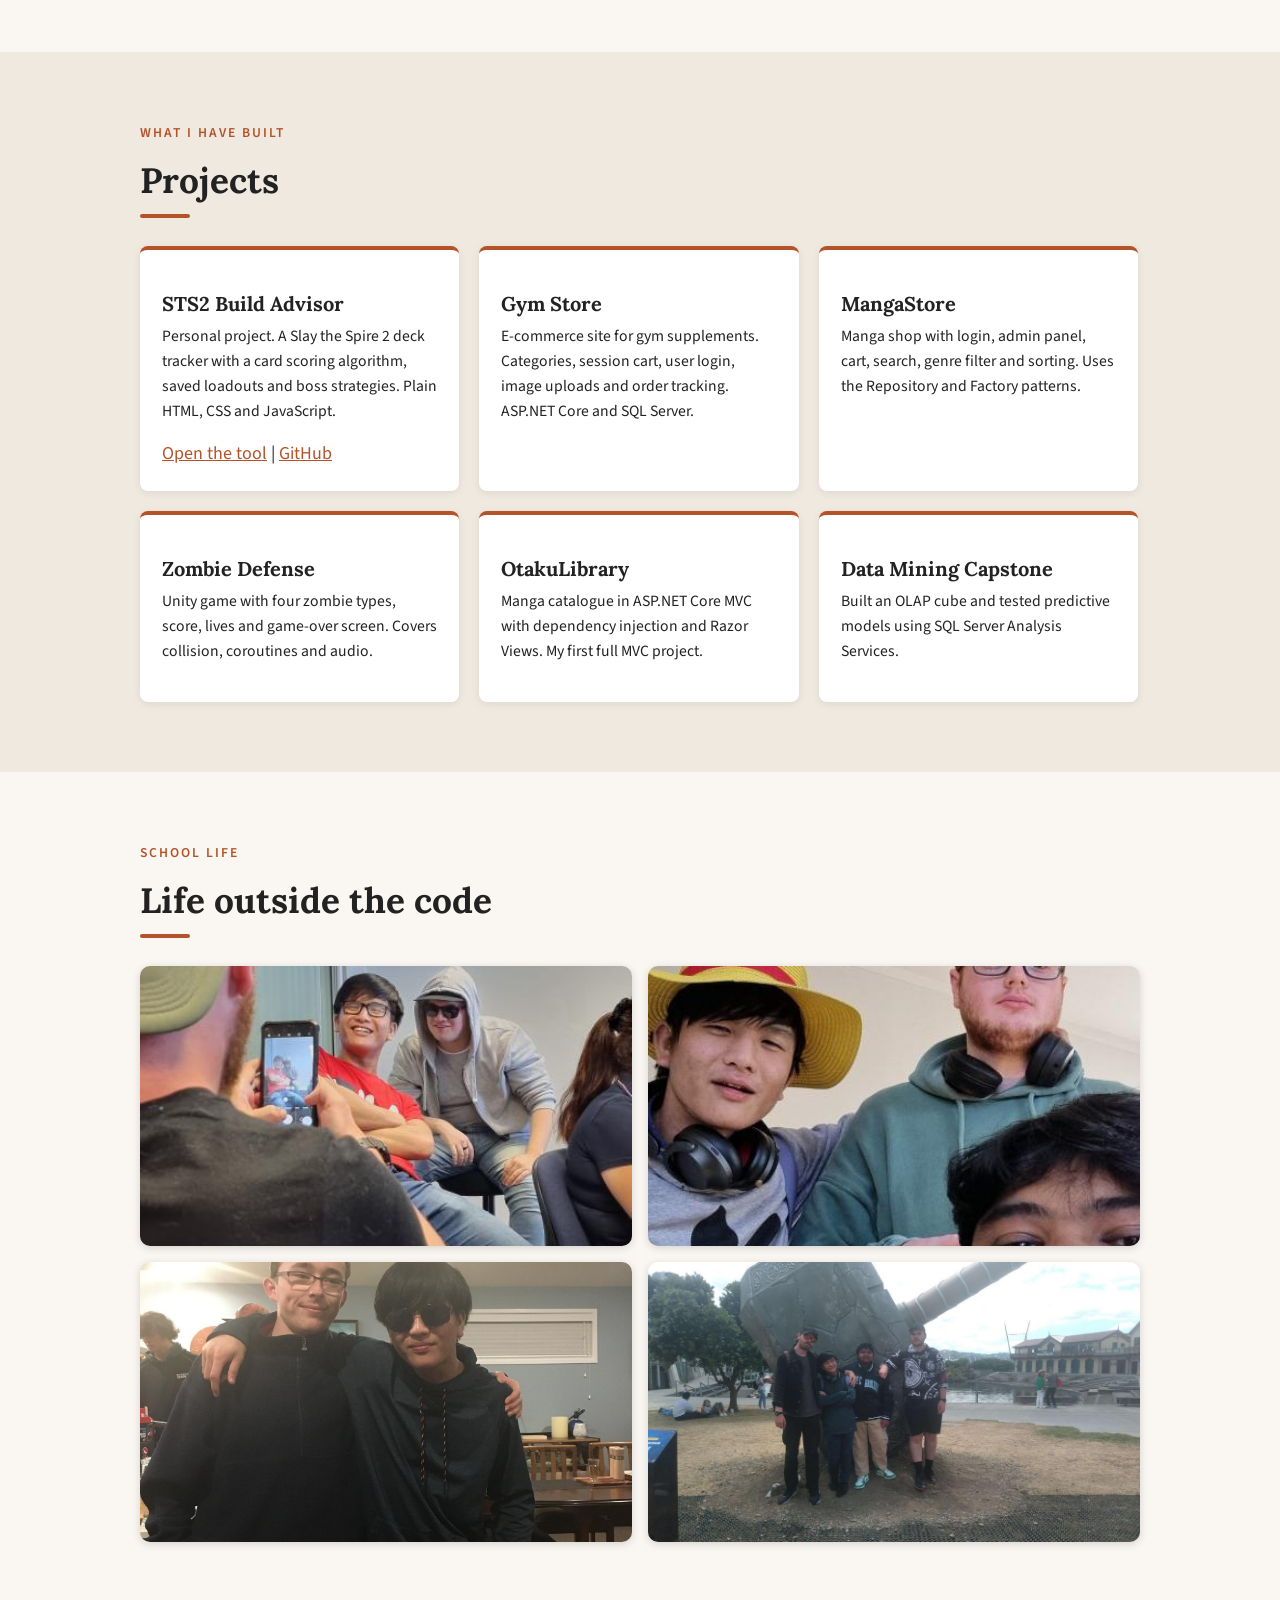
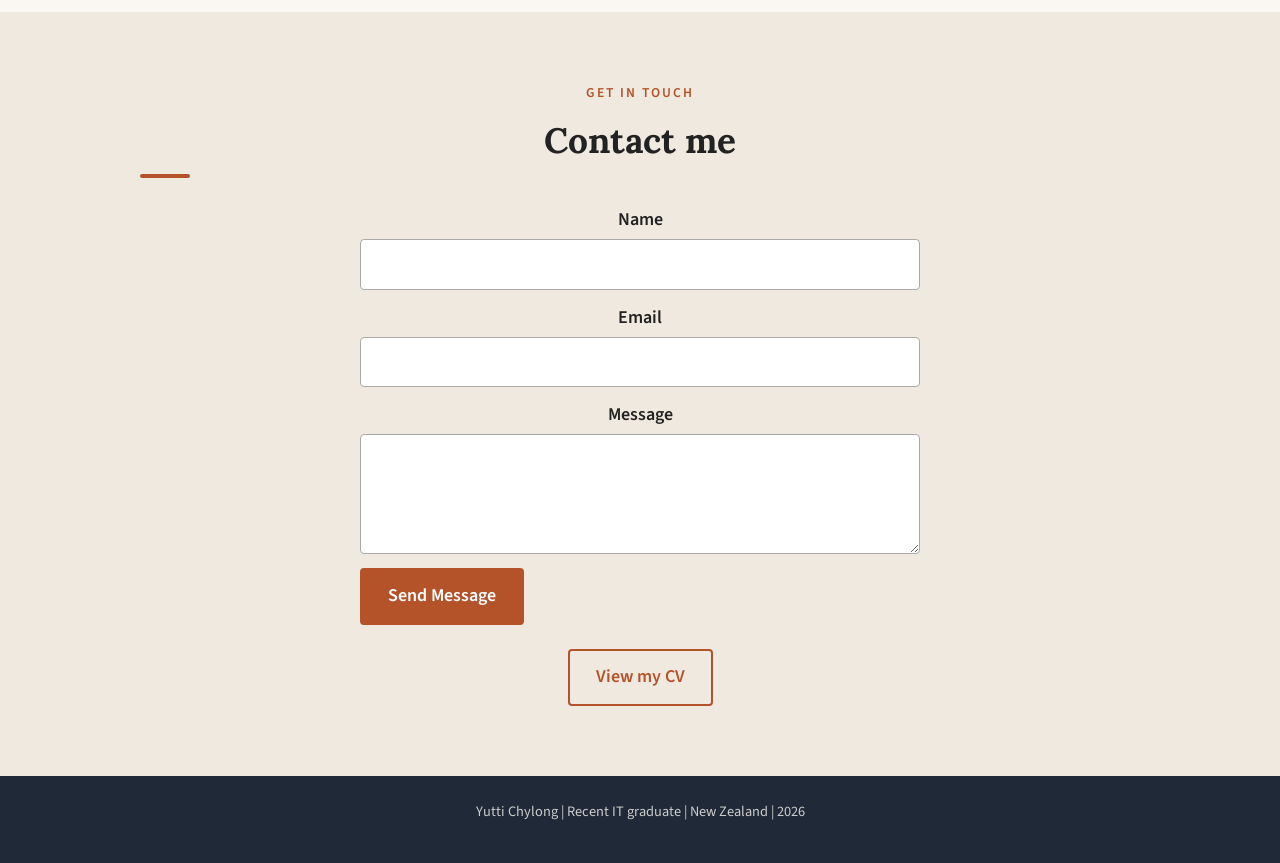
==== commit fce1ff90: "Refine portfolio hero styling This update improves the landing page presentation by adding a small h" ====
--- a/index.html
+++ b/index.html
@@ -30,6 +30,7 @@
 
   <!-- HERO: REQ <h1> (one per page), <p>, class="hero" -->
   <div class="hero">
+    <p class="small-label">IT graduate | New Zealand</p>
     <h1>Yutti Chylong</h1>
     <p>Recent IT graduate from New Zealand. I build web apps, games and data tools.</p>
     <div class="buttons">
--- a/style.css
+++ b/style.css
@@ -2,6 +2,8 @@
    Portfolio stylesheet
    Search for "REQ:" to find each assignment requirement.
    ========================================================== */
+
+* { box-sizing: border-box; }
 
 /* ---------- REQ: Font stylisation ----------
    Two Google Fonts: Lora for headings, Source Sans 3 for body text.
@@ -17,8 +19,9 @@
   font-weight: 700;
   line-height: 1.2;
 }
-h1 { font-size: 3rem; }
-h2 { font-size: 2rem; margin-bottom: 20px; }
+h1 { font-size: 4.2rem; margin: 0 0 16px; }
+h2 { font-size: 2.2rem; margin: 4px 0 28px; }
+h2::after { content: ''; display: block; width: 50px; height: 4px; background: #b4532a; margin-top: 12px; border-radius: 2px; }
 h3 { font-size: 1.25rem; margin-bottom: 8px; }
 .small-label {
   font-size: 0.85rem;
@@ -69,7 +72,7 @@
 }
 .nav a { color: white; text-decoration: none; margin-left: 24px; }
 .nav a:hover { color: #f0b27a; }
-.nav .logo { font-family: 'Lora', serif; font-weight: 700; font-size: 1.2rem; margin: 0; }
+.nav .logo { font-family: 'Lora', serif; font-weight: 700; font-size: 1.3rem; margin: 0; color: white; }
 
 .hero {
   display: flex;
@@ -80,7 +83,8 @@
   min-height: 85vh;
   padding: 40px 20px;
 }
-.hero p { max-width: 600px; font-size: 1.2rem; }
+.hero p { max-width: 620px; font-size: 1.25rem; margin-bottom: 28px; }
+.hero .small-label { color: #f0b27a; margin-bottom: 12px; }
 
 .about {
   display: flex;
@@ -106,22 +110,27 @@
   width: 300px;
   height: 400px;
   object-fit: cover;
-  border-radius: 6px;
+  border-radius: 10px;
+  box-shadow: 12px 12px 0 #e2d6c4;
 }
 .card {
   width: calc(33.333% - 14px);   /* three per row */
   min-height: 180px;
   background: white;
-  border: 1px solid #ddd;
-  border-radius: 6px;
-  padding: 20px;
+  border-top: 4px solid #b4532a;
+  border-radius: 8px;
+  padding: 22px;
+  box-shadow: 0 2px 8px rgba(0, 0, 0, 0.08);
 }
 .card ul { margin: 0; padding-left: 20px; }
+.card li::marker { color: #b4532a; }
+.card p { font-size: 0.98rem; }
 .gallery img {
   width: calc(50% - 8px);        /* two per row */
   height: 280px;
   object-fit: cover;
-  border-radius: 6px;
+  border-radius: 10px;
+  box-shadow: 0 2px 8px rgba(0, 0, 0, 0.15);
 }
 
 /* ---------- Buttons ---------- */
@@ -144,7 +153,19 @@
 
 /* ---------- Timeline (school journey) ---------- */
 .timeline { border-left: 3px solid #b4532a; padding-left: 24px; }
-.timeline .entry { margin-bottom: 28px; }
+.timeline .entry { margin-bottom: 32px; position: relative; }
+.timeline .entry::before {
+  content: '';
+  position: absolute;
+  left: -35px;
+  top: 5px;
+  width: 15px;
+  height: 15px;
+  background: #b4532a;
+  border: 3px solid #efe9df;
+  border-radius: 50%;
+}
+.timeline .entry p { margin-bottom: 4px; }
 .timeline .year { font-weight: 700; color: #b4532a; }
 
 /* ---------- Contact form ---------- */
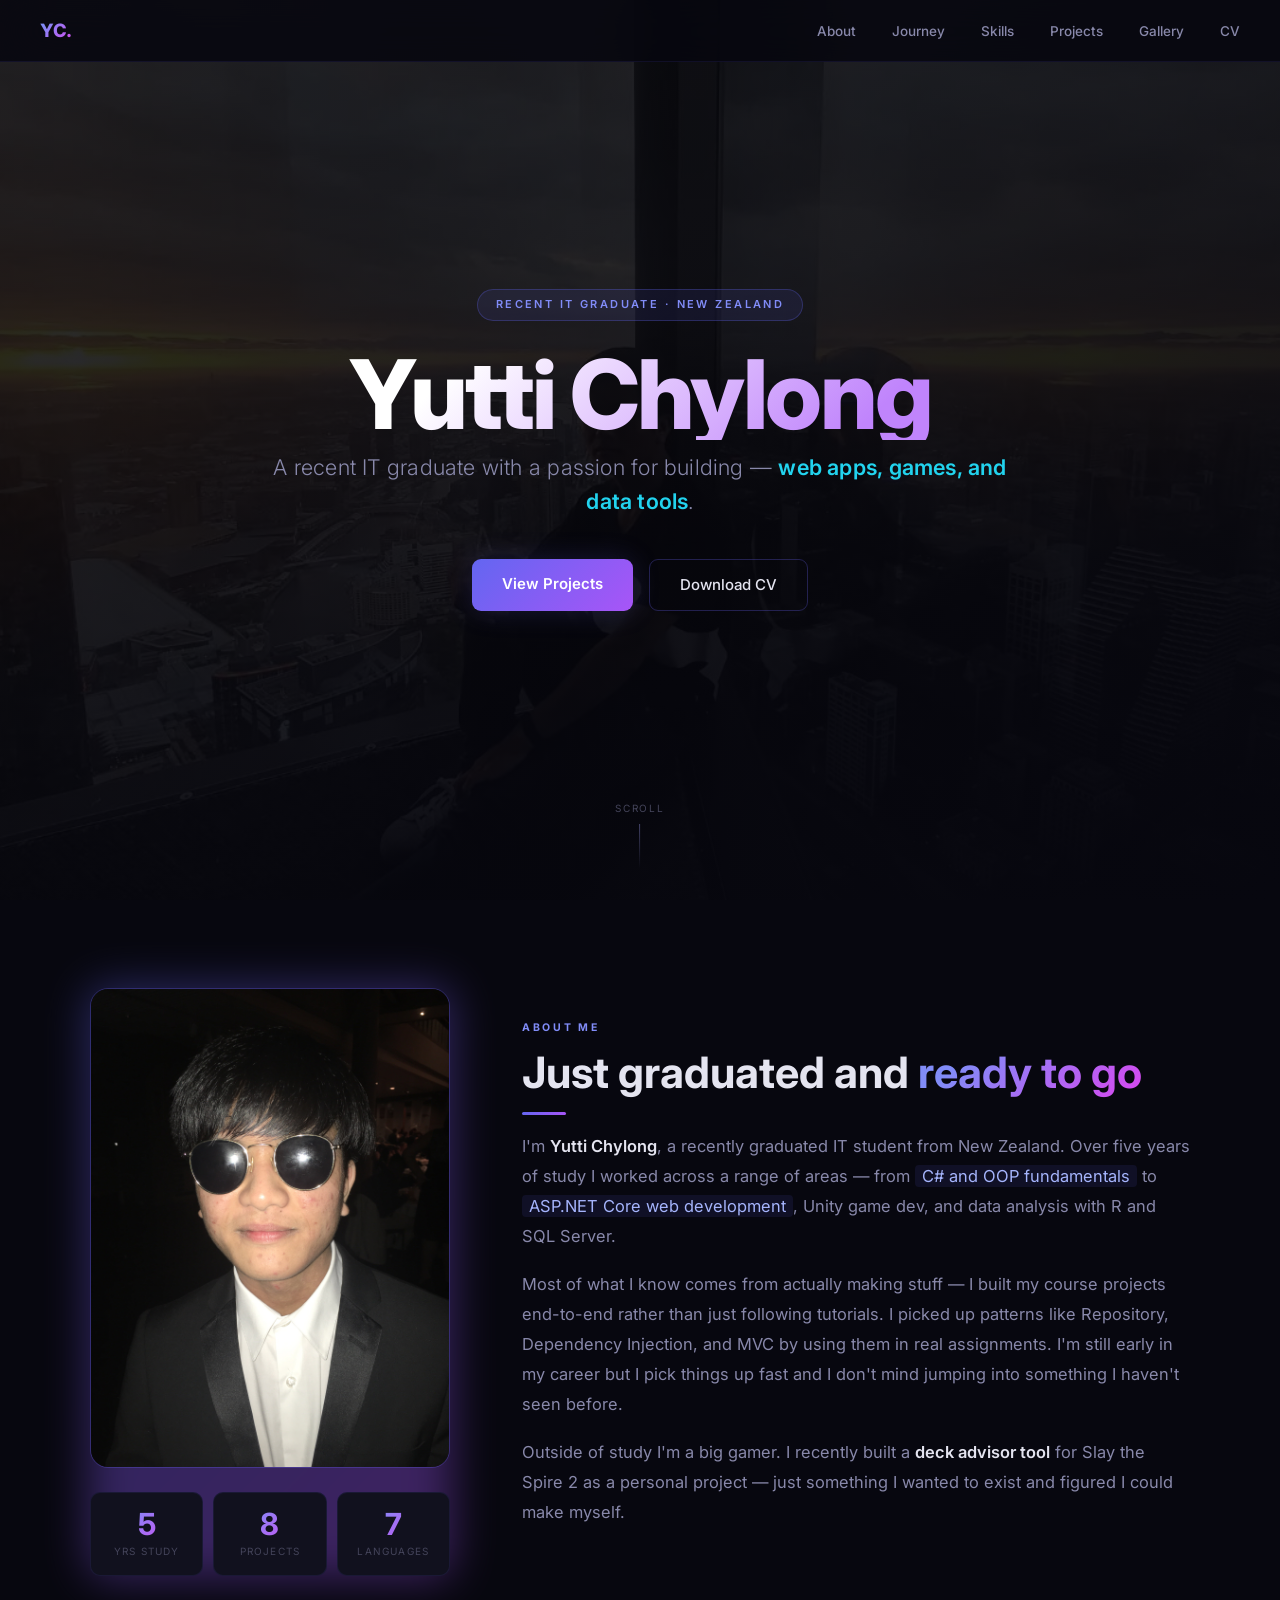
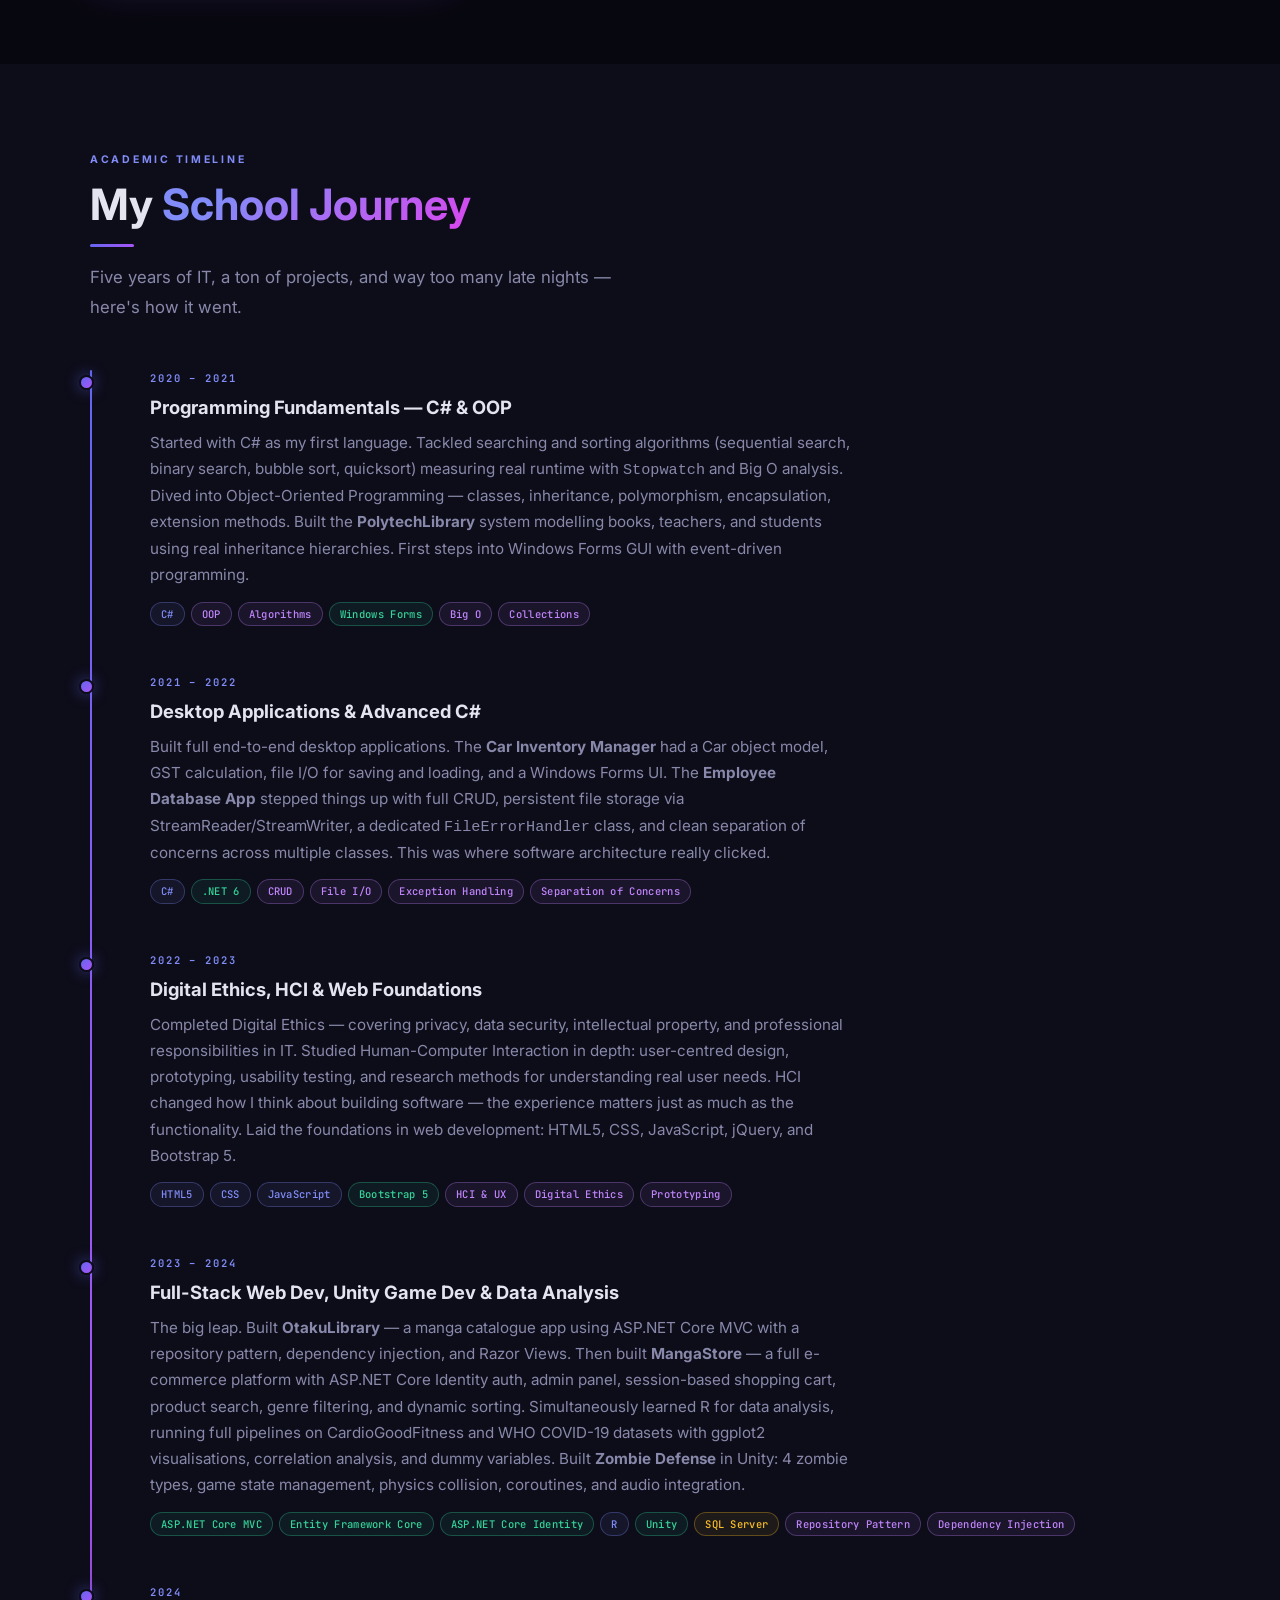
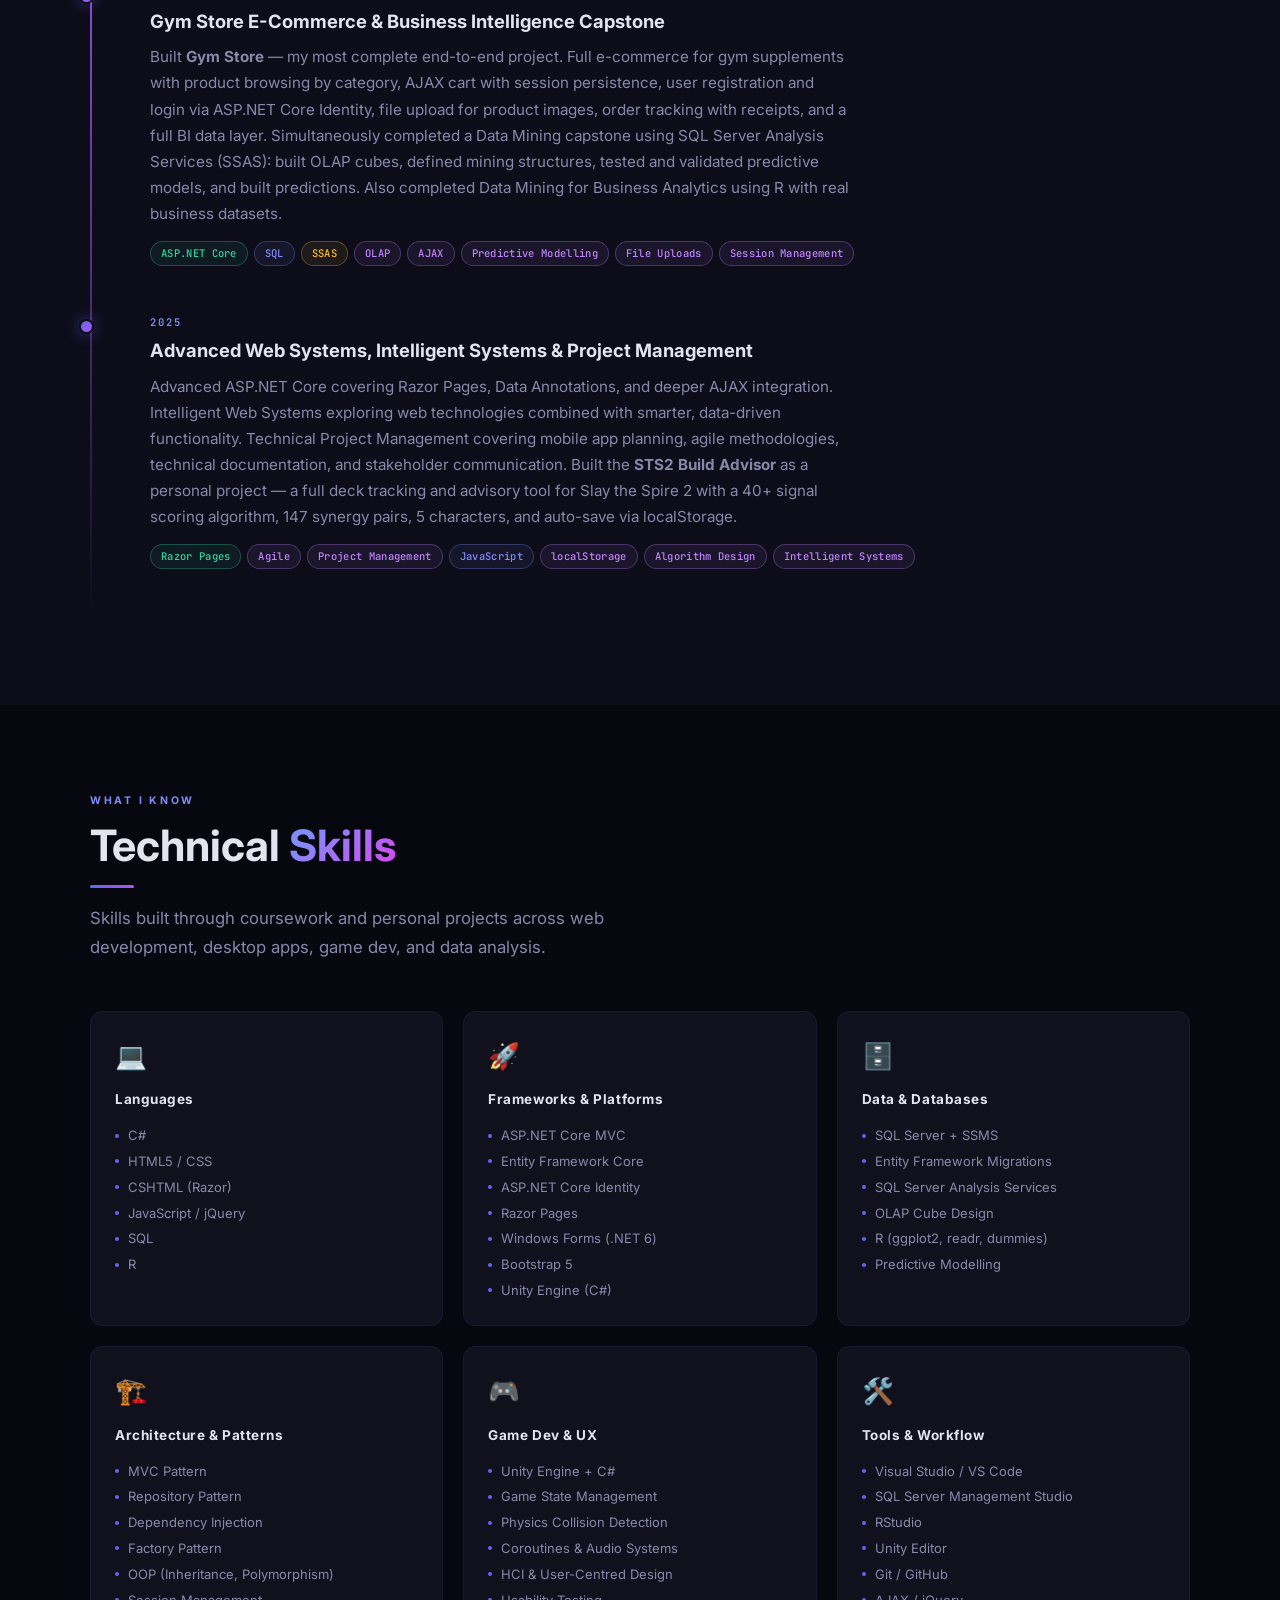
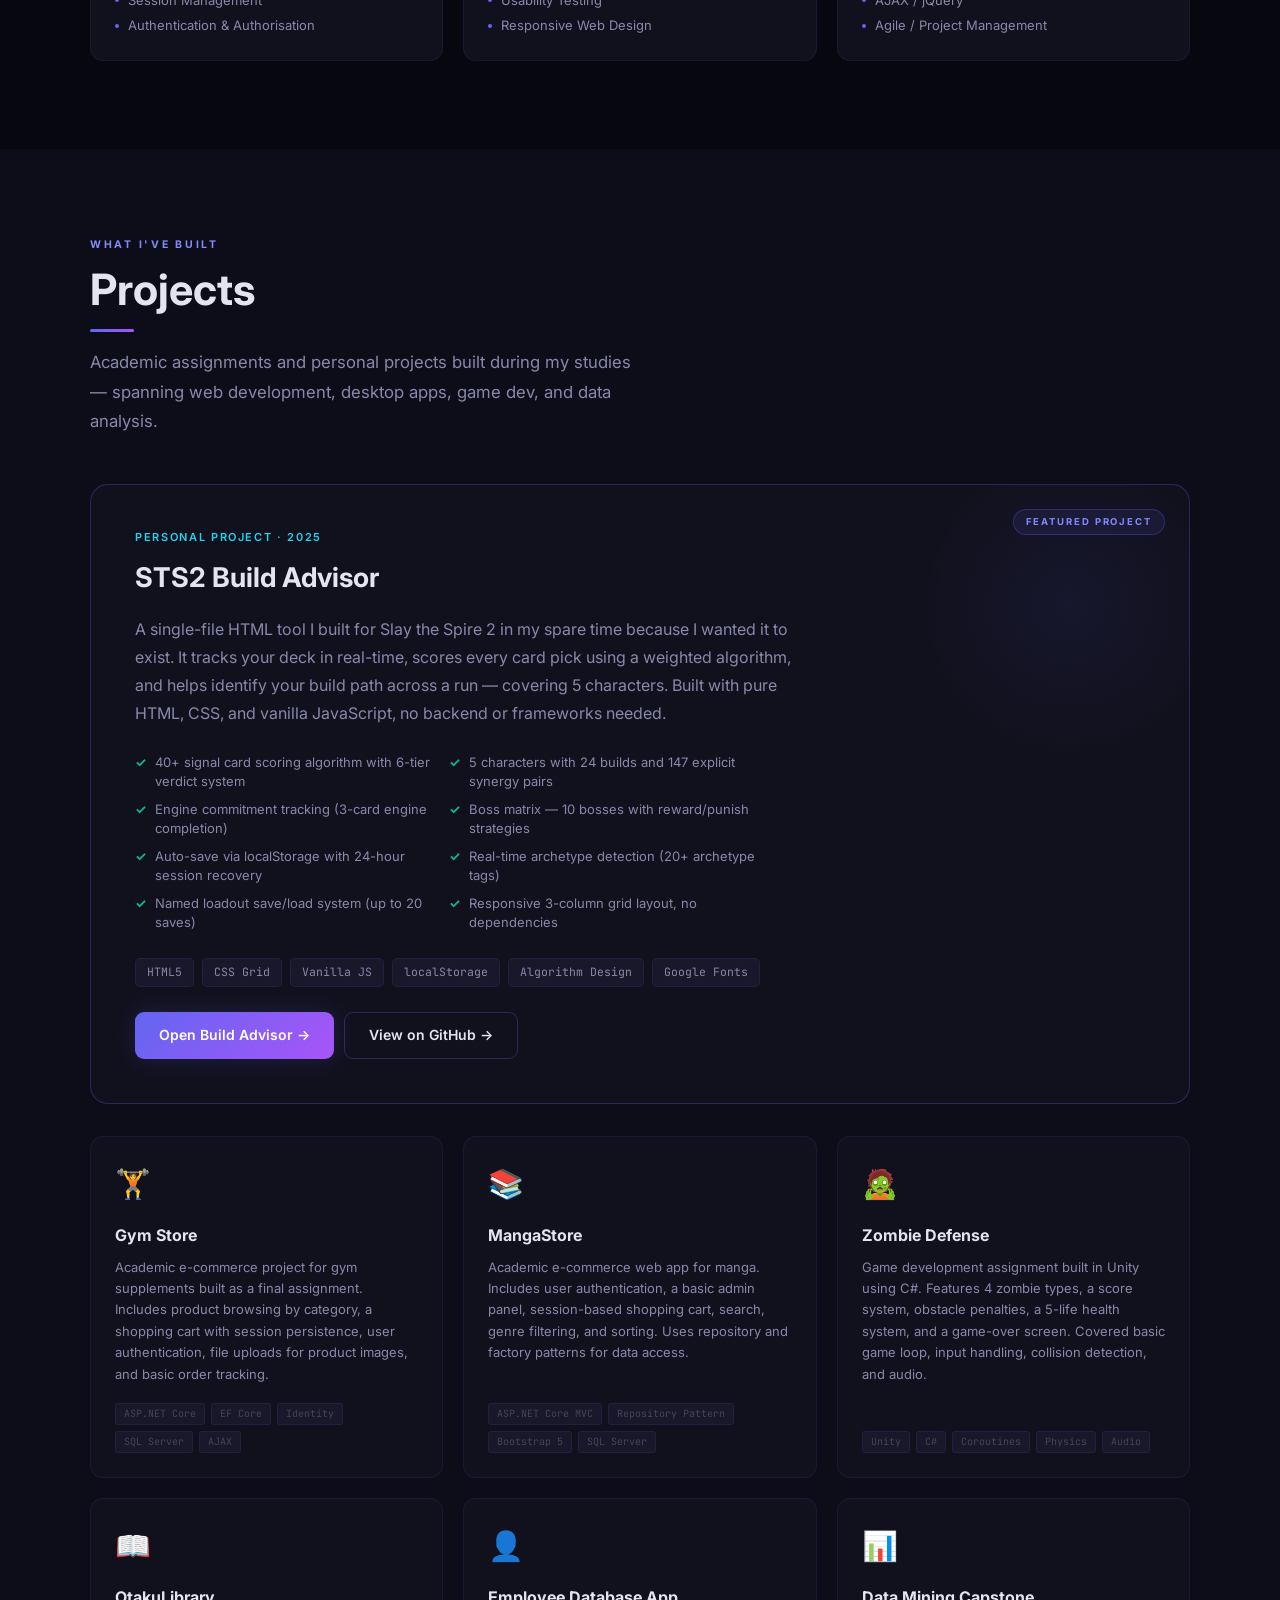
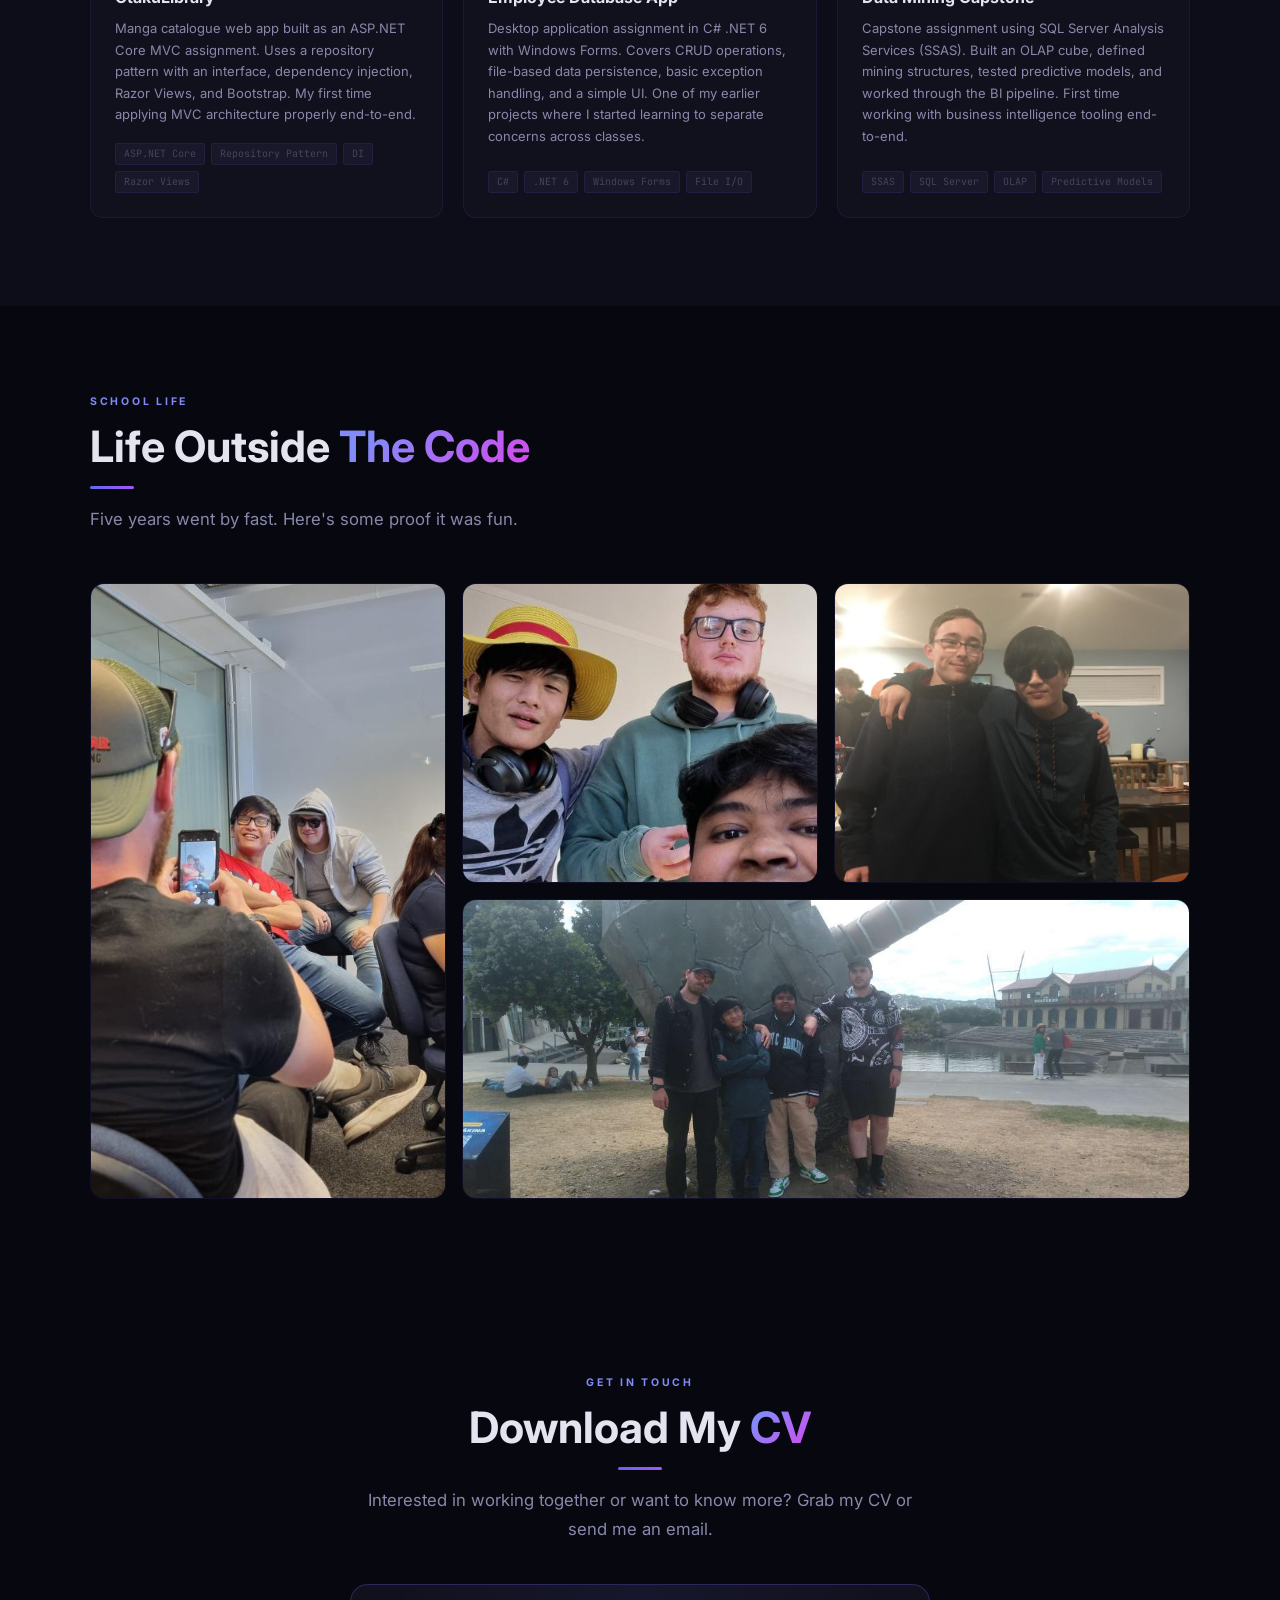
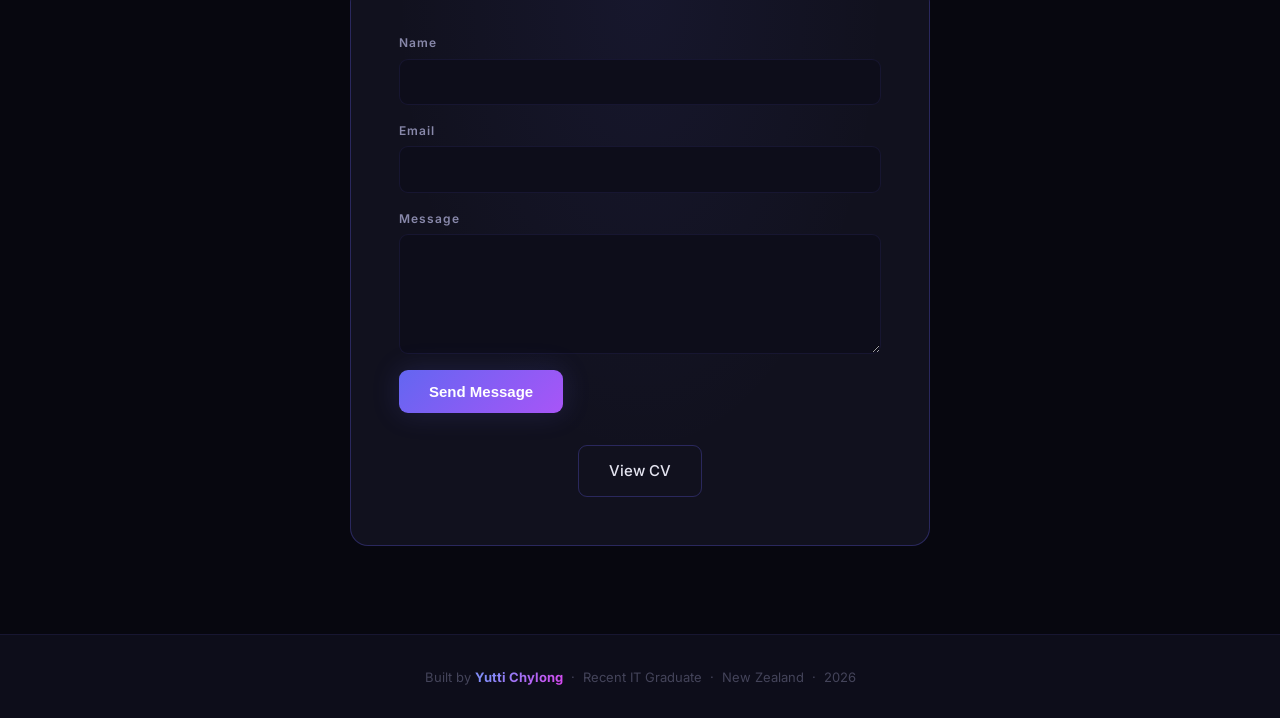
==== commit c9bba8b2: "Redesign portfolio landing page This commit reworks the portfolio into a modern single-page design w" ====
--- a/index.html
+++ b/index.html
@@ -1,249 +1,912 @@
 <!DOCTYPE html>
 <html lang="en">
-
-<!-- REQ: <head> tag - page title, character set, fonts and the stylesheet link -->
 <head>
-  <meta charset="UTF-8">
-  <meta name="viewport" content="width=device-width, initial-scale=1.0">
-  <title>Yutti Chylong - IT Graduate Portfolio</title>
-  <link rel="preconnect" href="https://fonts.googleapis.com">
-  <link rel="preconnect" href="https://fonts.gstatic.com" crossorigin>
-  <link href="https://fonts.googleapis.com/css2?family=Lora:wght@700&family=Source+Sans+3:wght@400;600;700&display=swap" rel="stylesheet">
-  <link rel="stylesheet" href="style.css">
+<meta charset="UTF-8">
+<meta name="viewport" content="width=device-width, initial-scale=1.0">
+<title>Yutti Chylong — IT Developer & Student</title>
+<link rel="preconnect" href="https://fonts.googleapis.com">
+<link rel="preconnect" href="https://fonts.gstatic.com" crossorigin>
+<link href="https://fonts.googleapis.com/css2?family=Inter:wght@300;400;500;600;700;800&family=JetBrains+Mono:wght@400;500&display=swap" rel="stylesheet">
+<style>
+/* ===== RESET & VARIABLES ===== */
+*, *::before, *::after { box-sizing: border-box; margin: 0; padding: 0; }
+:root {
+  --bg: #07070f;
+  --bg2: #0d0d1a;
+  --surface: #11111e;
+  --surface2: #18182a;
+  --border: rgba(110, 100, 255, 0.1);
+  --border-bright: rgba(110, 100, 255, 0.28);
+  --accent: #6366f1;
+  --accent2: #a855f7;
+  --teal: #22d3ee;
+  --glow: rgba(99, 102, 241, 0.18);
+  --text: #e4e4f0;
+  --text-dim: #8888aa;
+  --text-muted: #44445a;
+  --green: #10b981;
+  --amber: #f59e0b;
+  --gradient: linear-gradient(135deg, #6366f1, #a855f7);
+  --gradient-text: linear-gradient(135deg, #818cf8 20%, #d946ef 100%);
+}
+html { scroll-behavior: smooth; }
+body {
+  background: var(--bg);
+  color: var(--text);
+  font-family: 'Inter', -apple-system, BlinkMacSystemFont, sans-serif;
+  font-size: 16px;
+  line-height: 1.6;
+  overflow-x: hidden;
+}
+img { max-width: 100%; height: auto; display: block; }
+a { color: inherit; text-decoration: none; }
+::-webkit-scrollbar { width: 5px; }
+::-webkit-scrollbar-track { background: var(--bg2); }
+::-webkit-scrollbar-thumb { background: var(--border-bright); border-radius: 3px; }
+
+/* ===== NAV ===== */
+nav {
+  position: fixed; top: 0; left: 0; right: 0; z-index: 1000;
+  padding: 1rem 2.5rem;
+  display: flex; align-items: center; justify-content: space-between;
+  background: rgba(7, 7, 15, 0.85);
+  backdrop-filter: blur(24px);
+  border-bottom: 1px solid var(--border);
+}
+.nav-logo {
+  font-weight: 800; font-size: 1.15rem;
+  background: var(--gradient-text);
+  -webkit-background-clip: text; -webkit-text-fill-color: transparent; background-clip: text;
+  letter-spacing: -0.02em;
+}
+.nav-links { display: flex; gap: 2.25rem; list-style: none; }
+.nav-links a { font-size: 13.5px; color: var(--text-dim); font-weight: 500; transition: color 0.2s; }
+.nav-links a:hover, .nav-links a.active { color: var(--text); }
+.nav-links a.active { color: #818cf8; }
+
+/* ===== HERO ===== */
+.hero {
+  min-height: 100vh; position: relative;
+  display: flex; align-items: center; justify-content: center; overflow: hidden;
+}
+.hero-bg {
+  position: absolute; inset: 0;
+  background: url('Photoes/36065-10235-16605-54939-28997.webp') center/cover no-repeat;
+  filter: brightness(0.28) saturate(0.7);
+  transform: scale(1.04);
+}
+.hero-overlay {
+  position: absolute; inset: 0;
+  background: linear-gradient(160deg, rgba(7,7,15,0.3) 0%, rgba(7,7,15,0.6) 50%, var(--bg) 100%);
+}
+.hero-content {
+  position: relative; z-index: 1;
+  text-align: center; padding: 2rem;
+  max-width: 820px;
+  animation: fadeUp 0.9s cubic-bezier(0.22, 1, 0.36, 1) both;
+}
+.hero-tag {
+  display: inline-block;
+  font-size: 11px; font-weight: 600; letter-spacing: 0.22em; text-transform: uppercase;
+  color: #818cf8;
+  background: rgba(99, 102, 241, 0.1);
+  border: 1px solid rgba(99, 102, 241, 0.28);
+  padding: 6px 18px; border-radius: 100px; margin-bottom: 1.75rem;
+}
+.hero-name {
+  font-size: clamp(3.2rem, 9vw, 6rem); font-weight: 800; line-height: 0.95;
+  margin-bottom: 0.6rem; letter-spacing: -0.03em;
+  background: linear-gradient(135deg, #fff 25%, #c084fc 80%);
+  -webkit-background-clip: text; -webkit-text-fill-color: transparent; background-clip: text;
+}
+.hero-title {
+  font-size: clamp(1rem, 2.5vw, 1.35rem); color: var(--text-dim);
+  font-weight: 300; margin-bottom: 2.5rem; letter-spacing: 0.01em;
+}
+.hero-title strong { color: var(--teal); font-weight: 600; }
+.hero-ctas { display: flex; gap: 1rem; justify-content: center; flex-wrap: wrap; }
+.btn-primary {
+  padding: 13px 30px;
+  background: var(--gradient); color: white;
+  border-radius: 9px; font-weight: 600; font-size: 15px;
+  transition: all 0.22s; box-shadow: 0 0 28px var(--glow);
+  border: none; cursor: pointer;
+}
+.btn-primary:hover { transform: translateY(-3px); box-shadow: 0 0 40px rgba(99,102,241,0.4); }
+.btn-outline {
+  padding: 13px 30px; background: transparent; color: var(--text);
+  border: 1px solid var(--border-bright); border-radius: 9px;
+  font-weight: 500; font-size: 15px; transition: all 0.22s; cursor: pointer;
+}
+.btn-outline:hover { background: var(--surface); border-color: #818cf8; color: #818cf8; }
+.hero-scroll {
+  position: absolute; bottom: 2rem; left: 50%; transform: translateX(-50%);
+  display: flex; flex-direction: column; align-items: center; gap: 8px;
+  color: var(--text-muted); font-size: 10px; letter-spacing: 0.18em; text-transform: uppercase;
+  animation: scrollBounce 2.5s ease-in-out infinite;
+}
+.hero-scroll::after {
+  content: ''; width: 1px; height: 44px;
+  background: linear-gradient(to bottom, rgba(130,130,200,0.5), transparent);
+}
+
+/* ===== SECTION SHARED ===== */
+section { padding: 5.5rem 2rem; }
+.container { max-width: 1100px; margin: 0 auto; }
+.s-label {
+  font-size: 10.5px; font-weight: 700; letter-spacing: 0.26em;
+  text-transform: uppercase; color: #818cf8; margin-bottom: 0.7rem;
+}
+.s-title {
+  font-size: clamp(1.9rem, 4vw, 2.7rem); font-weight: 700;
+  line-height: 1.15; margin-bottom: 0.9rem;
+}
+.s-title span {
+  background: var(--gradient-text);
+  -webkit-background-clip: text; -webkit-text-fill-color: transparent; background-clip: text;
+}
+.s-sub { font-size: 1.05rem; color: var(--text-dim); max-width: 560px; margin-bottom: 3rem; line-height: 1.75; }
+.bar { width: 44px; height: 3px; background: var(--gradient); border-radius: 2px; margin-bottom: 1rem; }
+
+/* ===== ABOUT ===== */
+.about-grid {
+  display: grid; grid-template-columns: 360px 1fr;
+  gap: 4.5rem; align-items: center;
+}
+.photo-wrap { position: relative; }
+.about-img {
+  width: 100%; aspect-ratio: 3/4; object-fit: cover; object-position: top center;
+  border-radius: 18px; border: 1px solid var(--border-bright);
+}
+.photo-glow {
+  position: absolute; inset: -3px; border-radius: 21px;
+  background: var(--gradient); z-index: -1; opacity: 0.35; filter: blur(22px);
+}
+.stat-row { display: grid; grid-template-columns: repeat(3, 1fr); gap: 10px; margin-top: 1.5rem; }
+.stat-box {
+  background: var(--surface); border: 1px solid var(--border);
+  border-radius: 10px; padding: 1rem; text-align: center;
+}
+.stat-num {
+  font-size: 1.9rem; font-weight: 700;
+  background: var(--gradient-text);
+  -webkit-background-clip: text; -webkit-text-fill-color: transparent; background-clip: text;
+  line-height: 1;
+}
+.stat-lbl { font-size: 10px; color: var(--text-muted); letter-spacing: 0.12em; text-transform: uppercase; margin-top: 4px; }
+.about-body p { color: var(--text-dim); margin-bottom: 1.1rem; font-size: 1.03rem; line-height: 1.82; }
+.about-body p strong { color: var(--text); font-weight: 600; }
+.hl { display: inline; background: rgba(99,102,241,0.1); padding: 1px 7px; border-radius: 4px; color: #a5b4fc; }
+
+/* ===== JOURNEY ===== */
+#journey { background: var(--bg2); }
+.timeline { position: relative; padding-left: 1.75rem; }
+.timeline::before {
+  content: ''; position: absolute; left: 0; top: 0; bottom: 0; width: 2px;
+  background: linear-gradient(to bottom, #6366f1, #a855f7 60%, transparent);
+  border-radius: 2px;
+}
+.tl-item {
+  position: relative; padding-bottom: 3rem; padding-left: 2rem;
+  opacity: 0; transform: translateX(-18px); transition: opacity 0.55s ease, transform 0.55s ease;
+}
+.tl-item.visible { opacity: 1; transform: translateX(0); }
+.tl-dot {
+  position: absolute; left: -2.45rem; top: 5px;
+  width: 15px; height: 15px;
+  background: var(--gradient); border-radius: 50%;
+  border: 2px solid var(--bg2); box-shadow: 0 0 14px rgba(99,102,241,0.5);
+}
+.tl-period {
+  font-size: 10.5px; font-weight: 600; letter-spacing: 0.18em;
+  text-transform: uppercase; color: #818cf8; margin-bottom: 0.35rem;
+  font-family: 'JetBrains Mono', monospace;
+}
+.tl-heading { font-size: 1.15rem; font-weight: 700; margin-bottom: 0.5rem; }
+.tl-body { color: var(--text-dim); font-size: 0.95rem; line-height: 1.72; max-width: 700px; }
+.tl-tags { display: flex; flex-wrap: wrap; gap: 6px; margin-top: 0.85rem; }
+.tag {
+  font-size: 10.5px; font-weight: 500; padding: 3px 10px; border-radius: 100px;
+  border: 1px solid; font-family: 'JetBrains Mono', monospace; letter-spacing: 0.03em;
+}
+.tl { color: #818cf8; border-color: rgba(129,140,248,0.3); background: rgba(129,140,248,0.07); }
+.tf { color: #34d399; border-color: rgba(52,211,153,0.3); background: rgba(52,211,153,0.07); }
+.tt { color: #fbbf24; border-color: rgba(251,191,36,0.3); background: rgba(251,191,36,0.07); }
+.tc { color: #c084fc; border-color: rgba(192,132,252,0.3); background: rgba(192,132,252,0.07); }
+
+/* ===== SKILLS ===== */
+.skills-grid { display: grid; grid-template-columns: repeat(3, 1fr); gap: 1.25rem; }
+.skill-card {
+  background: var(--surface); border: 1px solid var(--border);
+  border-radius: 13px; padding: 1.5rem; transition: all 0.22s;
+}
+.skill-card:hover { border-color: var(--border-bright); transform: translateY(-5px); box-shadow: 0 10px 36px rgba(0,0,0,0.35); }
+.sk-icon { font-size: 1.6rem; margin-bottom: 0.8rem; }
+.sk-title { font-size: 13.5px; font-weight: 700; letter-spacing: 0.04em; margin-bottom: 0.9rem; }
+.sk-list { list-style: none; display: flex; flex-direction: column; gap: 5px; }
+.sk-list li { font-size: 13px; color: var(--text-dim); display: flex; align-items: center; gap: 9px; }
+.sk-list li::before { content: ''; width: 4px; height: 4px; border-radius: 50%; background: #6366f1; flex-shrink: 0; }
+
+/* ===== PROJECTS ===== */
+#projects { background: var(--bg2); }
+.featured {
+  background: var(--surface); border: 1px solid var(--border-bright);
+  border-radius: 18px; padding: 2.75rem; margin-bottom: 2rem;
+  position: relative; overflow: hidden;
+}
+.featured::before {
+  content: 'FEATURED PROJECT';
+  position: absolute; top: 1.5rem; right: 1.5rem;
+  font-size: 9.5px; font-weight: 700; letter-spacing: 0.2em;
+  color: #818cf8; background: rgba(99,102,241,0.1);
+  border: 1px solid rgba(99,102,241,0.28);
+  padding: 4px 12px; border-radius: 100px;
+}
+.featured::after {
+  content: ''; position: absolute; top: -40px; right: -40px;
+  width: 320px; height: 320px;
+  background: radial-gradient(circle, rgba(99,102,241,0.07), transparent 65%);
+  pointer-events: none;
+}
+.proj-badge {
+  font-size: 11px; font-weight: 600; letter-spacing: 0.15em; text-transform: uppercase;
+  color: var(--teal); margin-bottom: 0.55rem;
+}
+.proj-title { font-size: 1.7rem; font-weight: 700; margin-bottom: 1rem; }
+.proj-desc { color: var(--text-dim); font-size: 1rem; line-height: 1.75; margin-bottom: 1.6rem; max-width: 680px; }
+.proj-features {
+  display: grid; grid-template-columns: repeat(2, 1fr);
+  gap: 8px; margin-bottom: 1.6rem; max-width: 620px;
+}
+.proj-feat {
+  font-size: 13px; color: var(--text-dim);
+  display: flex; align-items: flex-start; gap: 9px; line-height: 1.5;
+}
+.proj-feat::before { content: '✓'; color: var(--green); font-weight: 700; flex-shrink: 0; }
+.proj-tech { display: flex; flex-wrap: wrap; gap: 8px; margin-bottom: 1.6rem; }
+.chip {
+  font-size: 11.5px; font-family: 'JetBrains Mono', monospace;
+  padding: 4px 11px; background: var(--surface2);
+  border: 1px solid var(--border); border-radius: 5px; color: var(--text-dim);
+}
+.proj-link {
+  display: inline-flex; align-items: center; gap: 8px;
+  padding: 11px 24px; background: var(--gradient);
+  color: white; border-radius: 9px; font-size: 14px; font-weight: 600;
+  transition: all 0.22s; box-shadow: 0 0 22px var(--glow);
+}
+.proj-link:hover { transform: translateY(-2px); box-shadow: 0 0 36px rgba(99,102,241,0.38); }
+.projects-grid { display: grid; grid-template-columns: repeat(3, 1fr); gap: 1.25rem; }
+.proj-card {
+  background: var(--surface); border: 1px solid var(--border);
+  border-radius: 13px; padding: 1.5rem; transition: all 0.22s;
+  display: flex; flex-direction: column;
+}
+.proj-card:hover { border-color: var(--border-bright); transform: translateY(-5px); box-shadow: 0 10px 36px rgba(0,0,0,0.3); }
+.pc-icon { font-size: 1.8rem; margin-bottom: 1rem; }
+.pc-title { font-size: 1rem; font-weight: 700; margin-bottom: 0.5rem; }
+.pc-desc { font-size: 13px; color: var(--text-dim); line-height: 1.65; flex: 1; margin-bottom: 1.1rem; }
+.pc-tech { display: flex; flex-wrap: wrap; gap: 6px; }
+.mini { font-size: 10px; font-family: 'JetBrains Mono', monospace; padding: 2px 8px; background: var(--surface2); border: 1px solid var(--border); border-radius: 3px; color: var(--text-muted); }
+
+/* ===== GALLERY ===== */
+.gallery-grid {
+  display: grid;
+  grid-template-columns: repeat(3, 1fr);
+  grid-template-rows: 300px 300px;
+  gap: 1rem;
+}
+.gal-item {
+  border-radius: 14px; overflow: hidden;
+  border: 1px solid var(--border); position: relative;
+  transition: all 0.3s; cursor: zoom-in;
+}
+.gal-item:hover { border-color: var(--border-bright); transform: scale(1.02); box-shadow: 0 10px 40px rgba(0,0,0,0.5); z-index: 2; }
+.gal-item img { width: 100%; height: 100%; object-fit: cover; transition: transform 0.5s; }
+.gal-item:hover img { transform: scale(1.06); }
+.gal-item.tall { grid-row: span 2; }
+.gal-item.wide { grid-column: span 2; }
+.gal-cap {
+  position: absolute; bottom: 0; left: 0; right: 0;
+  padding: 0.85rem 1rem;
+  background: linear-gradient(to top, rgba(0,0,0,0.82), transparent);
+  font-size: 12px; color: rgba(255,255,255,0.82);
+  opacity: 0; transition: opacity 0.3s;
+}
+.gal-item:hover .gal-cap { opacity: 1; }
+
+/* ===== CV ===== */
+.cv-wrap { text-align: center; }
+.cv-wrap .s-sub { margin: 0 auto 2.5rem; }
+.cv-card {
+  background: var(--surface); border: 1px solid var(--border-bright);
+  border-radius: 18px; padding: 3rem; max-width: 580px;
+  margin: 0 auto; position: relative; overflow: hidden;
+}
+.cv-card::before {
+  content: ''; position: absolute; inset: 0;
+  background: radial-gradient(ellipse at top, rgba(99,102,241,0.07), transparent 60%);
+  pointer-events: none;
+}
+.cv-email {
+  display: inline-block; font-family: 'JetBrains Mono', monospace;
+  font-size: 13.5px; color: var(--text-dim); margin-bottom: 2rem;
+  padding: 10px 22px; background: var(--bg2); border: 1px solid var(--border); border-radius: 9px;
+}
+.cv-btns { display: flex; gap: 1rem; justify-content: center; flex-wrap: wrap; }
+.contact-form { position: relative; display: flex; flex-direction: column; gap: 1rem; text-align: left; margin-bottom: 2rem; }
+.contact-form label { font-size: 12px; font-weight: 600; letter-spacing: 0.08em; color: var(--text-dim); display: flex; flex-direction: column; gap: 6px; }
+.contact-form input, .contact-form textarea {
+  width: 100%; padding: 11px 14px; font: inherit; font-size: 14px; color: var(--text);
+  background: var(--bg2); border: 1px solid var(--border); border-radius: 9px; transition: border-color 0.2s;
+}
+.contact-form textarea { min-height: 120px; resize: vertical; }
+.contact-form input:focus, .contact-form textarea:focus { outline: none; border-color: #818cf8; }
+.contact-form .btn-primary { align-self: flex-start; }
+
+/* ===== FOOTER ===== */
+footer {
+  background: var(--bg2); border-top: 1px solid var(--border);
+  padding: 2rem; text-align: center; color: var(--text-muted); font-size: 13px;
+}
+footer strong {
+  background: var(--gradient-text);
+  -webkit-background-clip: text; -webkit-text-fill-color: transparent; background-clip: text;
+  font-weight: 700;
+}
+
+/* ===== ANIMATIONS ===== */
+@keyframes fadeUp {
+  from { opacity: 0; transform: translateY(28px); }
+  to { opacity: 1; transform: translateY(0); }
+}
+@keyframes scrollBounce {
+  0%, 100% { transform: translateX(-50%) translateY(0); }
+  50% { transform: translateX(-50%) translateY(-10px); }
+}
+.fade-in { opacity: 0; transform: translateY(18px); transition: opacity 0.6s ease, transform 0.6s ease; }
+.fade-in.visible { opacity: 1; transform: translateY(0); }
+
+/* ===== RESPONSIVE ===== */
+@media (max-width: 960px) {
+  .about-grid { grid-template-columns: 1fr; }
+  .photo-wrap { max-width: 300px; margin: 0 auto; }
+  .skills-grid { grid-template-columns: repeat(2, 1fr); }
+  .projects-grid { grid-template-columns: repeat(2, 1fr); }
+  .proj-features { grid-template-columns: 1fr; }
+  .gallery-grid { grid-template-columns: repeat(2, 1fr); grid-template-rows: 260px 260px; }
+  .gal-item.tall { grid-row: span 1; }
+  .gal-item.wide { grid-column: span 2; }
+  nav { padding: 1rem 1.5rem; }
+  .nav-links { gap: 1.5rem; }
+}
+@media (max-width: 620px) {
+  section { padding: 4rem 1.25rem; }
+  .nav-links { display: none; }
+  .skills-grid { grid-template-columns: 1fr; }
+  .projects-grid { grid-template-columns: 1fr; }
+  .gallery-grid { grid-template-columns: 1fr; grid-template-rows: auto; }
+  .gal-item { height: 240px; }
+  .gal-item.tall, .gal-item.wide { grid-row: auto; grid-column: auto; }
+  .featured { padding: 1.75rem; }
+  .featured::before { display: none; }
+}
+</style>
 </head>
-
-<!-- REQ: <body> tag - everything the visitor sees -->
 <body>
 
-  <!-- NAV: REQ <a> tags (links jump to the section ids below) -->
-  <div class="nav">
-    <p class="logo">Yutti Chylong</p>
-    <div>
-      <a href="#about">About</a>
-      <a href="#journey">Journey</a>
-      <a href="#skills">Skills</a>
-      <a href="#projects">Projects</a>
-      <a href="#gallery">Gallery</a>
-      <a href="#contact">Contact</a>
+<!-- ===== NAV ===== -->
+<nav id="main-nav">
+  <div class="nav-logo">YC.</div>
+  <ul class="nav-links">
+    <li><a href="#about">About</a></li>
+    <li><a href="#journey">Journey</a></li>
+    <li><a href="#skills">Skills</a></li>
+    <li><a href="#projects">Projects</a></li>
+    <li><a href="#gallery">Gallery</a></li>
+    <li><a href="#cv">CV</a></li>
+  </ul>
+</nav>
+
+<!-- ===== HERO ===== -->
+<section class="hero" id="home">
+  <div class="hero-bg"></div>
+  <div class="hero-overlay"></div>
+  <div class="hero-content">
+    <div class="hero-tag">Recent IT Graduate · New Zealand</div>
+    <h1 class="hero-name">Yutti Chylong</h1>
+    <p class="hero-title">
+      A recent IT graduate with a passion for building — <strong>web apps, games, and data tools</strong>.
+    </p>
+    <div class="hero-ctas">
+      <a href="#projects" class="btn-primary">View Projects</a>
+      <a href="Yutti Chy-Long IT CV.pdf" download class="btn-outline">Download CV</a>
     </div>
   </div>
-
-  <!-- HERO: REQ <h1> (one per page), <p>, class="hero" -->
-  <div class="hero">
-    <p class="small-label">IT graduate | New Zealand</p>
-    <h1>Yutti Chylong</h1>
-    <p>Recent IT graduate from New Zealand. I build web apps, games and data tools.</p>
-    <div class="buttons">
-      <a href="#projects" class="btn">View Projects</a>
-      <a href="Yutti Chy-Long IT CV.pdf" download class="btn outline">Download CV</a>
+  <div class="hero-scroll">Scroll</div>
+</section>
+
+<!-- ===== ABOUT ===== -->
+<section id="about">
+  <div class="container">
+    <div class="about-grid fade-in">
+      <div class="photo-wrap">
+        <img class="about-img" src="Photoes/image0.jpg" alt="Yutti Chylong">
+        <div class="photo-glow"></div>
+        <div class="stat-row">
+          <div class="stat-box">
+            <div class="stat-num">5</div>
+            <div class="stat-lbl">Yrs Study</div>
+          </div>
+          <div class="stat-box">
+            <div class="stat-num">8</div>
+            <div class="stat-lbl">Projects</div>
+          </div>
+          <div class="stat-box">
+            <div class="stat-num">7</div>
+            <div class="stat-lbl">Languages</div>
+          </div>
+        </div>
+      </div>
+      <div class="about-body">
+        <div class="s-label">About Me</div>
+        <h2 class="s-title">Just graduated and <span>ready to go</span></h2>
+        <div class="bar"></div>
+        <p>I'm <strong>Yutti Chylong</strong>, a recently graduated IT student from New Zealand. Over five years of study I worked across a range of areas — from <span class="hl">C# and OOP fundamentals</span> to <span class="hl">ASP.NET Core web development</span>, Unity game dev, and data analysis with R and SQL Server.</p>
+        <p>Most of what I know comes from actually making stuff — I built my course projects end-to-end rather than just following tutorials. I picked up patterns like Repository, Dependency Injection, and MVC by using them in real assignments. I'm still early in my career but I pick things up fast and I don't mind jumping into something I haven't seen before.</p>
+        <p>Outside of study I'm a big gamer. I recently built a <strong>deck advisor tool</strong> for Slay the Spire 2 as a personal project — just something I wanted to exist and figured I could make myself.</p>
+      </div>
     </div>
   </div>
-
-  <!-- ABOUT: REQ <img> tag, <div> layout, id="about" -->
-  <section id="about">
-    <div class="container about">
-      <img class="profile-photo" src="Photoes/image0.jpg" alt="Photo of Yutti Chylong">
-      <div>
-        <p class="small-label">About me</p>
-        <h2>Just graduated and ready to work</h2>
-        <p>I finished five years of IT study. I worked across C# and OOP, ASP.NET Core web development, Unity game development, and data analysis with R and SQL Server.</p>
-        <p>I learn by building things. I made my course projects end to end and picked up patterns like MVC, Repository and Dependency Injection by using them in assignments.</p>
-        <p>Outside study I am a big gamer. I built a deck advisor tool for Slay the Spire 2 as a personal project.</p>
-      </div>
-    </div>
-  </section>
-
-  <!-- JOURNEY -->
-  <section id="journey" class="alt">
-    <div class="container">
-      <p class="small-label">Study timeline</p>
-      <h2>My school journey</h2>
-      <div class="timeline">
-        <div class="entry">
-          <p class="year">2020 - 2021</p>
-          <h3>Programming fundamentals</h3>
-          <p>Started with C#. Covered searching and sorting algorithms, Big O, object-oriented programming and first Windows Forms apps.</p>
-        </div>
-        <div class="entry">
-          <p class="year">2021 - 2022</p>
-          <h3>Desktop applications</h3>
-          <p>Built a Car Inventory Manager and an Employee Database with CRUD, file storage and error handling.</p>
-        </div>
-        <div class="entry">
-          <p class="year">2022 - 2023</p>
-          <h3>Ethics, HCI and web foundations</h3>
-          <p>Studied digital ethics and human-computer interaction. Learned HTML, CSS, JavaScript, jQuery and Bootstrap.</p>
-        </div>
-        <div class="entry">
-          <p class="year">2023 - 2024</p>
-          <h3>Full-stack web, Unity and data analysis</h3>
-          <p>Built OtakuLibrary and MangaStore with ASP.NET Core MVC. Analysed datasets in R. Made a Unity game called Zombie Defense.</p>
-        </div>
-        <div class="entry">
-          <p class="year">2024</p>
-          <h3>Gym Store and data mining capstone</h3>
-          <p>Built a full e-commerce site with login, cart and orders. Completed a business intelligence capstone using SQL Server Analysis Services.</p>
-        </div>
-        <div class="entry">
-          <p class="year">2025</p>
-          <h3>Advanced web systems and project management</h3>
-          <p>Studied Razor Pages, intelligent web systems and agile project management. Built the STS2 Build Advisor.</p>
-        </div>
-      </div>
-    </div>
-  </section>
-
-  <!-- SKILLS: REQ Flexbox cards (see .cards and .card in style.css) -->
-  <section id="skills">
-    <div class="container">
-      <p class="small-label">What I know</p>
-      <h2>Technical skills</h2>
-      <div class="cards">
-        <div class="card">
-          <h3>Languages</h3>
-          <ul>
-            <li>C#</li>
-            <li>HTML5 and CSS</li>
-            <li>JavaScript and jQuery</li>
-            <li>SQL</li>
-            <li>R</li>
-          </ul>
-        </div>
-        <div class="card">
-          <h3>Frameworks</h3>
-          <ul>
-            <li>ASP.NET Core MVC</li>
-            <li>Entity Framework Core</li>
-            <li>Razor Pages</li>
-            <li>Bootstrap 5</li>
-            <li>Unity</li>
-          </ul>
-        </div>
-        <div class="card">
-          <h3>Data</h3>
-          <ul>
-            <li>SQL Server</li>
-            <li>SQL Server Analysis Services</li>
-            <li>R and ggplot2</li>
-            <li>Predictive modelling</li>
-          </ul>
-        </div>
-        <div class="card">
-          <h3>Patterns</h3>
-          <ul>
-            <li>MVC</li>
-            <li>Repository</li>
-            <li>Dependency Injection</li>
-            <li>OOP</li>
-          </ul>
-        </div>
-        <div class="card">
-          <h3>Game dev and UX</h3>
-          <ul>
-            <li>Unity and C#</li>
-            <li>Collision and game state</li>
-            <li>User-centred design</li>
-            <li>Usability testing</li>
-          </ul>
-        </div>
-        <div class="card">
-          <h3>Tools</h3>
-          <ul>
-            <li>Visual Studio and VS Code</li>
-            <li>SQL Server Management Studio</li>
-            <li>RStudio</li>
-            <li>Git and GitHub</li>
-          </ul>
-        </div>
-      </div>
-    </div>
-  </section>
-
-  <!-- PROJECTS -->
-  <section id="projects" class="alt">
-    <div class="container">
-      <p class="small-label">What I have built</p>
-      <h2>Projects</h2>
-
-      <div class="cards">
-        <div class="card">
-          <h3>STS2 Build Advisor</h3>
-          <p>Personal project. A Slay the Spire 2 deck tracker with a card scoring algorithm, saved loadouts and boss strategies. Plain HTML, CSS and JavaScript.</p>
-          <a href="https://mranime-0001.github.io/Spire-Forge/sts2-build-advisor.html" target="_blank">Open the tool</a> |
-          <a href="https://github.com/MrAnime-0001/Spire-Forge" target="_blank">GitHub</a>
-        </div>
-        <div class="card">
-          <h3>Gym Store</h3>
-          <p>E-commerce site for gym supplements. Categories, session cart, user login, image uploads and order tracking. ASP.NET Core and SQL Server.</p>
-        </div>
-        <div class="card">
-          <h3>MangaStore</h3>
-          <p>Manga shop with login, admin panel, cart, search, genre filter and sorting. Uses the Repository and Factory patterns.</p>
-        </div>
-        <div class="card">
-          <h3>Zombie Defense</h3>
-          <p>Unity game with four zombie types, score, lives and game-over screen. Covers collision, coroutines and audio.</p>
-        </div>
-        <div class="card">
-          <h3>OtakuLibrary</h3>
-          <p>Manga catalogue in ASP.NET Core MVC with dependency injection and Razor Views. My first full MVC project.</p>
-        </div>
-        <div class="card">
-          <h3>Data Mining Capstone</h3>
-          <p>Built an OLAP cube and tested predictive models using SQL Server Analysis Services.</p>
-        </div>
-      </div>
-    </div>
-  </section>
-
-  <!-- GALLERY: REQ <img> tags, Flexbox, width and height in CSS -->
-  <section id="gallery">
-    <div class="container">
-      <p class="small-label">School life</p>
-      <h2>Life outside the code</h2>
-      <div class="gallery">
-        <img src="Photoes/IMG_20240517_092813_509.jpg" alt="Yutti at school">
-        <img src="Photoes/IMG_20240517_092802_122.jpg" alt="Yutti and friends">
-        <img src="Photoes/66726-85324-31333-60164-97936.jpg" alt="Yutti with a friend">
-        <img src="Photoes/IMG_20240517_092815_394.jpg" alt="Group trip to Wellington">
-      </div>
-    </div>
-  </section>
-
-  <!-- CONTACT: REQ Email contact form -->
-  <section id="contact" class="alt">
-    <div class="container" style="text-align:center;">
-      <p class="small-label">Get in touch</p>
-      <h2>Contact me</h2>
-      <!-- No server needed: the script at the bottom opens the visitor's email app with the message filled in -->
+</section>
+
+<!-- ===== SCHOOL JOURNEY ===== -->
+<section id="journey">
+  <div class="container">
+    <div class="fade-in">
+      <div class="s-label">Academic Timeline</div>
+      <h2 class="s-title">My <span>School Journey</span></h2>
+      <div class="bar"></div>
+      <p class="s-sub">Five years of IT, a ton of projects, and way too many late nights — here's how it went.</p>
+    </div>
+
+    <div class="timeline">
+
+      <div class="tl-item">
+        <div class="tl-dot"></div>
+        <div class="tl-period">2020 – 2021</div>
+        <div class="tl-heading">Programming Fundamentals — C# &amp; OOP</div>
+        <div class="tl-body">
+          Started with C# as my first language. Tackled searching and sorting algorithms (sequential search, binary search, bubble sort, quicksort) measuring real runtime with <code>Stopwatch</code> and Big O analysis. Dived into Object-Oriented Programming — classes, inheritance, polymorphism, encapsulation, extension methods. Built the <strong>PolytechLibrary</strong> system modelling books, teachers, and students using real inheritance hierarchies. First steps into Windows Forms GUI with event-driven programming.
+        </div>
+        <div class="tl-tags">
+          <span class="tag tl">C#</span>
+          <span class="tag tc">OOP</span>
+          <span class="tag tc">Algorithms</span>
+          <span class="tag tf">Windows Forms</span>
+          <span class="tag tc">Big O</span>
+          <span class="tag tc">Collections</span>
+        </div>
+      </div>
+
+      <div class="tl-item">
+        <div class="tl-dot"></div>
+        <div class="tl-period">2021 – 2022</div>
+        <div class="tl-heading">Desktop Applications &amp; Advanced C#</div>
+        <div class="tl-body">
+          Built full end-to-end desktop applications. The <strong>Car Inventory Manager</strong> had a Car object model, GST calculation, file I/O for saving and loading, and a Windows Forms UI. The <strong>Employee Database App</strong> stepped things up with full CRUD, persistent file storage via StreamReader/StreamWriter, a dedicated <code>FileErrorHandler</code> class, and clean separation of concerns across multiple classes. This was where software architecture really clicked.
+        </div>
+        <div class="tl-tags">
+          <span class="tag tl">C#</span>
+          <span class="tag tf">.NET 6</span>
+          <span class="tag tc">CRUD</span>
+          <span class="tag tc">File I/O</span>
+          <span class="tag tc">Exception Handling</span>
+          <span class="tag tc">Separation of Concerns</span>
+        </div>
+      </div>
+
+      <div class="tl-item">
+        <div class="tl-dot"></div>
+        <div class="tl-period">2022 – 2023</div>
+        <div class="tl-heading">Digital Ethics, HCI &amp; Web Foundations</div>
+        <div class="tl-body">
+          Completed Digital Ethics — covering privacy, data security, intellectual property, and professional responsibilities in IT. Studied Human-Computer Interaction in depth: user-centred design, prototyping, usability testing, and research methods for understanding real user needs. HCI changed how I think about building software — the experience matters just as much as the functionality. Laid the foundations in web development: HTML5, CSS, JavaScript, jQuery, and Bootstrap 5.
+        </div>
+        <div class="tl-tags">
+          <span class="tag tl">HTML5</span>
+          <span class="tag tl">CSS</span>
+          <span class="tag tl">JavaScript</span>
+          <span class="tag tf">Bootstrap 5</span>
+          <span class="tag tc">HCI &amp; UX</span>
+          <span class="tag tc">Digital Ethics</span>
+          <span class="tag tc">Prototyping</span>
+        </div>
+      </div>
+
+      <div class="tl-item">
+        <div class="tl-dot"></div>
+        <div class="tl-period">2023 – 2024</div>
+        <div class="tl-heading">Full-Stack Web Dev, Unity Game Dev &amp; Data Analysis</div>
+        <div class="tl-body">
+          The big leap. Built <strong>OtakuLibrary</strong> — a manga catalogue app using ASP.NET Core MVC with a repository pattern, dependency injection, and Razor Views. Then built <strong>MangaStore</strong> — a full e-commerce platform with ASP.NET Core Identity auth, admin panel, session-based shopping cart, product search, genre filtering, and dynamic sorting. Simultaneously learned R for data analysis, running full pipelines on CardioGoodFitness and WHO COVID-19 datasets with ggplot2 visualisations, correlation analysis, and dummy variables. Built <strong>Zombie Defense</strong> in Unity: 4 zombie types, game state management, physics collision, coroutines, and audio integration.
+        </div>
+        <div class="tl-tags">
+          <span class="tag tf">ASP.NET Core MVC</span>
+          <span class="tag tf">Entity Framework Core</span>
+          <span class="tag tf">ASP.NET Core Identity</span>
+          <span class="tag tl">R</span>
+          <span class="tag tf">Unity</span>
+          <span class="tag tt">SQL Server</span>
+          <span class="tag tc">Repository Pattern</span>
+          <span class="tag tc">Dependency Injection</span>
+        </div>
+      </div>
+
+      <div class="tl-item">
+        <div class="tl-dot"></div>
+        <div class="tl-period">2024</div>
+        <div class="tl-heading">Gym Store E-Commerce &amp; Business Intelligence Capstone</div>
+        <div class="tl-body">
+          Built <strong>Gym Store</strong> — my most complete end-to-end project. Full e-commerce for gym supplements with product browsing by category, AJAX cart with session persistence, user registration and login via ASP.NET Core Identity, file upload for product images, order tracking with receipts, and a full BI data layer. Simultaneously completed a Data Mining capstone using SQL Server Analysis Services (SSAS): built OLAP cubes, defined mining structures, tested and validated predictive models, and built predictions. Also completed Data Mining for Business Analytics using R with real business datasets.
+        </div>
+        <div class="tl-tags">
+          <span class="tag tf">ASP.NET Core</span>
+          <span class="tag tl">SQL</span>
+          <span class="tag tt">SSAS</span>
+          <span class="tag tc">OLAP</span>
+          <span class="tag tc">AJAX</span>
+          <span class="tag tc">Predictive Modelling</span>
+          <span class="tag tc">File Uploads</span>
+          <span class="tag tc">Session Management</span>
+        </div>
+      </div>
+
+      <div class="tl-item">
+        <div class="tl-dot"></div>
+        <div class="tl-period">2025</div>
+        <div class="tl-heading">Advanced Web Systems, Intelligent Systems &amp; Project Management</div>
+        <div class="tl-body">
+          Advanced ASP.NET Core covering Razor Pages, Data Annotations, and deeper AJAX integration. Intelligent Web Systems exploring web technologies combined with smarter, data-driven functionality. Technical Project Management covering mobile app planning, agile methodologies, technical documentation, and stakeholder communication. Built the <strong>STS2 Build Advisor</strong> as a personal project — a full deck tracking and advisory tool for Slay the Spire 2 with a 40+ signal scoring algorithm, 147 synergy pairs, 5 characters, and auto-save via localStorage.
+        </div>
+        <div class="tl-tags">
+          <span class="tag tf">Razor Pages</span>
+          <span class="tag tc">Agile</span>
+          <span class="tag tc">Project Management</span>
+          <span class="tag tl">JavaScript</span>
+          <span class="tag tc">localStorage</span>
+          <span class="tag tc">Algorithm Design</span>
+          <span class="tag tc">Intelligent Systems</span>
+        </div>
+      </div>
+
+    </div>
+  </div>
+</section>
+
+<!-- ===== SKILLS ===== -->
+<section id="skills">
+  <div class="container">
+    <div class="fade-in">
+      <div class="s-label">What I Know</div>
+      <h2 class="s-title">Technical <span>Skills</span></h2>
+      <div class="bar"></div>
+      <p class="s-sub">Skills built through coursework and personal projects across web development, desktop apps, game dev, and data analysis.</p>
+    </div>
+    <div class="skills-grid fade-in">
+
+      <div class="skill-card">
+        <div class="sk-icon">💻</div>
+        <div class="sk-title">Languages</div>
+        <ul class="sk-list">
+          <li>C#</li>
+          <li>HTML5 / CSS</li>
+          <li>CSHTML (Razor)</li>
+          <li>JavaScript / jQuery</li>
+          <li>SQL</li>
+          <li>R</li>
+        </ul>
+      </div>
+
+      <div class="skill-card">
+        <div class="sk-icon">🚀</div>
+        <div class="sk-title">Frameworks &amp; Platforms</div>
+        <ul class="sk-list">
+          <li>ASP.NET Core MVC</li>
+          <li>Entity Framework Core</li>
+          <li>ASP.NET Core Identity</li>
+          <li>Razor Pages</li>
+          <li>Windows Forms (.NET 6)</li>
+          <li>Bootstrap 5</li>
+          <li>Unity Engine (C#)</li>
+        </ul>
+      </div>
+
+      <div class="skill-card">
+        <div class="sk-icon">🗄️</div>
+        <div class="sk-title">Data &amp; Databases</div>
+        <ul class="sk-list">
+          <li>SQL Server + SSMS</li>
+          <li>Entity Framework Migrations</li>
+          <li>SQL Server Analysis Services</li>
+          <li>OLAP Cube Design</li>
+          <li>R (ggplot2, readr, dummies)</li>
+          <li>Predictive Modelling</li>
+        </ul>
+      </div>
+
+      <div class="skill-card">
+        <div class="sk-icon">🏗️</div>
+        <div class="sk-title">Architecture &amp; Patterns</div>
+        <ul class="sk-list">
+          <li>MVC Pattern</li>
+          <li>Repository Pattern</li>
+          <li>Dependency Injection</li>
+          <li>Factory Pattern</li>
+          <li>OOP (Inheritance, Polymorphism)</li>
+          <li>Session Management</li>
+          <li>Authentication &amp; Authorisation</li>
+        </ul>
+      </div>
+
+      <div class="skill-card">
+        <div class="sk-icon">🎮</div>
+        <div class="sk-title">Game Dev &amp; UX</div>
+        <ul class="sk-list">
+          <li>Unity Engine + C#</li>
+          <li>Game State Management</li>
+          <li>Physics Collision Detection</li>
+          <li>Coroutines &amp; Audio Systems</li>
+          <li>HCI &amp; User-Centred Design</li>
+          <li>Usability Testing</li>
+          <li>Responsive Web Design</li>
+        </ul>
+      </div>
+
+      <div class="skill-card">
+        <div class="sk-icon">🛠️</div>
+        <div class="sk-title">Tools &amp; Workflow</div>
+        <ul class="sk-list">
+          <li>Visual Studio / VS Code</li>
+          <li>SQL Server Management Studio</li>
+          <li>RStudio</li>
+          <li>Unity Editor</li>
+          <li>Git / GitHub</li>
+          <li>AJAX / jQuery</li>
+          <li>Agile / Project Management</li>
+        </ul>
+      </div>
+
+    </div>
+  </div>
+</section>
+
+<!-- ===== PROJECTS ===== -->
+<section id="projects">
+  <div class="container">
+    <div class="fade-in">
+      <div class="s-label">What I've Built</div>
+      <h2 class="s-title">Projects</h2>
+      <div class="bar"></div>
+      <p class="s-sub">Academic assignments and personal projects built during my studies — spanning web development, desktop apps, game dev, and data analysis.</p>
+    </div>
+
+    <!-- FEATURED: STS2 -->
+    <div class="featured fade-in">
+      <div class="proj-badge">Personal Project · 2025</div>
+      <h3 class="proj-title">STS2 Build Advisor</h3>
+      <p class="proj-desc">
+        A single-file HTML tool I built for Slay the Spire 2 in my spare time because I wanted it to exist. It tracks your deck in real-time, scores every card pick using a weighted algorithm, and helps identify your build path across a run — covering 5 characters. Built with pure HTML, CSS, and vanilla JavaScript, no backend or frameworks needed.
+      </p>
+      <div class="proj-features">
+        <div class="proj-feat">40+ signal card scoring algorithm with 6-tier verdict system</div>
+        <div class="proj-feat">5 characters with 24 builds and 147 explicit synergy pairs</div>
+        <div class="proj-feat">Engine commitment tracking (3-card engine completion)</div>
+        <div class="proj-feat">Boss matrix — 10 bosses with reward/punish strategies</div>
+        <div class="proj-feat">Auto-save via localStorage with 24-hour session recovery</div>
+        <div class="proj-feat">Real-time archetype detection (20+ archetype tags)</div>
+        <div class="proj-feat">Named loadout save/load system (up to 20 saves)</div>
+        <div class="proj-feat">Responsive 3-column grid layout, no dependencies</div>
+      </div>
+      <div class="proj-tech">
+        <span class="chip">HTML5</span>
+        <span class="chip">CSS Grid</span>
+        <span class="chip">Vanilla JS</span>
+        <span class="chip">localStorage</span>
+        <span class="chip">Algorithm Design</span>
+        <span class="chip">Google Fonts</span>
+      </div>
+      <div style="display:flex;gap:10px;flex-wrap:wrap;">
+        <a href="https://mranime-0001.github.io/Spire-Forge/sts2-build-advisor.html" class="proj-link" target="_blank">Open Build Advisor →</a>
+        <a href="https://github.com/MrAnime-0001/Spire-Forge" class="btn-outline" target="_blank" style="display:inline-flex;align-items:center;padding:11px 24px;font-size:14px;font-weight:600;">View on GitHub →</a>
+      </div>
+    </div>
+
+    <!-- PROJECT GRID -->
+    <div class="projects-grid fade-in">
+
+      <div class="proj-card">
+        <div class="pc-icon">🏋️</div>
+        <div class="pc-title">Gym Store</div>
+        <div class="pc-desc">Academic e-commerce project for gym supplements built as a final assignment. Includes product browsing by category, a shopping cart with session persistence, user authentication, file uploads for product images, and basic order tracking.</div>
+        <div class="pc-tech">
+          <span class="mini">ASP.NET Core</span>
+          <span class="mini">EF Core</span>
+          <span class="mini">Identity</span>
+          <span class="mini">SQL Server</span>
+          <span class="mini">AJAX</span>
+        </div>
+      </div>
+
+      <div class="proj-card">
+        <div class="pc-icon">📚</div>
+        <div class="pc-title">MangaStore</div>
+        <div class="pc-desc">Academic e-commerce web app for manga. Includes user authentication, a basic admin panel, session-based shopping cart, search, genre filtering, and sorting. Uses repository and factory patterns for data access.</div>
+        <div class="pc-tech">
+          <span class="mini">ASP.NET Core MVC</span>
+          <span class="mini">Repository Pattern</span>
+          <span class="mini">Bootstrap 5</span>
+          <span class="mini">SQL Server</span>
+        </div>
+      </div>
+
+      <div class="proj-card">
+        <div class="pc-icon">🧟</div>
+        <div class="pc-title">Zombie Defense</div>
+        <div class="pc-desc">Game development assignment built in Unity using C#. Features 4 zombie types, a score system, obstacle penalties, a 5-life health system, and a game-over screen. Covered basic game loop, input handling, collision detection, and audio.</div>
+        <div class="pc-tech">
+          <span class="mini">Unity</span>
+          <span class="mini">C#</span>
+          <span class="mini">Coroutines</span>
+          <span class="mini">Physics</span>
+          <span class="mini">Audio</span>
+        </div>
+      </div>
+
+      <div class="proj-card">
+        <div class="pc-icon">📖</div>
+        <div class="pc-title">OtakuLibrary</div>
+        <div class="pc-desc">Manga catalogue web app built as an ASP.NET Core MVC assignment. Uses a repository pattern with an interface, dependency injection, Razor Views, and Bootstrap. My first time applying MVC architecture properly end-to-end.</div>
+        <div class="pc-tech">
+          <span class="mini">ASP.NET Core</span>
+          <span class="mini">Repository Pattern</span>
+          <span class="mini">DI</span>
+          <span class="mini">Razor Views</span>
+        </div>
+      </div>
+
+      <div class="proj-card">
+        <div class="pc-icon">👤</div>
+        <div class="pc-title">Employee Database App</div>
+        <div class="pc-desc">Desktop application assignment in C# .NET 6 with Windows Forms. Covers CRUD operations, file-based data persistence, basic exception handling, and a simple UI. One of my earlier projects where I started learning to separate concerns across classes.</div>
+        <div class="pc-tech">
+          <span class="mini">C#</span>
+          <span class="mini">.NET 6</span>
+          <span class="mini">Windows Forms</span>
+          <span class="mini">File I/O</span>
+        </div>
+      </div>
+
+      <div class="proj-card">
+        <div class="pc-icon">📊</div>
+        <div class="pc-title">Data Mining Capstone</div>
+        <div class="pc-desc">Capstone assignment using SQL Server Analysis Services (SSAS). Built an OLAP cube, defined mining structures, tested predictive models, and worked through the BI pipeline. First time working with business intelligence tooling end-to-end.</div>
+        <div class="pc-tech">
+          <span class="mini">SSAS</span>
+          <span class="mini">SQL Server</span>
+          <span class="mini">OLAP</span>
+          <span class="mini">Predictive Models</span>
+        </div>
+      </div>
+
+    </div>
+  </div>
+</section>
+
+<!-- ===== GALLERY ===== -->
+<section id="gallery">
+  <div class="container">
+    <div class="fade-in">
+      <div class="s-label">School Life</div>
+      <h2 class="s-title">Life Outside <span>The Code</span></h2>
+      <div class="bar"></div>
+      <p class="s-sub">Five years went by fast. Here's some proof it was fun.</p>
+    </div>
+    <div class="gallery-grid fade-in">
+
+      <!-- Tall: classroom smiling — clear, genuine portrait -->
+      <div class="gal-item tall">
+        <img src="Photoes/IMG_20240517_092813_509.jpg" alt="Yutti at school" loading="lazy">
+        <div class="gal-cap">Good times at school</div>
+      </div>
+
+      <!-- Top middle: friends with Luffy hat -->
+      <div class="gal-item">
+        <img src="Photoes/IMG_20240517_092802_122.jpg" alt="Yutti and friends" loading="lazy">
+        <div class="gal-cap">One Piece era — straw hat secured</div>
+      </div>
+
+      <!-- Top right: with friend, cool sunglasses -->
+      <div class="gal-item">
+        <img src="Photoes/66726-85324-31333-60164-97936.jpg" alt="Yutti with a friend" loading="lazy">
+        <div class="gal-cap">Staying cool with the crew</div>
+      </div>
+
+      <!-- Bottom wide: group at Thor's hammer Wellington -->
+      <div class="gal-item wide">
+        <img src="Photoes/IMG_20240517_092815_394.jpg" alt="Wellington — Mjolnir" loading="lazy" style="object-position: center 30%;">
+        <div class="gal-cap">Wellington trip — Mjolnir certified</div>
+      </div>
+
+    </div>
+  </div>
+</section>
+
+<!-- ===== CV ===== -->
+<section id="cv">
+  <div class="container cv-wrap">
+    <div class="fade-in">
+      <div class="s-label">Get In Touch</div>
+      <h2 class="s-title">Download My <span>CV</span></h2>
+      <div class="bar" style="margin: 0 auto 1rem;"></div>
+      <p class="s-sub">Interested in working together or want to know more? Grab my CV or send me an email.</p>
+    </div>
+    <div class="cv-card fade-in">
+      <!-- opens the visitor's email app; swap action for a Formspree URL to send without it -->
       <form class="contact-form" id="contact-form">
         <label>Name <input type="text" name="name" required></label>
         <label>Email <input type="email" name="email" required></label>
         <label>Message <textarea name="message" required></textarea></label>
-        <button type="submit" class="btn">Send Message</button>
+        <button type="submit" class="btn-primary">Send Message</button>
       </form>
-      <div class="buttons">
-        <a href="Yutti Chy-Long IT CV.pdf" target="_blank" class="btn outline">View my CV</a>
-      </div>
-    </div>
-  </section>
-
-  <footer>
-    <p>Yutti Chylong | Recent IT graduate | New Zealand | 2026</p>
-  </footer>
-
-  <script>
-    // Builds a readable email from the form and opens the visitor's mail app.
-    document.getElementById('contact-form').addEventListener('submit', function (e) {
-      e.preventDefault();
-      var f = e.target;
-      var name = f.name.value.trim();
-      var subject = 'Portfolio message from ' + name;
-      var body = 'Hello Yutti,\n\nMy name is ' + name + '.\n\n' +
-                 f.message.value.trim() + '\n\nReply to: ' + f.email.value.trim();
-      location.href = 'mailto:yuttichylong@outlook.com?subject=' +
-                      encodeURIComponent(subject) + '&body=' + encodeURIComponent(body);
-    });
-  </script>
+      <div class="cv-btns">
+        <a href="Yutti Chy-Long IT CV.pdf" target="_blank" class="btn-outline">View CV</a>
+      </div>
+    </div>
+  </div>
+</section>
+
+<!-- ===== FOOTER ===== -->
+<footer>
+  <p>Built by <strong>Yutti Chylong</strong> &nbsp;·&nbsp; Recent IT Graduate &nbsp;·&nbsp; New Zealand &nbsp;·&nbsp; 2026</p>
+</footer>
+
+<script>
+// Scroll animation — fade-in elements and timeline items
+const observer = new IntersectionObserver((entries) => {
+  entries.forEach(e => { if (e.isIntersecting) e.target.classList.add('visible'); });
+}, { threshold: 0.08 });
+
+document.querySelectorAll('.fade-in, .tl-item').forEach(el => observer.observe(el));
+
+// Stagger timeline items
+document.querySelectorAll('.tl-item').forEach((el, i) => {
+  el.style.transitionDelay = `${i * 80}ms`;
+});
+
+// Contact form — builds a readable email in the visitor's mail app
+document.getElementById('contact-form').addEventListener('submit', e => {
+  e.preventDefault();
+  const f = e.target;
+  const name = f.name.value.trim(), from = f.email.value.trim(), msg = f.message.value.trim();
+  const subject = `Portfolio message from ${name}`;
+  const body = `Hello Yutti,\n\nMy name is ${name}.\n\n${msg}\n\nReply to: ${from}`;
+  location.href = `mailto:yuttichylong@outlook.com?subject=${encodeURIComponent(subject)}&body=${encodeURIComponent(body)}`;
+});
+
+// Active nav highlight
+const sections = document.querySelectorAll('section[id]');
+const navLinks = document.querySelectorAll('.nav-links a');
+const navObs = new IntersectionObserver((entries) => {
+  entries.forEach(e => {
+    if (e.isIntersecting) {
+      navLinks.forEach(a => a.classList.remove('active'));
+      const match = document.querySelector(`.nav-links a[href="#${e.target.id}"]`);
+      if (match) match.classList.add('active');
+    }
+  });
+}, { threshold: 0.35 });
+sections.forEach(s => navObs.observe(s));
+</script>
 </body>
 </html>
